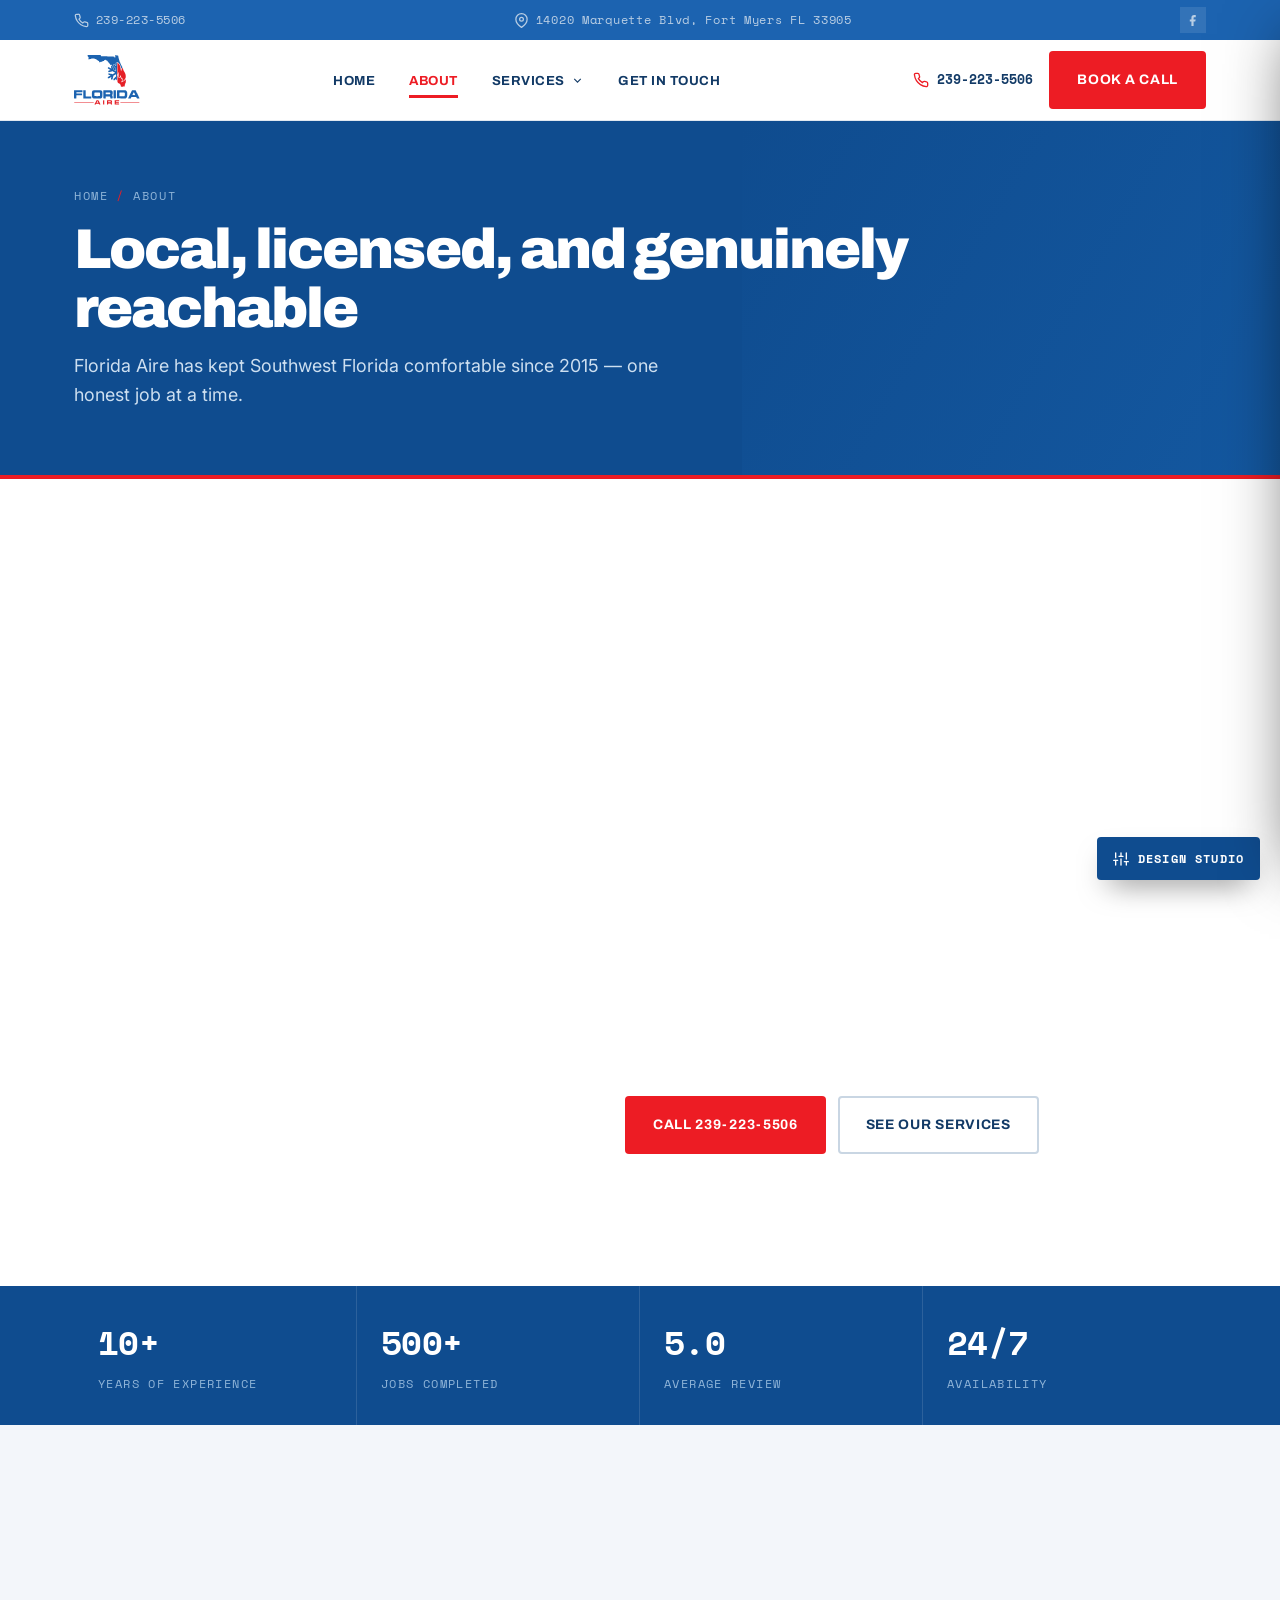
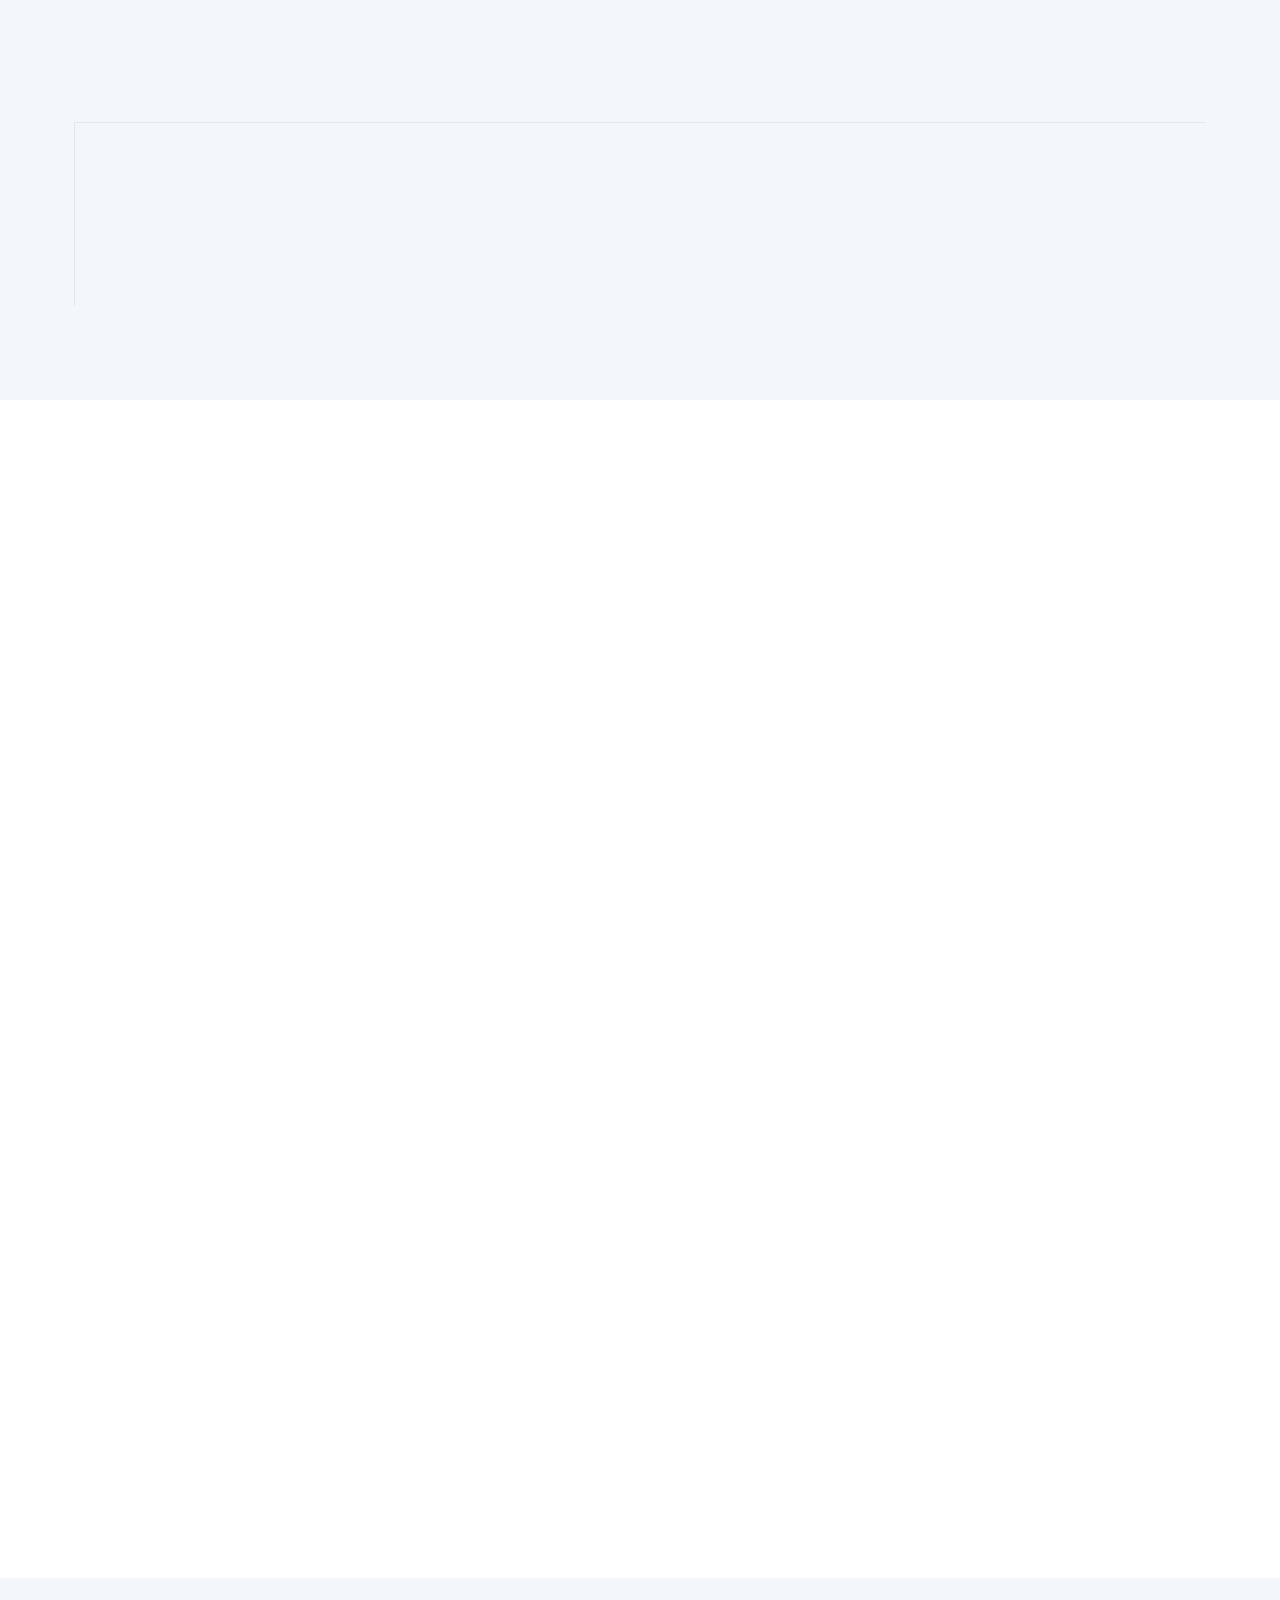
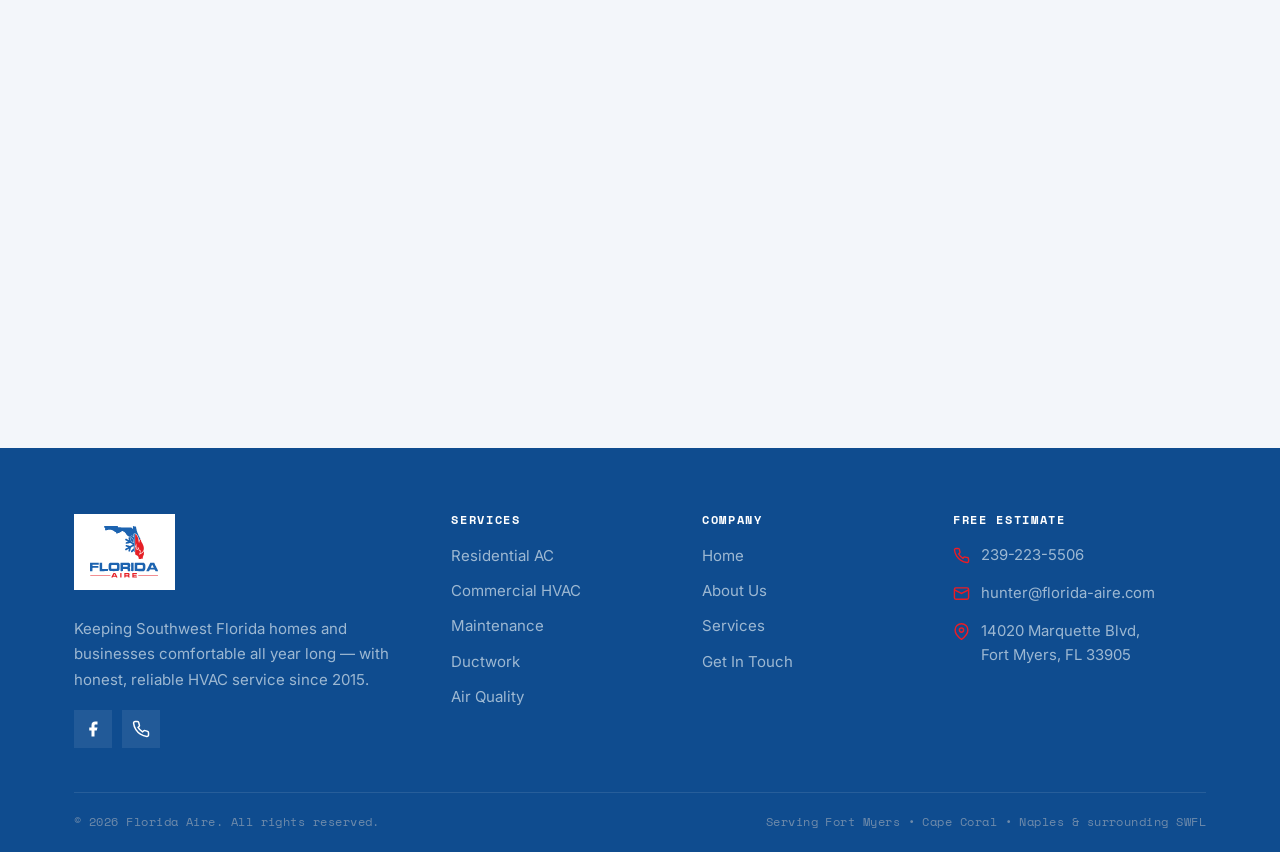
==== about.html @ 9b5fdc97 "Add files via upload" ====
<!DOCTYPE html>
<html lang="en">
<head>
<meta charset="UTF-8" />
<meta name="viewport" content="width=device-width, initial-scale=1.0" />
<title>About Florida Aire — Fort Myers HVAC Company Since 2015</title>
<meta name="description" content="Meet Florida Aire: owner-operated HVAC serving Fort Myers, Cape Coral and Naples since 2015. Honest pricing, skilled technicians, and 24/7 service you can count on." />
<link rel="preconnect" href="https://fonts.googleapis.com">
<link rel="preconnect" href="https://fonts.gstatic.com" crossorigin>
<link href="https://fonts.googleapis.com/css2?family=Archivo:wght@400;500;600;700;800;900&family=Sora:wght@400;600;700;800&family=Anton&family=Poppins:wght@400;500;600;700;800&family=Playfair+Display:wght@400;600;700;800&family=Inter:wght@400;500;600;700&family=Figtree:wght@400;500;600;700&family=Roboto:wght@400;500;700&family=Work+Sans:wght@400;500;600;700&family=Lora:wght@400;500;600;700&family=Space+Mono:wght@400;700&display=swap" rel="stylesheet">
<script>(function(){try{var d=document.documentElement,s=localStorage;var L=s.getItem('fa-layout');if(L)d.setAttribute('data-layout',L);else d.setAttribute('data-layout','1');var H=s.getItem('fa-disp');if(H)d.style.setProperty('--disp',H);var B=s.getItem('fa-body');if(B)d.style.setProperty('--body',B);}catch(e){}})();</script>
<link rel="stylesheet" href="styles.css">
<link rel="stylesheet" href="layouts.css">
<link rel="icon" type="image/svg+xml" href="assets/favicon.svg">
<link rel="icon" type="image/png" sizes="32x32" href="assets/favicon-32.png">
<link rel="icon" type="image/png" sizes="16x16" href="assets/favicon-16.png">
<link rel="icon" href="assets/favicon.ico" sizes="any">
<link rel="apple-touch-icon" href="assets/apple-touch-icon.png">
<link rel="manifest" href="site.webmanifest">
<meta name="theme-color" content="#1C63B0">
</head>
<body>
<div class="topbar">
  <div class="wrap">
    <a href="tel:2392235506"><svg viewBox="0 0 24 24" fill="none" stroke="currentColor" stroke-width="2" width="15" height="15"><path d="M22 16.92v3a2 2 0 0 1-2.18 2 19.79 19.79 0 0 1-8.63-3.07 19.5 19.5 0 0 1-6-6 19.79 19.79 0 0 1-3.07-8.67A2 2 0 0 1 4.11 2h3a2 2 0 0 1 2 1.72c.13.96.36 1.9.7 2.81a2 2 0 0 1-.45 2.11L8.09 9.91a16 16 0 0 0 6 6l1.27-1.27a2 2 0 0 1 2.11-.45c.9.34 1.85.57 2.81.7A2 2 0 0 1 22 16.92z"/></svg> 239-223-5506</a>
    <a class="tb-mid" href="https://maps.google.com/?q=14020+Marquette+Blvd+Fort+Myers+FL+33905" target="_blank" rel="noopener"><svg viewBox="0 0 24 24" fill="none" stroke="currentColor" stroke-width="2" width="15" height="15"><path d="M21 10c0 7-9 13-9 13s-9-6-9-13a9 9 0 0 1 18 0z"/><circle cx="12" cy="10" r="3"/></svg> 14020 Marquette Blvd, Fort Myers FL 33905</a>
    <a class="tb-social" href="https://www.facebook.com/profile.php?id=61564320015191" target="_blank" rel="noopener" aria-label="Facebook"><svg viewBox="0 0 24 24" fill="currentColor"><path d="M18 2h-3a5 5 0 0 0-5 5v3H7v4h3v8h4v-8h3l1-4h-4V7a1 1 0 0 1 1-1h3z"/></svg></a>
  </div>
</div>
<header class="nav" id="nav">
  <div class="wrap">
    <a href="index.html" class="brand"><svg xmlns="http://www.w3.org/2000/svg" viewBox="0 0 807 612" class="brand-svg" role="img" aria-label="Florida Aire — Fort Myers HVAC"><g transform="translate(0.000000,612.000000) scale(0.100000,-0.100000)" fill="#1C63B0" stroke="none"><path d="M2079 6116 c-2 -2 -86 -7 -186 -10 -151 -4 -222 -14 -223 -29 0 -1
-7 -24 -15 -50 -8 -26 -10 -45 -5 -42 5 3 26 -19 47 -48 21 -30 49 -59 63 -64
18 -7 26 -18 28 -39 1 -17 -1 -24 -6 -17 -5 7 -8 -10 -8 -40 1 -34 6 -56 16
-64 13 -11 13 -12 -2 -13 -9 0 -20 -5 -24 -12 -4 -7 -3 -8 5 -4 6 4 2 -9 -9
-29 -11 -20 -18 -40 -16 -44 6 -9 160 5 236 21 30 6 66 10 79 9 13 -2 21 2 17
7 -5 9 16 15 104 30 19 3 89 4 155 3 146 -3 154 -4 150 -11 -2 -3 11 -6 28 -6
18 0 55 -12 84 -26 28 -15 54 -24 57 -21 3 4 6 2 6 -4 0 -6 14 -13 31 -17 17
-3 28 -10 24 -16 -3 -5 -3 -10 2 -11 27 -2 45 -10 81 -34 23 -15 39 -31 36
-36 -3 -5 3 -6 12 -2 12 4 15 3 10 -5 -4 -8 -2 -10 7 -6 9 3 16 -3 20 -15 3
-15 10 -19 21 -15 11 4 16 2 14 -7 -2 -7 3 -13 10 -14 8 0 19 -8 26 -17 8 -11
26 -18 47 -18 24 0 38 -6 47 -21 8 -12 9 -18 3 -14 -6 3 -11 2 -11 -3 0 -5 9
-12 20 -15 11 -3 20 -9 18 -14 -1 -4 1 -30 6 -56 8 -53 -1 -51 114 -30 20 3
43 5 50 4 6 -1 12 2 12 7 0 6 19 17 42 27 37 15 42 15 50 1 11 -20 32 -20 48
-1 7 9 19 14 27 11 7 -3 13 -1 13 5 0 12 40 48 54 49 5 0 20 12 33 26 23 25
29 26 89 21 64 -6 64 -6 64 36 0 64 26 87 97 87 22 0 43 4 49 10 6 6 26 1 57
-13 26 -13 44 -26 40 -30 -3 -4 1 -7 11 -7 22 0 103 -43 140 -74 22 -18 27
-30 23 -48 -6 -21 -5 -22 8 -5 14 20 32 6 19 -15 -4 -7 -3 -8 4 -4 7 4 12 1
12 -7 0 -8 14 -28 30 -45 17 -18 30 -29 30 -25 0 3 9 -4 20 -17 19 -22 24 -40
21 -69 -2 -8 2 -10 11 -5 9 6 9 2 -2 -12 -8 -10 -11 -16 -6 -12 5 4 14 2 22
-5 7 -7 25 -21 40 -32 39 -29 75 -67 69 -73 -2 -3 7 -15 20 -28 14 -13 25 -28
25 -34 0 -6 4 -9 9 -6 5 3 14 -8 21 -25 19 -45 65 -84 58 -48 -2 7 8 15 22 19
28 8 90 -14 90 -31 0 -7 9 -20 20 -29 21 -18 21 -18 -9 -39 -16 -12 -33 -21
-38 -21 -6 0 -18 -9 -28 -20 -10 -11 -21 -18 -24 -15 -7 4 -7 -115 1 -150 2
-11 11 -34 21 -52 22 -41 23 -103 1 -103 -9 0 -12 5 -8 12 4 7 3 8 -4 4 -7 -4
-21 -1 -33 7 -15 11 -17 16 -7 20 7 3 2 5 -12 4 -16 -1 -24 3 -22 11 1 8 -2
11 -8 7 -6 -4 -26 5 -45 19 -18 14 -38 26 -44 26 -5 0 -23 12 -40 26 -17 14
-36 22 -42 18 -8 -4 -9 -3 -5 4 5 8 -1 12 -18 12 -14 0 -27 4 -30 9 -8 13 -67
-10 -88 -34 -21 -25 -23 -72 -3 -116 8 -19 14 -29 15 -24 0 6 3 6 8 0 4 -6 37
-26 74 -45 36 -19 64 -38 62 -42 -3 -4 1 -5 9 -3 7 3 25 -5 40 -19 15 -14 27
-23 27 -20 0 3 9 0 20 -6 11 -6 18 -15 15 -20 -4 -6 2 -7 12 -3 15 6 16 5 5
-9 -11 -14 -10 -16 9 -11 20 6 21 4 9 -9 -8 -8 -24 -13 -38 -10 -17 3 -23 1
-18 -7 5 -8 -7 -11 -38 -11 -25 0 -48 -5 -51 -10 -3 -6 -26 -15 -49 -21 -36
-9 -47 -18 -62 -49 -10 -21 -22 -36 -26 -34 -14 9 26 -62 45 -78 25 -22 99
-33 125 -19 11 6 31 11 44 11 13 0 28 4 34 9 5 5 23 12 39 15 41 7 95 22 125
33 14 6 31 8 39 5 8 -3 11 0 7 7 -5 7 5 11 31 12 21 0 47 2 57 4 26 5 78 -23
70 -37 -4 -7 -3 -8 4 -4 6 3 16 -3 22 -14 6 -11 16 -20 23 -20 7 0 6 4 -3 10
-8 5 -10 10 -4 10 6 0 19 -9 29 -20 10 -11 22 -17 27 -14 4 3 7 0 6 -8 -2 -8
4 -12 15 -10 9 2 17 -2 17 -8 0 -6 5 -8 10 -5 14 9 62 -23 55 -35 -4 -6 0 -10
7 -10 8 0 14 -9 15 -20 1 -11 -4 -20 -10 -19 -25 3 -36 -2 -41 -18 -8 -24 -48
-41 -74 -32 -16 6 -20 5 -16 -6 4 -8 -16 -27 -53 -51 -84 -54 -109 -57 -198
-24 -11 5 -46 14 -77 21 -32 7 -58 16 -58 20 0 4 -8 7 -17 6 -26 -1 -143 25
-148 33 -3 4 -23 4 -47 0 -23 -5 -48 -5 -56 -2 -11 4 -13 1 -7 -7 4 -7 4 -16
-1 -20 -5 -3 -16 -17 -25 -31 -22 -34 10 -94 61 -117 62 -27 74 -31 135 -44
92 -19 105 -28 69 -46 -16 -8 -46 -26 -66 -40 -21 -14 -42 -22 -49 -17 -8 5
-9 3 -4 -6 6 -10 4 -12 -9 -7 -11 5 -15 3 -10 -5 5 -8 2 -9 -10 -5 -9 4 -15 3
-11 -2 6 -10 -49 -41 -72 -41 -8 0 -11 -5 -7 -12 5 -7 2 -9 -9 -5 -11 4 -14 2
-10 -9 5 -12 -7 -19 -29 -15 -5 0 -8 -6 -8 -14 0 -9 -9 -33 -20 -55 -20 -39
-29 -79 -12 -52 8 12 38 -32 34 -49 -1 -4 8 -4 20 -1 15 4 19 2 13 -7 -6 -10
-3 -11 11 -3 11 5 37 13 58 17 22 3 51 15 64 26 14 10 35 19 48 19 12 0 26 5
30 12 5 7 3 8 -6 3 -9 -5 -11 -4 -6 3 5 9 13 9 26 2 25 -13 40 -12 16 1 -16
10 -14 13 23 30 23 10 41 23 41 29 0 5 5 10 11 10 6 0 17 7 25 15 37 37 59
-19 26 -64 -12 -16 -23 -52 -27 -87 -3 -32 -9 -72 -12 -88 -3 -19 -2 -26 6
-22 6 4 11 1 11 -8 0 -9 11 -23 25 -32 14 -9 23 -20 20 -24 -8 -12 56 -4 90
11 17 8 30 19 30 24 0 16 27 89 37 102 5 7 7 21 3 31 -3 12 1 26 11 36 9 9 14
22 11 30 -8 19 13 107 24 101 5 -4 6 0 3 8 -7 20 13 93 32 112 9 8 11 15 4 15
-6 0 -2 9 9 21 12 13 25 18 33 13 7 -4 10 -4 6 1 -12 13 38 46 58 38 11 -4 15
-2 11 4 -7 11 41 38 62 34 8 -1 10 2 5 10 -5 9 -2 10 9 6 10 -4 17 -1 17 6 0
15 56 41 70 32 7 -4 14 2 17 14 13 52 24 -2 22 -120 -1 -97 -4 -133 -15 -144
-8 -7 -14 -18 -14 -23 0 -12 -29 -26 -50 -24 -11 1 -11 0 -2 -4 10 -5 10 -9 1
-20 -6 -8 -15 -11 -20 -8 -5 3 -9 0 -9 -6 0 -14 -160 -174 -183 -183 -10 -4
-16 -11 -12 -17 3 -5 0 -20 -7 -32 -18 -34 -19 -85 -2 -103 8 -8 13 -18 10
-23 -2 -4 3 -9 12 -10 81 -9 101 -9 99 2 -1 6 6 10 17 8 12 -2 16 1 10 9 -5 9
-2 10 10 6 13 -5 17 -3 13 7 -7 17 37 61 52 52 7 -5 8 -1 4 10 -5 14 -3 16 11
11 10 -4 15 -3 11 3 -9 14 43 67 53 55 15 -16 32 -77 25 -88 -3 -5 -2 -7 4 -4
5 4 16 -5 23 -18 7 -14 17 -25 22 -25 5 0 7 -4 3 -9 -3 -5 -1 -12 5 -16 5 -3
10 -1 10 6 0 8 4 8 15 -1 12 -10 16 -10 20 1 6 16 12 2179 6 2174 -2 -3 -12 0
-22 5 -12 7 -19 6 -21 -2 -2 -6 -15 -12 -28 -13 -30 -2 -32 -10 -37 -230 -2
-99 -6 -186 -9 -194 -5 -16 -74 43 -74 64 0 6 -18 22 -39 35 -21 14 -37 28
-34 33 2 4 -2 7 -10 7 -8 0 -22 9 -32 20 -22 24 -98 26 -117 3 -6 -7 -7 -13
-3 -13 4 0 2 -7 -5 -15 -7 -8 -14 -38 -15 -67 -2 -28 0 -46 4 -39 8 13 48 -36
43 -52 -1 -5 2 -6 8 -2 6 3 17 -1 26 -9 9 -9 11 -16 4 -16 -6 0 -9 -4 -5 -10
3 -5 13 -6 22 -3 12 5 15 2 10 -10 -4 -11 -2 -14 7 -11 13 5 53 -44 48 -59 -1
-5 2 -6 8 -2 12 7 80 -53 80 -71 0 -7 8 -15 18 -18 43 -14 52 -54 52 -239 0
-173 -5 -201 -32 -177 -22 18 -179 110 -188 110 -5 0 -17 9 -27 19 -10 10 -27
20 -37 22 -27 5 -67 87 -60 122 4 19 1 29 -10 33 -9 3 -16 17 -16 30 0 13 -4
32 -9 42 -12 22 -56 193 -55 210 1 6 -2 12 -7 12 -5 0 -9 6 -9 13 0 7 -9 18
-20 25 -12 7 -18 18 -14 24 5 7 2 9 -9 5 -11 -4 -14 -2 -10 9 6 17 3 17 42 3
20 -7 30 -17 29 -28 -2 -9 3 -15 10 -13 18 3 34 -45 22 -68 -7 -13 -7 -21 2
-26 7 -5 8 -3 3 6 -5 8 -4 11 2 7 5 -3 32 -84 58 -178 54 -190 52 -186 154
-240 48 -25 67 -40 65 -53 -2 -13 1 -15 11 -6 8 7 20 8 27 4 26 -17 39 -13 32
8 -5 16 -3 19 7 12 11 -6 12 -5 3 7 -15 18 -19 195 -4 204 5 3 10 12 10 18 0
7 -4 6 -11 -3 -8 -11 -9 -6 -5 20 4 25 3 31 -4 20 -9 -13 -14 -7 -11 13 0 4
-6 7 -15 7 -8 0 -13 4 -9 10 3 5 -8 16 -25 25 -16 8 -30 22 -30 30 0 8 -6 15
-13 15 -13 0 -98 81 -101 96 0 5 -5 8 -9 6 -5 -1 -6 2 -2 8 3 6 -3 10 -15 10
-16 0 -20 4 -16 16 3 8 2 13 -3 10 -9 -6 -55 43 -47 51 3 3 -1 15 -9 27 -17
23 -21 101 -5 91 6 -3 10 2 10 13 0 20 29 52 48 52 7 0 12 5 12 10 0 6 20 10
45 10 25 0 45 -5 45 -11 0 -5 5 -7 10 -4 6 3 10 2 10 -4 0 -6 10 -15 23 -21
21 -11 21 -10 3 4 -11 9 -15 16 -9 16 11 0 50 -39 46 -46 -8 -11 -2 -24 8 -19
6 4 20 -2 32 -13 36 -34 42 -15 43 129 0 154 12 186 81 214 33 14 83 11 83 -5
0 -4 17 -7 38 -6 31 1 36 -2 34 -17 -3 -16 0 -17 17 -7 19 10 25 7 22 -12 0
-4 5 -5 12 -2 7 2 19 -7 27 -21 8 -15 20 -23 27 -20 8 2 12 1 9 -4 -3 -5 3
-11 14 -14 11 -3 20 -12 20 -21 0 -9 4 -16 10 -16 5 0 9 -6 7 -12 -1 -7 3 -12
10 -11 8 2 10 -4 6 -14 -4 -10 -2 -14 4 -10 13 8 47 -29 38 -42 -3 -6 1 -11 9
-11 9 0 18 -11 22 -25 3 -14 10 -25 14 -25 5 0 12 -14 15 -32 4 -17 14 -38 21
-46 8 -7 14 -27 14 -43 0 -16 4 -29 10 -29 12 0 40 -65 40 -94 0 -12 4 -26 10
-32 9 -9 27 -113 33 -198 2 -28 9 -52 15 -54 7 -2 12 1 12 8 0 6 8 10 18 8 12
-2 18 5 20 22 2 19 1 22 -7 10 -5 -8 -7 -19 -4 -25 3 -5 0 -5 -7 2 -16 15 47
115 67 108 7 -2 12 1 10 7 -1 7 3 12 8 13 6 0 16 4 22 8 9 6 11 3 7 -10 -5
-17 -5 -17 6 0 6 9 9 21 5 26 -3 5 0 13 6 16 11 7 -22 45 -40 45 -5 0 -12 7
-15 16 -6 15 -4 15 10 3 16 -13 16 -12 4 8 -8 12 -18 19 -24 16 -5 -3 -6 -1
-2 6 5 7 -2 21 -16 34 -12 12 -29 35 -35 50 -15 33 -17 48 -3 27 5 -8 10 -10
10 -4 0 6 -9 19 -21 30 -11 10 -30 39 -41 64 -11 25 -31 67 -44 94 -13 28 -24
56 -24 63 0 7 -4 13 -9 13 -11 0 -36 59 -27 67 3 3 1 12 -5 20 -6 7 -9 22 -6
33 3 11 1 18 -4 14 -5 -3 -9 1 -9 8 0 9 -3 9 -10 -2 -8 -12 -10 -11 -10 6 0
11 -4 24 -8 30 -16 17 -52 116 -46 126 3 5 1 14 -4 21 -5 7 -13 28 -16 47 -4
19 -11 44 -16 55 -16 36 -40 132 -40 159 0 14 -5 26 -10 26 -7 0 -7 7 1 21 7
14 7 19 0 15 -13 -8 -17 8 -47 189 -22 131 -14 121 -102 134 -42 6 -81 16 -85
20 -5 5 -16 7 -25 4 -8 -4 -21 2 -28 12 -9 12 -14 14 -14 6 0 -10 -7 -9 -26 4
-14 9 -35 15 -45 12 -10 -3 -19 0 -19 6 0 6 -3 7 -7 3 -5 -4 -7 -11 -6 -14 1
-4 -5 -14 -13 -23 -25 -27 -28 -84 -9 -135 13 -34 14 -49 6 -57 -13 -13 -15
-30 -1 -22 5 3 5 -7 -1 -25 -10 -26 -35 -50 -53 -50 -13 0 -46 46 -46 65 0 68
-32 73 -510 81 -162 2 -317 6 -345 9 -27 2 -205 7 -395 11 -190 4 -350 11
-356 16 -6 4 -18 6 -27 2 -19 -7 -30 10 -33 57 -2 21 -10 50 -20 64 -16 25
-16 25 -603 25 -323 0 -590 -2 -592 -4z"/><path d="M5407 3838 c-4 -14 -9 -34 -13 -45 -3 -10 2 -5 11 10 9 16 15 36 13
45 -3 12 -6 9 -11 -10z"/><path d="M6355 3170 c3 -5 10 -10 16 -10 5 0 9 5 9 10 0 6 -7 10 -16 10 -8 0
-12 -4 -9 -10z"/><path d="M4852 3017 c-8 -10 -6 -13 7 -13 11 0 17 6 14 13 -3 7 -6 13 -8 13
-1 0 -7 -6 -13 -13z"/><path d="M5500 2610 c20 -13 33 -13 25 0 -3 6 -14 10 -23 10 -15 0 -15 -2 -2
-10z"/><path d="M6275 2547 c-4 -10 -5 -21 -1 -24 10 -10 18 4 13 24 -4 17 -4 17 -12
0z"/><path d="M485 1800 l-480 -5 -3 -492 c-2 -492 -2 -492 20 -499 28 -9 243 -8
258 1 6 4 10 72 10 184 0 160 2 180 18 194 17 15 56 17 350 17 l332 0 0 104
c0 88 -3 105 -17 110 -9 4 -165 6 -347 6 l-330 -2 -1 69 0 68 370 5 c204 3
371 7 371 8 4 8 -2 221 -7 226 -11 11 -69 12 -544 6z"/><path d="M3613 1800 c-23 -9 -23 -9 -22 -487 0 -263 4 -487 8 -498 7 -18 16
-19 132 -17 170 4 155 -9 151 130 l-4 118 247 2 c247 1 302 -5 292 -32 -3 -8
-2 -16 3 -18 6 -2 10 -16 11 -33 1 -16 6 -48 12 -70 5 -22 10 -51 11 -65 1
-25 1 -25 126 -31 172 -7 164 -14 156 135 -3 66 -11 139 -17 161 -6 22 -11 45
-11 52 -1 7 -4 10 -8 8 -4 -3 -15 4 -25 15 -10 11 -15 20 -10 20 4 0 2 6 -4
13 -8 11 -6 18 9 32 11 10 20 14 20 9 0 -4 10 10 22 31 33 61 40 319 9 370
-11 20 -18 42 -14 52 4 11 3 14 -5 9 -7 -4 -23 5 -39 20 -14 14 -44 34 -65 44
-21 9 -35 20 -32 23 4 3 -195 6 -441 7 -247 0 -457 2 -469 5 -12 2 -31 0 -43
-5z m524 -271 c105 3 189 2 186 -2 -3 -4 6 -7 19 -6 39 4 59 -1 53 -11 -3 -5
0 -7 8 -4 20 7 35 -15 43 -64 5 -33 3 -43 -9 -48 -9 -3 -13 -12 -10 -21 4 -11
2 -14 -5 -9 -7 4 -12 2 -12 -6 0 -32 -54 -39 -293 -38 l-236 1 1 104 c1 98 2
104 22 107 12 2 26 1 31 -2 6 -4 96 -4 202 -1z"/><path d="M7134 1802 c-10 -2 -25 -11 -32 -20 -7 -10 -16 -16 -20 -15 -4 2 -7
-6 -7 -16 0 -11 -3 -23 -7 -27 -5 -4 -8 -16 -8 -26 0 -11 -4 -16 -10 -13 -6 3
-10 -4 -10 -17 -1 -26 -30 -72 -30 -47 0 8 -7 1 -15 -14 -8 -15 -11 -35 -8
-44 4 -11 3 -14 -5 -9 -8 5 -10 2 -6 -8 3 -9 2 -16 -3 -16 -5 0 -10 -10 -10
-22 -1 -13 -7 -24 -13 -26 -5 -2 -10 -10 -10 -18 0 -9 -4 -12 -10 -9 -6 3 -7
-1 -4 -9 3 -9 2 -16 -4 -16 -5 0 -9 -8 -8 -17 0 -10 -4 -17 -11 -16 -8 2 -10
-4 -6 -14 5 -12 3 -14 -7 -8 -10 6 -12 4 -7 -9 9 -22 -32 -98 -46 -89 -6 4 -8
-2 -5 -15 4 -14 2 -20 -4 -16 -6 4 -8 1 -6 -7 6 -15 -16 -65 -38 -87 -8 -7
-14 -20 -14 -28 0 -9 -5 -12 -11 -8 -7 4 -9 0 -5 -14 4 -11 1 -26 -6 -33 -7
-8 -13 -18 -14 -24 -1 -22 -26 -75 -35 -75 -5 0 -8 -6 -6 -12 1 -7 -4 -12 -11
-10 -7 1 -12 -3 -11 -10 4 -31 -2 -49 -13 -42 -6 4 -8 3 -4 -4 3 -6 -3 -26
-14 -45 -21 -35 -21 -35 11 -42 58 -13 289 -11 289 2 0 6 11 20 24 31 14 10
24 28 23 39 -1 22 31 94 47 105 14 10 558 10 571 0 18 -13 42 -47 26 -38 -9 6
-12 5 -9 -5 3 -8 10 -13 17 -12 13 3 40 -48 43 -81 1 -13 6 -22 10 -20 4 3 8
1 8 -4 0 -19 36 -24 155 -22 175 1 170 -1 147 53 -7 16 -9 33 -6 39 4 6 3 8
-3 5 -13 -8 -34 38 -27 58 4 8 2 15 -2 15 -17 0 -63 85 -60 112 2 18 -1 25
-10 21 -9 -3 -11 2 -7 18 4 14 2 20 -5 15 -11 -7 -42 46 -42 73 0 9 -9 24 -21
34 -14 12 -18 24 -13 39 4 15 3 18 -7 13 -9 -6 -11 -3 -6 8 3 10 3 17 -1 17
-11 0 -53 76 -46 82 9 9 -19 58 -29 51 -6 -4 -8 0 -4 11 4 9 3 15 -2 12 -11
-7 -64 102 -63 127 0 9 -2 16 -6 14 -4 -2 -19 20 -34 50 -15 29 -24 52 -20 49
4 -3 9 5 9 17 2 17 0 19 -7 7 -8 -12 -10 -11 -11 5 -1 11 0 24 1 30 1 5 -2 7
-6 2 -4 -4 -14 -1 -23 7 -15 13 -359 28 -417 18z m209 -258 c-3 -8 0 -14 7
-14 6 0 10 -6 7 -12 -2 -7 7 -26 20 -42 14 -17 22 -35 18 -45 -3 -8 -3 -12 1
-8 8 7 44 -56 44 -77 0 -8 4 -16 8 -18 9 -3 62 -110 62 -124 0 -3 -7 -1 -15 6
-8 7 -15 9 -15 4 0 -13 -283 -11 -292 1 -5 6 -8 4 -8 -5 -1 -12 -4 -11 -15 4
-15 20 -6 57 23 89 9 11 17 24 17 30 2 29 18 49 27 35 7 -10 8 -9 4 5 -6 20 8
62 29 83 8 9 15 22 15 30 0 28 28 70 49 71 13 1 18 -3 14 -13z"/><path d="M1144 1792 c-15 -10 -25 -42 -14 -42 6 0 10 -171 9 -466 0 -268 3
-470 9 -476 11 -11 943 -11 955 1 5 5 10 44 13 87 2 44 6 89 9 102 3 13 1 22
-6 22 -7 0 -10 3 -6 6 24 25 -30 29 -344 26 -328 -3 -328 -3 -334 20 -3 13 -4
168 -3 346 2 199 -1 322 -7 322 -5 0 -4 5 3 12 7 7 8 17 1 30 -9 16 -24 18
-142 18 -73 0 -137 -4 -143 -8z"/><path d="M2370 1784 c-14 -8 -31 -12 -38 -9 -8 3 -23 -2 -35 -10 -13 -9 -16
-15 -8 -15 11 0 10 -5 -4 -20 -10 -11 -22 -17 -26 -14 -5 3 -9 0 -9 -7 0 -7
-6 -20 -13 -28 -36 -43 -47 -134 -47 -390 0 -273 8 -321 66 -382 13 -14 21
-29 17 -33 -5 -4 -3 -6 2 -5 12 3 75 -33 75 -43 0 -5 7 -8 16 -8 8 0 13 -4 9
-10 -4 -6 152 -9 425 -10 444 0 497 4 551 41 14 10 28 16 31 13 3 -2 11 3 19
13 12 15 12 16 -1 8 -8 -4 -3 5 11 21 64 70 64 69 66 422 2 208 -1 321 -7 317
-6 -3 -10 -1 -10 6 0 7 -7 20 -16 30 -8 9 -16 26 -17 38 -1 12 -6 20 -13 17
-6 -2 -17 4 -25 15 -7 10 -19 19 -27 19 -7 0 -10 5 -6 12 4 7 3 8 -5 4 -6 -4
-25 0 -43 8 -44 22 -898 22 -938 0z m744 -258 c12 -3 16 -10 13 -20 -4 -10 -1
-13 8 -9 8 3 12 10 9 17 -4 6 4 1 17 -12 23 -21 24 -30 27 -159 4 -150 -5
-243 -19 -208 -7 19 -11 11 -9 -20 1 -3 -6 -12 -14 -20 -18 -18 -598 -24 -604
-6 -2 6 -10 11 -17 11 -22 0 -28 36 -29 200 -2 172 0 190 21 190 8 0 12 4 8 9
-3 5 0 13 6 17 7 4 9 3 6 -3 -4 -6 0 -13 8 -16 9 -4 12 -1 8 8 -3 9 3 18 15
22 22 8 514 7 546 -1z"/><path d="M4844 1785 c-4 -8 -4 -22 0 -30 3 -8 0 -15 -7 -15 -7 0 -8 -3 -2 -8
12 -8 14 -903 3 -895 -16 9 -7 -10 10 -23 28 -22 279 -19 284 3 2 9 2 234 0
500 l-2 483 -141 0 c-115 0 -141 -3 -145 -15z"/><path d="M5267 1758 c-6 -52 -6 -928 0 -945 4 -10 125 -13 536 -13 293 0 527
4 520 8 -7 4 4 15 30 27 23 11 48 28 55 38 7 9 18 15 23 12 5 -4 9 0 9 8 0 8
7 20 15 27 8 7 15 18 14 24 -3 22 1 35 14 48 28 28 38 124 36 347 -1 121 -5
218 -9 216 -5 -3 -13 17 -20 44 -6 27 -18 52 -26 55 -12 5 -13 10 -3 28 11 21
11 22 -4 9 -12 -9 -17 -10 -17 -2 0 15 -22 37 -80 82 -24 18 -40 27 -36 19 7
-12 6 -13 -5 -2 -10 9 -130 12 -530 12 -517 0 -517 0 -522 -42z m901 -250 c18
-15 22 -17 12 -4 -14 18 -14 19 8 7 13 -7 27 -23 32 -37 15 -38 8 -330 -8
-346 -11 -11 -12 -10 -6 7 7 17 6 18 -8 5 -8 -8 -14 -20 -11 -26 5 -14 -40
-37 -74 -36 -15 0 -146 0 -290 1 l-263 1 0 215 c0 165 3 215 13 215 8 0 8 3
-2 9 -23 15 12 16 302 14 267 -1 269 -1 295 -25z"/><path d="M2244 861 c0 -11 5 -17 13 -14 10 4 11 9 2 19 -15 18 -15 18 -15 -5z"/><path d="M4660 294 c0 -8 5 -12 10 -9 6 3 10 10 10 16 0 5 -4 9 -10 9 -5 0
-10 -7 -10 -16z"/><path d="M2486 142 c-9 -27 -5 -34 10 -24 7 4 8 16 4 27 -7 19 -7 19 -14 -3z"/></g><g transform="translate(0.000000,612.000000) scale(0.100000,-0.100000)" fill="#E51F26" stroke="none"><path d="M5310 4403 c0 -427 2 -774 5 -771 3 3 26 76 50 164 25 87 58 186 74
219 28 60 28 60 23 -175 -8 -370 33 -505 142 -467 29 10 29 10 23 153 -3 79
-2 144 2 144 24 0 156 -258 178 -347 9 -38 18 -74 19 -81 6 -23 48 -9 62 21
19 39 28 34 48 -25 18 -55 16 -201 -5 -263 -17 -53 -22 -85 -12 -85 22 0 168
108 230 171 75 75 125 151 161 249 22 57 25 81 25 195 0 147 -17 222 -85 380
-37 88 -54 119 -153 281 -54 90 -90 195 -106 309 -13 94 -14 94 -49 69 -71
-53 -122 -173 -143 -336 -11 -82 -13 -88 -24 -67 -24 46 -57 204 -65 309 -22
286 -152 562 -326 695 -81 62 -74 127 -74 -742z"/><path d="M5377 3680 c-61 -163 -62 -171 -62 -515 0 -320 0 -320 34 -393 31
-66 37 -73 59 -67 53 13 216 -101 267 -189 46 -78 66 -154 54 -199 -19 -70 50
-114 127 -82 25 10 52 14 75 10 26 -5 62 1 119 19 88 28 96 27 111 -11 8 -21
12 -23 25 -12 29 24 36 49 24 79 -9 22 -9 33 1 52 7 12 11 46 10 75 -2 39 5
69 29 125 55 129 59 138 73 138 11 0 16 36 21 178 3 97 9 197 12 222 6 45 6
45 -56 -22 -81 -89 -212 -186 -333 -249 -85 -44 -186 -83 -194 -76 -1 2 20 47
47 100 52 104 70 168 70 247 0 50 0 50 -40 50 -55 0 -86 32 -95 96 -11 86 -27
144 -45 166 -18 22 -18 22 -25 -22 -9 -56 -43 -90 -88 -90 -129 0 -165 56
-191 305 -12 110 -12 110 -29 65z"/><path d="M6322 2660 c0 -19 2 -27 5 -17 2 9 2 25 0 35 -3 9 -5 1 -5 -18z"/><path d="M2762 578 c-13 -18 -252 -508 -252 -519 0 -5 34 -9 75 -9 76 0 76 0
98 50 22 50 22 50 192 50 170 0 170 0 195 -48 25 -47 25 -47 98 -50 46 -2 72
1 72 8 0 10 -61 140 -195 414 -57 116 -57 116 -165 116 -74 0 -111 -4 -118
-12z m175 -205 l51 -108 -105 -3 c-58 -1 -108 -1 -110 2 -7 7 94 216 105 216
4 0 31 -48 59 -107z"/><path d="M3566 534 c-9 -78 -7 -457 3 -473 5 -8 29 -11 72 -9 l64 3 0 265 0
265 -66 3 c-66 3 -66 3 -73 -54z"/><path d="M4047 584 c-4 -4 -7 -126 -7 -271 l0 -263 70 0 c70 0 70 0 70 64 0
79 -5 76 160 76 157 0 163 -4 172 -105 3 -30 3 -30 72 -30 80 0 79 -2 66 102
-7 51 -14 72 -30 85 -22 18 -22 18 4 48 44 52 49 175 9 228 -50 67 -50 67
-326 70 -139 2 -256 0 -260 -4z m445 -151 c24 -21 23 -68 -2 -93 -19 -19 -31
-20 -163 -18 -142 3 -142 3 -145 66 -3 62 -3 62 144 62 123 0 150 -3 166 -17z"/><path d="M4980 320 l0 -270 269 0 c297 0 278 -5 277 70 -1 45 -1 45 -201 50
-200 5 -200 5 -203 53 -3 47 -3 47 187 47 191 0 191 0 191 50 0 50 0 50 -157
51 -240 2 -217 -3 -221 47 -3 42 -3 42 197 42 223 0 216 -2 207 70 -2 14 -4
33 -5 43 -1 16 -21 17 -271 17 l-270 0 0 -270z"/><path d="M20 320 c0 -30 0 -30 1200 -30 1200 0 1200 0 1200 30 0 30 0 30
-1200 30 -1200 0 -1200 0 -1200 -30z"/><path d="M5667 343 c-4 -3 -7 -17 -7 -30 0 -23 0 -23 1176 -23 1175 0 1175 0
1172 28 -3 27 -3 27 -1169 30 -641 1 -1169 -1 -1172 -5z"/></g></svg></a>
    <nav class="navlinks" id="navlinks">
      <a href="index.html" class="">Home</a>
      <a href="about.html" class="active">About</a>
      <div class="dd">
        <a href="services.html" class="">Services <svg class="caret" viewBox="0 0 24 24" fill="none" stroke="currentColor" stroke-width="2"><path d="M6 9l6 6 6-6"/></svg></a>
        <div class="dd-menu">
          <div class="dd-label">Residential</div>
          <a href="services.html#residential">24/7 Emergency AC</a>
          <a href="services.html#residential">AC Repair</a>
          <a href="services.html#residential">Maintenance &amp; Tune-Ups</a>
          <a href="services.html#residential">Installation &amp; Replacement</a>
          <div class="dd-label">Commercial</div>
          <a href="services.html#commercial">Commercial HVAC Repair</a>
          <a href="services.html#commercial">Installation &amp; Replacement</a>
        </div>
      </div>
      <a href="contact.html" class="">Get In Touch</a>
    </nav>
    <div class="nav-cta">
      <a href="tel:2392235506" class="nav-phone"><svg viewBox="0 0 24 24" fill="none" stroke="currentColor" stroke-width="2"><path d="M22 16.92v3a2 2 0 0 1-2.18 2 19.79 19.79 0 0 1-8.63-3.07 19.5 19.5 0 0 1-6-6 19.79 19.79 0 0 1-3.07-8.67A2 2 0 0 1 4.11 2h3a2 2 0 0 1 2 1.72c.13.96.36 1.9.7 2.81a2 2 0 0 1-.45 2.11L8.09 9.91a16 16 0 0 0 6 6l1.27-1.27a2 2 0 0 1 2.11-.45c.9.34 1.85.57 2.81.7A2 2 0 0 1 22 16.92z"/></svg> 239-223-5506</a>
      <a href="contact.html" class="btn btn-red">Book a Call</a>
      <button class="burger" id="burger" aria-label="Menu"><span></span><span></span><span></span></button>
    </div>
  </div>
</header>


<section class="page-hero">
  <div class="air-current"><span></span><span></span><span></span></div>
  <div class="wrap">
    <div class="crumb"><a href="index.html">Home</a> <span class="sep">/</span> About</div>
    <h1>Local, licensed, and genuinely reachable</h1>
    <p>Florida Aire has kept Southwest Florida comfortable since 2015 — one honest job at a time.</p>
  </div>
</section>

<section class="section">
  <div class="wrap why-grid">
    <div class="media-frame reveal">
      <img src="https://florida-aire.com/wp-content/uploads/2026/05/3F94CD79-EA1C-44AF-B17E-CBBC82E0CF44-1-768x1024.jpg" alt="Hunter Blake, owner of Florida Aire">
      <div class="float"><div class="av">HB</div><div><b>Hunter Blake</b><small>Owner &amp; lead technician</small></div></div>
    </div>
    <div class="why-copy">
      <div class="sec-head reveal">
        <span class="eyebrow">Who we are</span>
        <h2>Ten years of keeping Fort Myers cool</h2>
        <p>Florida Aire brings over a decade of hands-on HVAC experience to every home and business we serve. From installations and tune-ups to 2 a.m. emergency repairs, our focus never changes: quality workmanship, fair pricing, and comfort you can rely on year-round.</p>
      </div>
      <p style="color:var(--muted);font-size:1.05rem;margin-bottom:18px" class="reveal">When you call Florida Aire, you're not routed through a call center. You reach the people who actually do the work — led by owner Hunter Blake, who built this company on showing up fast, being straight with customers, and standing behind every repair.</p>
      <p style="color:var(--muted);font-size:1.05rem" class="reveal">That's why so much of our business comes from neighbors telling neighbors. We'd rather earn your trust than chase a quick sale.</p>
      <div class="hero-actions" style="margin-top:26px">
        <a href="tel:2392235506" class="btn btn-red">Call 239-223-5506</a>
        <a href="services.html" class="btn btn-ghost">See our services</a>
      </div>
    </div>
  </div>
</section>

<div class="strip">
  <div class="wrap">
    <div class="item"><b data-count="10" data-suffix="+">10+</b><span>Years of experience</span></div>
    <div class="item"><b data-count="500" data-suffix="+">500+</b><span>Jobs completed</span></div>
    <div class="item"><b data-count="5" data-suffix=".0">5.0</b><span>Average review</span></div>
    <div class="item"><b data-count="24" data-suffix="/7">24/7</b><span>Availability</span></div>
  </div>
</div>

<section class="section tint">
  <div class="wrap">
    <div class="sec-head center reveal">
      <span class="eyebrow" style="justify-content:center">What we stand for</span>
      <h2>The Florida Aire difference</h2>
      <p>Every job runs on the same four values — the reasons homeowners and businesses keep calling us back.</p>
    </div>
    <div class="pillars" style="grid-template-columns:repeat(4,1fr)">
      <div class="pillar reveal"><div class="ic"><svg viewBox="0 0 24 24" fill="none" stroke="currentColor" stroke-width="2"><path d="M12 1v22M17 5H9.5a3.5 3.5 0 0 0 0 7h5a3.5 3.5 0 0 1 0 7H6"/></svg></div><h3>Affordable pricing</h3><p>Competitive rates without cutting corners on quality or care.</p></div>
      <div class="pillar reveal"><div class="ic"><svg viewBox="0 0 24 24" fill="none" stroke="currentColor" stroke-width="2"><circle cx="12" cy="12" r="10"/><path d="M12 6v6l4 2"/></svg></div><h3>24/7 emergency support</h3><p>Prompt, reliable help any hour, any day the heat strikes.</p></div>
      <div class="pillar reveal"><div class="ic"><svg viewBox="0 0 24 24" fill="none" stroke="currentColor" stroke-width="2"><path d="M20 21v-2a4 4 0 0 0-4-4H8a4 4 0 0 0-4 4v2"/><circle cx="12" cy="7" r="4"/></svg></div><h3>Customer focused</h3><p>From first call to final check, your comfort comes first.</p></div>
      <div class="pillar reveal"><div class="ic"><svg viewBox="0 0 24 24" fill="none" stroke="currentColor" stroke-width="2"><path d="M14.7 6.3a1 1 0 0 0 0 1.4l1.6 1.6a1 1 0 0 0 1.4 0l3.77-3.77a6 6 0 0 1-7.94 7.94l-6.91 6.91a2.12 2.12 0 0 1-3-3l6.91-6.91a6 6 0 0 1 7.94-7.94l-3.76 3.76z"/></svg></div><h3>Skilled professionals</h3><p>Certified technicians who get it right the first time.</p></div>
    </div>
  </div>
</section>

<section class="section">
  <div class="wrap">
    <div class="sec-head center reveal">
      <span class="eyebrow" style="justify-content:center">Our work</span>
      <h2>Real jobs across Southwest Florida</h2>
      <p>A look at the systems, installs and service calls we've handled for homes and businesses around Fort Myers.</p>
    </div>
    <div class="gallery">
      <figure class="g-tall reveal"><img src="https://florida-aire.com/wp-content/uploads/2025/01/71767253-1A69-4A41-B0D7-C6A2D587CE34-1.jpg" alt="Florida Aire project" loading="lazy"></figure>
      <figure class="reveal"><img src="https://florida-aire.com/wp-content/uploads/2025/01/FC12A3C1-2447-41C7-8581-502961697203-1.jpg" alt="Florida Aire project" loading="lazy"></figure>
      <figure class="reveal"><img src="https://florida-aire.com/wp-content/uploads/2025/01/9DB5F8A5-62D6-418D-853F-8266010BB9F9.jpg" alt="Florida Aire project" loading="lazy"></figure>
      <figure class="g-wide reveal"><img src="https://florida-aire.com/wp-content/uploads/2025/01/08CADA59-1E0E-4FB9-ABEA-3535805032AC-1.jpg" alt="Florida Aire project" loading="lazy"></figure>
      <figure class="reveal"><img src="https://florida-aire.com/wp-content/uploads/2025/01/675BA048-E12F-4EAF-8235-51809FFF9127-1.jpg" alt="Florida Aire project" loading="lazy"></figure>
      <figure class="reveal"><img src="https://florida-aire.com/wp-content/uploads/2025/01/891C9EAE-A600-40ED-801B-2AEA25962758-1.jpg" alt="Florida Aire project" loading="lazy"></figure>
      <figure class="g-wide reveal"><img src="https://florida-aire.com/wp-content/uploads/2025/01/57E59CC5-B1B5-4242-804F-0DF88C239ED0-1.jpg" alt="Florida Aire project" loading="lazy"></figure>
      <figure class="reveal"><img src="https://florida-aire.com/wp-content/uploads/2025/01/4D1A3634-EC75-4B13-B9C2-9ABEA9140650-1.jpg" alt="Florida Aire project" loading="lazy"></figure>
      <figure class="reveal"><img src="https://florida-aire.com/wp-content/uploads/2025/01/467792D3-06A3-4C40-9026-FB99DAEBE0E8-1.jpg" alt="Florida Aire project" loading="lazy"></figure>
    </div>
  </div>
</section>

<section class="section tint">
  <div class="wrap">
    <div class="cta-band reveal">
      <div class="cta-left"><span class="kick">24/7 Emergency Service</span><h2>Ready to work with a team you can trust?</h2><p>Get honest advice and fast service from Fort Myers' owner-operated HVAC company.</p></div>
      <div class="cta-actions">
        <a href="tel:2392235506" class="btn btn-white call-big">239-223-5506</a>
        <a href="contact.html" class="btn btn-red">Get in touch</a>
      </div>
    </div>
  </div>
</section>

<!-- FOOTER -->
<footer>
  <div class="wrap">
    <div class="foot-grid">
      <div>
        <a href="index.html" class="brand foot-logo"><svg xmlns="http://www.w3.org/2000/svg" viewBox="0 0 807 612" class="brand-svg" role="img" aria-label="Florida Aire — Fort Myers HVAC"><g transform="translate(0.000000,612.000000) scale(0.100000,-0.100000)" fill="#1C63B0" stroke="none"><path d="M2079 6116 c-2 -2 -86 -7 -186 -10 -151 -4 -222 -14 -223 -29 0 -1
-7 -24 -15 -50 -8 -26 -10 -45 -5 -42 5 3 26 -19 47 -48 21 -30 49 -59 63 -64
18 -7 26 -18 28 -39 1 -17 -1 -24 -6 -17 -5 7 -8 -10 -8 -40 1 -34 6 -56 16
-64 13 -11 13 -12 -2 -13 -9 0 -20 -5 -24 -12 -4 -7 -3 -8 5 -4 6 4 2 -9 -9
-29 -11 -20 -18 -40 -16 -44 6 -9 160 5 236 21 30 6 66 10 79 9 13 -2 21 2 17
7 -5 9 16 15 104 30 19 3 89 4 155 3 146 -3 154 -4 150 -11 -2 -3 11 -6 28 -6
18 0 55 -12 84 -26 28 -15 54 -24 57 -21 3 4 6 2 6 -4 0 -6 14 -13 31 -17 17
-3 28 -10 24 -16 -3 -5 -3 -10 2 -11 27 -2 45 -10 81 -34 23 -15 39 -31 36
-36 -3 -5 3 -6 12 -2 12 4 15 3 10 -5 -4 -8 -2 -10 7 -6 9 3 16 -3 20 -15 3
-15 10 -19 21 -15 11 4 16 2 14 -7 -2 -7 3 -13 10 -14 8 0 19 -8 26 -17 8 -11
26 -18 47 -18 24 0 38 -6 47 -21 8 -12 9 -18 3 -14 -6 3 -11 2 -11 -3 0 -5 9
-12 20 -15 11 -3 20 -9 18 -14 -1 -4 1 -30 6 -56 8 -53 -1 -51 114 -30 20 3
43 5 50 4 6 -1 12 2 12 7 0 6 19 17 42 27 37 15 42 15 50 1 11 -20 32 -20 48
-1 7 9 19 14 27 11 7 -3 13 -1 13 5 0 12 40 48 54 49 5 0 20 12 33 26 23 25
29 26 89 21 64 -6 64 -6 64 36 0 64 26 87 97 87 22 0 43 4 49 10 6 6 26 1 57
-13 26 -13 44 -26 40 -30 -3 -4 1 -7 11 -7 22 0 103 -43 140 -74 22 -18 27
-30 23 -48 -6 -21 -5 -22 8 -5 14 20 32 6 19 -15 -4 -7 -3 -8 4 -4 7 4 12 1
12 -7 0 -8 14 -28 30 -45 17 -18 30 -29 30 -25 0 3 9 -4 20 -17 19 -22 24 -40
21 -69 -2 -8 2 -10 11 -5 9 6 9 2 -2 -12 -8 -10 -11 -16 -6 -12 5 4 14 2 22
-5 7 -7 25 -21 40 -32 39 -29 75 -67 69 -73 -2 -3 7 -15 20 -28 14 -13 25 -28
25 -34 0 -6 4 -9 9 -6 5 3 14 -8 21 -25 19 -45 65 -84 58 -48 -2 7 8 15 22 19
28 8 90 -14 90 -31 0 -7 9 -20 20 -29 21 -18 21 -18 -9 -39 -16 -12 -33 -21
-38 -21 -6 0 -18 -9 -28 -20 -10 -11 -21 -18 -24 -15 -7 4 -7 -115 1 -150 2
-11 11 -34 21 -52 22 -41 23 -103 1 -103 -9 0 -12 5 -8 12 4 7 3 8 -4 4 -7 -4
-21 -1 -33 7 -15 11 -17 16 -7 20 7 3 2 5 -12 4 -16 -1 -24 3 -22 11 1 8 -2
11 -8 7 -6 -4 -26 5 -45 19 -18 14 -38 26 -44 26 -5 0 -23 12 -40 26 -17 14
-36 22 -42 18 -8 -4 -9 -3 -5 4 5 8 -1 12 -18 12 -14 0 -27 4 -30 9 -8 13 -67
-10 -88 -34 -21 -25 -23 -72 -3 -116 8 -19 14 -29 15 -24 0 6 3 6 8 0 4 -6 37
-26 74 -45 36 -19 64 -38 62 -42 -3 -4 1 -5 9 -3 7 3 25 -5 40 -19 15 -14 27
-23 27 -20 0 3 9 0 20 -6 11 -6 18 -15 15 -20 -4 -6 2 -7 12 -3 15 6 16 5 5
-9 -11 -14 -10 -16 9 -11 20 6 21 4 9 -9 -8 -8 -24 -13 -38 -10 -17 3 -23 1
-18 -7 5 -8 -7 -11 -38 -11 -25 0 -48 -5 -51 -10 -3 -6 -26 -15 -49 -21 -36
-9 -47 -18 -62 -49 -10 -21 -22 -36 -26 -34 -14 9 26 -62 45 -78 25 -22 99
-33 125 -19 11 6 31 11 44 11 13 0 28 4 34 9 5 5 23 12 39 15 41 7 95 22 125
33 14 6 31 8 39 5 8 -3 11 0 7 7 -5 7 5 11 31 12 21 0 47 2 57 4 26 5 78 -23
70 -37 -4 -7 -3 -8 4 -4 6 3 16 -3 22 -14 6 -11 16 -20 23 -20 7 0 6 4 -3 10
-8 5 -10 10 -4 10 6 0 19 -9 29 -20 10 -11 22 -17 27 -14 4 3 7 0 6 -8 -2 -8
4 -12 15 -10 9 2 17 -2 17 -8 0 -6 5 -8 10 -5 14 9 62 -23 55 -35 -4 -6 0 -10
7 -10 8 0 14 -9 15 -20 1 -11 -4 -20 -10 -19 -25 3 -36 -2 -41 -18 -8 -24 -48
-41 -74 -32 -16 6 -20 5 -16 -6 4 -8 -16 -27 -53 -51 -84 -54 -109 -57 -198
-24 -11 5 -46 14 -77 21 -32 7 -58 16 -58 20 0 4 -8 7 -17 6 -26 -1 -143 25
-148 33 -3 4 -23 4 -47 0 -23 -5 -48 -5 -56 -2 -11 4 -13 1 -7 -7 4 -7 4 -16
-1 -20 -5 -3 -16 -17 -25 -31 -22 -34 10 -94 61 -117 62 -27 74 -31 135 -44
92 -19 105 -28 69 -46 -16 -8 -46 -26 -66 -40 -21 -14 -42 -22 -49 -17 -8 5
-9 3 -4 -6 6 -10 4 -12 -9 -7 -11 5 -15 3 -10 -5 5 -8 2 -9 -10 -5 -9 4 -15 3
-11 -2 6 -10 -49 -41 -72 -41 -8 0 -11 -5 -7 -12 5 -7 2 -9 -9 -5 -11 4 -14 2
-10 -9 5 -12 -7 -19 -29 -15 -5 0 -8 -6 -8 -14 0 -9 -9 -33 -20 -55 -20 -39
-29 -79 -12 -52 8 12 38 -32 34 -49 -1 -4 8 -4 20 -1 15 4 19 2 13 -7 -6 -10
-3 -11 11 -3 11 5 37 13 58 17 22 3 51 15 64 26 14 10 35 19 48 19 12 0 26 5
30 12 5 7 3 8 -6 3 -9 -5 -11 -4 -6 3 5 9 13 9 26 2 25 -13 40 -12 16 1 -16
10 -14 13 23 30 23 10 41 23 41 29 0 5 5 10 11 10 6 0 17 7 25 15 37 37 59
-19 26 -64 -12 -16 -23 -52 -27 -87 -3 -32 -9 -72 -12 -88 -3 -19 -2 -26 6
-22 6 4 11 1 11 -8 0 -9 11 -23 25 -32 14 -9 23 -20 20 -24 -8 -12 56 -4 90
11 17 8 30 19 30 24 0 16 27 89 37 102 5 7 7 21 3 31 -3 12 1 26 11 36 9 9 14
22 11 30 -8 19 13 107 24 101 5 -4 6 0 3 8 -7 20 13 93 32 112 9 8 11 15 4 15
-6 0 -2 9 9 21 12 13 25 18 33 13 7 -4 10 -4 6 1 -12 13 38 46 58 38 11 -4 15
-2 11 4 -7 11 41 38 62 34 8 -1 10 2 5 10 -5 9 -2 10 9 6 10 -4 17 -1 17 6 0
15 56 41 70 32 7 -4 14 2 17 14 13 52 24 -2 22 -120 -1 -97 -4 -133 -15 -144
-8 -7 -14 -18 -14 -23 0 -12 -29 -26 -50 -24 -11 1 -11 0 -2 -4 10 -5 10 -9 1
-20 -6 -8 -15 -11 -20 -8 -5 3 -9 0 -9 -6 0 -14 -160 -174 -183 -183 -10 -4
-16 -11 -12 -17 3 -5 0 -20 -7 -32 -18 -34 -19 -85 -2 -103 8 -8 13 -18 10
-23 -2 -4 3 -9 12 -10 81 -9 101 -9 99 2 -1 6 6 10 17 8 12 -2 16 1 10 9 -5 9
-2 10 10 6 13 -5 17 -3 13 7 -7 17 37 61 52 52 7 -5 8 -1 4 10 -5 14 -3 16 11
11 10 -4 15 -3 11 3 -9 14 43 67 53 55 15 -16 32 -77 25 -88 -3 -5 -2 -7 4 -4
5 4 16 -5 23 -18 7 -14 17 -25 22 -25 5 0 7 -4 3 -9 -3 -5 -1 -12 5 -16 5 -3
10 -1 10 6 0 8 4 8 15 -1 12 -10 16 -10 20 1 6 16 12 2179 6 2174 -2 -3 -12 0
-22 5 -12 7 -19 6 -21 -2 -2 -6 -15 -12 -28 -13 -30 -2 -32 -10 -37 -230 -2
-99 -6 -186 -9 -194 -5 -16 -74 43 -74 64 0 6 -18 22 -39 35 -21 14 -37 28
-34 33 2 4 -2 7 -10 7 -8 0 -22 9 -32 20 -22 24 -98 26 -117 3 -6 -7 -7 -13
-3 -13 4 0 2 -7 -5 -15 -7 -8 -14 -38 -15 -67 -2 -28 0 -46 4 -39 8 13 48 -36
43 -52 -1 -5 2 -6 8 -2 6 3 17 -1 26 -9 9 -9 11 -16 4 -16 -6 0 -9 -4 -5 -10
3 -5 13 -6 22 -3 12 5 15 2 10 -10 -4 -11 -2 -14 7 -11 13 5 53 -44 48 -59 -1
-5 2 -6 8 -2 12 7 80 -53 80 -71 0 -7 8 -15 18 -18 43 -14 52 -54 52 -239 0
-173 -5 -201 -32 -177 -22 18 -179 110 -188 110 -5 0 -17 9 -27 19 -10 10 -27
20 -37 22 -27 5 -67 87 -60 122 4 19 1 29 -10 33 -9 3 -16 17 -16 30 0 13 -4
32 -9 42 -12 22 -56 193 -55 210 1 6 -2 12 -7 12 -5 0 -9 6 -9 13 0 7 -9 18
-20 25 -12 7 -18 18 -14 24 5 7 2 9 -9 5 -11 -4 -14 -2 -10 9 6 17 3 17 42 3
20 -7 30 -17 29 -28 -2 -9 3 -15 10 -13 18 3 34 -45 22 -68 -7 -13 -7 -21 2
-26 7 -5 8 -3 3 6 -5 8 -4 11 2 7 5 -3 32 -84 58 -178 54 -190 52 -186 154
-240 48 -25 67 -40 65 -53 -2 -13 1 -15 11 -6 8 7 20 8 27 4 26 -17 39 -13 32
8 -5 16 -3 19 7 12 11 -6 12 -5 3 7 -15 18 -19 195 -4 204 5 3 10 12 10 18 0
7 -4 6 -11 -3 -8 -11 -9 -6 -5 20 4 25 3 31 -4 20 -9 -13 -14 -7 -11 13 0 4
-6 7 -15 7 -8 0 -13 4 -9 10 3 5 -8 16 -25 25 -16 8 -30 22 -30 30 0 8 -6 15
-13 15 -13 0 -98 81 -101 96 0 5 -5 8 -9 6 -5 -1 -6 2 -2 8 3 6 -3 10 -15 10
-16 0 -20 4 -16 16 3 8 2 13 -3 10 -9 -6 -55 43 -47 51 3 3 -1 15 -9 27 -17
23 -21 101 -5 91 6 -3 10 2 10 13 0 20 29 52 48 52 7 0 12 5 12 10 0 6 20 10
45 10 25 0 45 -5 45 -11 0 -5 5 -7 10 -4 6 3 10 2 10 -4 0 -6 10 -15 23 -21
21 -11 21 -10 3 4 -11 9 -15 16 -9 16 11 0 50 -39 46 -46 -8 -11 -2 -24 8 -19
6 4 20 -2 32 -13 36 -34 42 -15 43 129 0 154 12 186 81 214 33 14 83 11 83 -5
0 -4 17 -7 38 -6 31 1 36 -2 34 -17 -3 -16 0 -17 17 -7 19 10 25 7 22 -12 0
-4 5 -5 12 -2 7 2 19 -7 27 -21 8 -15 20 -23 27 -20 8 2 12 1 9 -4 -3 -5 3
-11 14 -14 11 -3 20 -12 20 -21 0 -9 4 -16 10 -16 5 0 9 -6 7 -12 -1 -7 3 -12
10 -11 8 2 10 -4 6 -14 -4 -10 -2 -14 4 -10 13 8 47 -29 38 -42 -3 -6 1 -11 9
-11 9 0 18 -11 22 -25 3 -14 10 -25 14 -25 5 0 12 -14 15 -32 4 -17 14 -38 21
-46 8 -7 14 -27 14 -43 0 -16 4 -29 10 -29 12 0 40 -65 40 -94 0 -12 4 -26 10
-32 9 -9 27 -113 33 -198 2 -28 9 -52 15 -54 7 -2 12 1 12 8 0 6 8 10 18 8 12
-2 18 5 20 22 2 19 1 22 -7 10 -5 -8 -7 -19 -4 -25 3 -5 0 -5 -7 2 -16 15 47
115 67 108 7 -2 12 1 10 7 -1 7 3 12 8 13 6 0 16 4 22 8 9 6 11 3 7 -10 -5
-17 -5 -17 6 0 6 9 9 21 5 26 -3 5 0 13 6 16 11 7 -22 45 -40 45 -5 0 -12 7
-15 16 -6 15 -4 15 10 3 16 -13 16 -12 4 8 -8 12 -18 19 -24 16 -5 -3 -6 -1
-2 6 5 7 -2 21 -16 34 -12 12 -29 35 -35 50 -15 33 -17 48 -3 27 5 -8 10 -10
10 -4 0 6 -9 19 -21 30 -11 10 -30 39 -41 64 -11 25 -31 67 -44 94 -13 28 -24
56 -24 63 0 7 -4 13 -9 13 -11 0 -36 59 -27 67 3 3 1 12 -5 20 -6 7 -9 22 -6
33 3 11 1 18 -4 14 -5 -3 -9 1 -9 8 0 9 -3 9 -10 -2 -8 -12 -10 -11 -10 6 0
11 -4 24 -8 30 -16 17 -52 116 -46 126 3 5 1 14 -4 21 -5 7 -13 28 -16 47 -4
19 -11 44 -16 55 -16 36 -40 132 -40 159 0 14 -5 26 -10 26 -7 0 -7 7 1 21 7
14 7 19 0 15 -13 -8 -17 8 -47 189 -22 131 -14 121 -102 134 -42 6 -81 16 -85
20 -5 5 -16 7 -25 4 -8 -4 -21 2 -28 12 -9 12 -14 14 -14 6 0 -10 -7 -9 -26 4
-14 9 -35 15 -45 12 -10 -3 -19 0 -19 6 0 6 -3 7 -7 3 -5 -4 -7 -11 -6 -14 1
-4 -5 -14 -13 -23 -25 -27 -28 -84 -9 -135 13 -34 14 -49 6 -57 -13 -13 -15
-30 -1 -22 5 3 5 -7 -1 -25 -10 -26 -35 -50 -53 -50 -13 0 -46 46 -46 65 0 68
-32 73 -510 81 -162 2 -317 6 -345 9 -27 2 -205 7 -395 11 -190 4 -350 11
-356 16 -6 4 -18 6 -27 2 -19 -7 -30 10 -33 57 -2 21 -10 50 -20 64 -16 25
-16 25 -603 25 -323 0 -590 -2 -592 -4z"/><path d="M5407 3838 c-4 -14 -9 -34 -13 -45 -3 -10 2 -5 11 10 9 16 15 36 13
45 -3 12 -6 9 -11 -10z"/><path d="M6355 3170 c3 -5 10 -10 16 -10 5 0 9 5 9 10 0 6 -7 10 -16 10 -8 0
-12 -4 -9 -10z"/><path d="M4852 3017 c-8 -10 -6 -13 7 -13 11 0 17 6 14 13 -3 7 -6 13 -8 13
-1 0 -7 -6 -13 -13z"/><path d="M5500 2610 c20 -13 33 -13 25 0 -3 6 -14 10 -23 10 -15 0 -15 -2 -2
-10z"/><path d="M6275 2547 c-4 -10 -5 -21 -1 -24 10 -10 18 4 13 24 -4 17 -4 17 -12
0z"/><path d="M485 1800 l-480 -5 -3 -492 c-2 -492 -2 -492 20 -499 28 -9 243 -8
258 1 6 4 10 72 10 184 0 160 2 180 18 194 17 15 56 17 350 17 l332 0 0 104
c0 88 -3 105 -17 110 -9 4 -165 6 -347 6 l-330 -2 -1 69 0 68 370 5 c204 3
371 7 371 8 4 8 -2 221 -7 226 -11 11 -69 12 -544 6z"/><path d="M3613 1800 c-23 -9 -23 -9 -22 -487 0 -263 4 -487 8 -498 7 -18 16
-19 132 -17 170 4 155 -9 151 130 l-4 118 247 2 c247 1 302 -5 292 -32 -3 -8
-2 -16 3 -18 6 -2 10 -16 11 -33 1 -16 6 -48 12 -70 5 -22 10 -51 11 -65 1
-25 1 -25 126 -31 172 -7 164 -14 156 135 -3 66 -11 139 -17 161 -6 22 -11 45
-11 52 -1 7 -4 10 -8 8 -4 -3 -15 4 -25 15 -10 11 -15 20 -10 20 4 0 2 6 -4
13 -8 11 -6 18 9 32 11 10 20 14 20 9 0 -4 10 10 22 31 33 61 40 319 9 370
-11 20 -18 42 -14 52 4 11 3 14 -5 9 -7 -4 -23 5 -39 20 -14 14 -44 34 -65 44
-21 9 -35 20 -32 23 4 3 -195 6 -441 7 -247 0 -457 2 -469 5 -12 2 -31 0 -43
-5z m524 -271 c105 3 189 2 186 -2 -3 -4 6 -7 19 -6 39 4 59 -1 53 -11 -3 -5
0 -7 8 -4 20 7 35 -15 43 -64 5 -33 3 -43 -9 -48 -9 -3 -13 -12 -10 -21 4 -11
2 -14 -5 -9 -7 4 -12 2 -12 -6 0 -32 -54 -39 -293 -38 l-236 1 1 104 c1 98 2
104 22 107 12 2 26 1 31 -2 6 -4 96 -4 202 -1z"/><path d="M7134 1802 c-10 -2 -25 -11 -32 -20 -7 -10 -16 -16 -20 -15 -4 2 -7
-6 -7 -16 0 -11 -3 -23 -7 -27 -5 -4 -8 -16 -8 -26 0 -11 -4 -16 -10 -13 -6 3
-10 -4 -10 -17 -1 -26 -30 -72 -30 -47 0 8 -7 1 -15 -14 -8 -15 -11 -35 -8
-44 4 -11 3 -14 -5 -9 -8 5 -10 2 -6 -8 3 -9 2 -16 -3 -16 -5 0 -10 -10 -10
-22 -1 -13 -7 -24 -13 -26 -5 -2 -10 -10 -10 -18 0 -9 -4 -12 -10 -9 -6 3 -7
-1 -4 -9 3 -9 2 -16 -4 -16 -5 0 -9 -8 -8 -17 0 -10 -4 -17 -11 -16 -8 2 -10
-4 -6 -14 5 -12 3 -14 -7 -8 -10 6 -12 4 -7 -9 9 -22 -32 -98 -46 -89 -6 4 -8
-2 -5 -15 4 -14 2 -20 -4 -16 -6 4 -8 1 -6 -7 6 -15 -16 -65 -38 -87 -8 -7
-14 -20 -14 -28 0 -9 -5 -12 -11 -8 -7 4 -9 0 -5 -14 4 -11 1 -26 -6 -33 -7
-8 -13 -18 -14 -24 -1 -22 -26 -75 -35 -75 -5 0 -8 -6 -6 -12 1 -7 -4 -12 -11
-10 -7 1 -12 -3 -11 -10 4 -31 -2 -49 -13 -42 -6 4 -8 3 -4 -4 3 -6 -3 -26
-14 -45 -21 -35 -21 -35 11 -42 58 -13 289 -11 289 2 0 6 11 20 24 31 14 10
24 28 23 39 -1 22 31 94 47 105 14 10 558 10 571 0 18 -13 42 -47 26 -38 -9 6
-12 5 -9 -5 3 -8 10 -13 17 -12 13 3 40 -48 43 -81 1 -13 6 -22 10 -20 4 3 8
1 8 -4 0 -19 36 -24 155 -22 175 1 170 -1 147 53 -7 16 -9 33 -6 39 4 6 3 8
-3 5 -13 -8 -34 38 -27 58 4 8 2 15 -2 15 -17 0 -63 85 -60 112 2 18 -1 25
-10 21 -9 -3 -11 2 -7 18 4 14 2 20 -5 15 -11 -7 -42 46 -42 73 0 9 -9 24 -21
34 -14 12 -18 24 -13 39 4 15 3 18 -7 13 -9 -6 -11 -3 -6 8 3 10 3 17 -1 17
-11 0 -53 76 -46 82 9 9 -19 58 -29 51 -6 -4 -8 0 -4 11 4 9 3 15 -2 12 -11
-7 -64 102 -63 127 0 9 -2 16 -6 14 -4 -2 -19 20 -34 50 -15 29 -24 52 -20 49
4 -3 9 5 9 17 2 17 0 19 -7 7 -8 -12 -10 -11 -11 5 -1 11 0 24 1 30 1 5 -2 7
-6 2 -4 -4 -14 -1 -23 7 -15 13 -359 28 -417 18z m209 -258 c-3 -8 0 -14 7
-14 6 0 10 -6 7 -12 -2 -7 7 -26 20 -42 14 -17 22 -35 18 -45 -3 -8 -3 -12 1
-8 8 7 44 -56 44 -77 0 -8 4 -16 8 -18 9 -3 62 -110 62 -124 0 -3 -7 -1 -15 6
-8 7 -15 9 -15 4 0 -13 -283 -11 -292 1 -5 6 -8 4 -8 -5 -1 -12 -4 -11 -15 4
-15 20 -6 57 23 89 9 11 17 24 17 30 2 29 18 49 27 35 7 -10 8 -9 4 5 -6 20 8
62 29 83 8 9 15 22 15 30 0 28 28 70 49 71 13 1 18 -3 14 -13z"/><path d="M1144 1792 c-15 -10 -25 -42 -14 -42 6 0 10 -171 9 -466 0 -268 3
-470 9 -476 11 -11 943 -11 955 1 5 5 10 44 13 87 2 44 6 89 9 102 3 13 1 22
-6 22 -7 0 -10 3 -6 6 24 25 -30 29 -344 26 -328 -3 -328 -3 -334 20 -3 13 -4
168 -3 346 2 199 -1 322 -7 322 -5 0 -4 5 3 12 7 7 8 17 1 30 -9 16 -24 18
-142 18 -73 0 -137 -4 -143 -8z"/><path d="M2370 1784 c-14 -8 -31 -12 -38 -9 -8 3 -23 -2 -35 -10 -13 -9 -16
-15 -8 -15 11 0 10 -5 -4 -20 -10 -11 -22 -17 -26 -14 -5 3 -9 0 -9 -7 0 -7
-6 -20 -13 -28 -36 -43 -47 -134 -47 -390 0 -273 8 -321 66 -382 13 -14 21
-29 17 -33 -5 -4 -3 -6 2 -5 12 3 75 -33 75 -43 0 -5 7 -8 16 -8 8 0 13 -4 9
-10 -4 -6 152 -9 425 -10 444 0 497 4 551 41 14 10 28 16 31 13 3 -2 11 3 19
13 12 15 12 16 -1 8 -8 -4 -3 5 11 21 64 70 64 69 66 422 2 208 -1 321 -7 317
-6 -3 -10 -1 -10 6 0 7 -7 20 -16 30 -8 9 -16 26 -17 38 -1 12 -6 20 -13 17
-6 -2 -17 4 -25 15 -7 10 -19 19 -27 19 -7 0 -10 5 -6 12 4 7 3 8 -5 4 -6 -4
-25 0 -43 8 -44 22 -898 22 -938 0z m744 -258 c12 -3 16 -10 13 -20 -4 -10 -1
-13 8 -9 8 3 12 10 9 17 -4 6 4 1 17 -12 23 -21 24 -30 27 -159 4 -150 -5
-243 -19 -208 -7 19 -11 11 -9 -20 1 -3 -6 -12 -14 -20 -18 -18 -598 -24 -604
-6 -2 6 -10 11 -17 11 -22 0 -28 36 -29 200 -2 172 0 190 21 190 8 0 12 4 8 9
-3 5 0 13 6 17 7 4 9 3 6 -3 -4 -6 0 -13 8 -16 9 -4 12 -1 8 8 -3 9 3 18 15
22 22 8 514 7 546 -1z"/><path d="M4844 1785 c-4 -8 -4 -22 0 -30 3 -8 0 -15 -7 -15 -7 0 -8 -3 -2 -8
12 -8 14 -903 3 -895 -16 9 -7 -10 10 -23 28 -22 279 -19 284 3 2 9 2 234 0
500 l-2 483 -141 0 c-115 0 -141 -3 -145 -15z"/><path d="M5267 1758 c-6 -52 -6 -928 0 -945 4 -10 125 -13 536 -13 293 0 527
4 520 8 -7 4 4 15 30 27 23 11 48 28 55 38 7 9 18 15 23 12 5 -4 9 0 9 8 0 8
7 20 15 27 8 7 15 18 14 24 -3 22 1 35 14 48 28 28 38 124 36 347 -1 121 -5
218 -9 216 -5 -3 -13 17 -20 44 -6 27 -18 52 -26 55 -12 5 -13 10 -3 28 11 21
11 22 -4 9 -12 -9 -17 -10 -17 -2 0 15 -22 37 -80 82 -24 18 -40 27 -36 19 7
-12 6 -13 -5 -2 -10 9 -130 12 -530 12 -517 0 -517 0 -522 -42z m901 -250 c18
-15 22 -17 12 -4 -14 18 -14 19 8 7 13 -7 27 -23 32 -37 15 -38 8 -330 -8
-346 -11 -11 -12 -10 -6 7 7 17 6 18 -8 5 -8 -8 -14 -20 -11 -26 5 -14 -40
-37 -74 -36 -15 0 -146 0 -290 1 l-263 1 0 215 c0 165 3 215 13 215 8 0 8 3
-2 9 -23 15 12 16 302 14 267 -1 269 -1 295 -25z"/><path d="M2244 861 c0 -11 5 -17 13 -14 10 4 11 9 2 19 -15 18 -15 18 -15 -5z"/><path d="M4660 294 c0 -8 5 -12 10 -9 6 3 10 10 10 16 0 5 -4 9 -10 9 -5 0
-10 -7 -10 -16z"/><path d="M2486 142 c-9 -27 -5 -34 10 -24 7 4 8 16 4 27 -7 19 -7 19 -14 -3z"/></g><g transform="translate(0.000000,612.000000) scale(0.100000,-0.100000)" fill="#E51F26" stroke="none"><path d="M5310 4403 c0 -427 2 -774 5 -771 3 3 26 76 50 164 25 87 58 186 74
219 28 60 28 60 23 -175 -8 -370 33 -505 142 -467 29 10 29 10 23 153 -3 79
-2 144 2 144 24 0 156 -258 178 -347 9 -38 18 -74 19 -81 6 -23 48 -9 62 21
19 39 28 34 48 -25 18 -55 16 -201 -5 -263 -17 -53 -22 -85 -12 -85 22 0 168
108 230 171 75 75 125 151 161 249 22 57 25 81 25 195 0 147 -17 222 -85 380
-37 88 -54 119 -153 281 -54 90 -90 195 -106 309 -13 94 -14 94 -49 69 -71
-53 -122 -173 -143 -336 -11 -82 -13 -88 -24 -67 -24 46 -57 204 -65 309 -22
286 -152 562 -326 695 -81 62 -74 127 -74 -742z"/><path d="M5377 3680 c-61 -163 -62 -171 -62 -515 0 -320 0 -320 34 -393 31
-66 37 -73 59 -67 53 13 216 -101 267 -189 46 -78 66 -154 54 -199 -19 -70 50
-114 127 -82 25 10 52 14 75 10 26 -5 62 1 119 19 88 28 96 27 111 -11 8 -21
12 -23 25 -12 29 24 36 49 24 79 -9 22 -9 33 1 52 7 12 11 46 10 75 -2 39 5
69 29 125 55 129 59 138 73 138 11 0 16 36 21 178 3 97 9 197 12 222 6 45 6
45 -56 -22 -81 -89 -212 -186 -333 -249 -85 -44 -186 -83 -194 -76 -1 2 20 47
47 100 52 104 70 168 70 247 0 50 0 50 -40 50 -55 0 -86 32 -95 96 -11 86 -27
144 -45 166 -18 22 -18 22 -25 -22 -9 -56 -43 -90 -88 -90 -129 0 -165 56
-191 305 -12 110 -12 110 -29 65z"/><path d="M6322 2660 c0 -19 2 -27 5 -17 2 9 2 25 0 35 -3 9 -5 1 -5 -18z"/><path d="M2762 578 c-13 -18 -252 -508 -252 -519 0 -5 34 -9 75 -9 76 0 76 0
98 50 22 50 22 50 192 50 170 0 170 0 195 -48 25 -47 25 -47 98 -50 46 -2 72
1 72 8 0 10 -61 140 -195 414 -57 116 -57 116 -165 116 -74 0 -111 -4 -118
-12z m175 -205 l51 -108 -105 -3 c-58 -1 -108 -1 -110 2 -7 7 94 216 105 216
4 0 31 -48 59 -107z"/><path d="M3566 534 c-9 -78 -7 -457 3 -473 5 -8 29 -11 72 -9 l64 3 0 265 0
265 -66 3 c-66 3 -66 3 -73 -54z"/><path d="M4047 584 c-4 -4 -7 -126 -7 -271 l0 -263 70 0 c70 0 70 0 70 64 0
79 -5 76 160 76 157 0 163 -4 172 -105 3 -30 3 -30 72 -30 80 0 79 -2 66 102
-7 51 -14 72 -30 85 -22 18 -22 18 4 48 44 52 49 175 9 228 -50 67 -50 67
-326 70 -139 2 -256 0 -260 -4z m445 -151 c24 -21 23 -68 -2 -93 -19 -19 -31
-20 -163 -18 -142 3 -142 3 -145 66 -3 62 -3 62 144 62 123 0 150 -3 166 -17z"/><path d="M4980 320 l0 -270 269 0 c297 0 278 -5 277 70 -1 45 -1 45 -201 50
-200 5 -200 5 -203 53 -3 47 -3 47 187 47 191 0 191 0 191 50 0 50 0 50 -157
51 -240 2 -217 -3 -221 47 -3 42 -3 42 197 42 223 0 216 -2 207 70 -2 14 -4
33 -5 43 -1 16 -21 17 -271 17 l-270 0 0 -270z"/><path d="M20 320 c0 -30 0 -30 1200 -30 1200 0 1200 0 1200 30 0 30 0 30
-1200 30 -1200 0 -1200 0 -1200 -30z"/><path d="M5667 343 c-4 -3 -7 -17 -7 -30 0 -23 0 -23 1176 -23 1175 0 1175 0
1172 28 -3 27 -3 27 -1169 30 -641 1 -1169 -1 -1172 -5z"/></g></svg></a>
        <p class="about">Keeping Southwest Florida homes and businesses comfortable all year long — with honest, reliable HVAC service since 2015.</p>
        <div class="foot-social">
          <a href="https://www.facebook.com/profile.php?id=61564320015191" target="_blank" rel="noopener" aria-label="Facebook"><svg viewBox="0 0 24 24" fill="currentColor"><path d="M18 2h-3a5 5 0 0 0-5 5v3H7v4h3v8h4v-8h3l1-4h-4V7a1 1 0 0 1 1-1h3z"/></svg></a>
          <a href="tel:2392235506" aria-label="Phone"><svg viewBox="0 0 24 24" fill="none" stroke="currentColor" stroke-width="2"><path d="M22 16.92v3a2 2 0 0 1-2.18 2 19.79 19.79 0 0 1-8.63-3.07 19.5 19.5 0 0 1-6-6 19.79 19.79 0 0 1-3.07-8.67A2 2 0 0 1 4.11 2h3a2 2 0 0 1 2 1.72c.13.96.36 1.9.7 2.81a2 2 0 0 1-.45 2.11L8.09 9.91a16 16 0 0 0 6 6l1.27-1.27a2 2 0 0 1 2.11-.45c.9.34 1.85.57 2.81.7A2 2 0 0 1 22 16.92z"/></svg></a>
        </div>
      </div>
      <div>
        <h4>Services</h4>
        <ul>
          <li><a href="services.html#residential">Residential AC</a></li>
          <li><a href="services.html#commercial">Commercial HVAC</a></li>
          <li><a href="services.html">Maintenance</a></li>
          <li><a href="services.html">Ductwork</a></li>
          <li><a href="services.html">Air Quality</a></li>
        </ul>
      </div>
      <div>
        <h4>Company</h4>
        <ul>
          <li><a href="index.html">Home</a></li>
          <li><a href="about.html">About Us</a></li>
          <li><a href="services.html">Services</a></li>
          <li><a href="contact.html">Get In Touch</a></li>
        </ul>
      </div>
      <div class="foot-contact">
        <h4>Free Estimate</h4>
        <div><svg viewBox="0 0 24 24" fill="none" stroke="currentColor" stroke-width="2"><path d="M22 16.92v3a2 2 0 0 1-2.18 2 19.79 19.79 0 0 1-8.63-3.07 19.5 19.5 0 0 1-6-6 19.79 19.79 0 0 1-3.07-8.67A2 2 0 0 1 4.11 2h3a2 2 0 0 1 2 1.72c.13.96.36 1.9.7 2.81a2 2 0 0 1-.45 2.11L8.09 9.91a16 16 0 0 0 6 6l1.27-1.27a2 2 0 0 1 2.11-.45c.9.34 1.85.57 2.81.7A2 2 0 0 1 22 16.92z"/></svg><a href="tel:2392235506">239-223-5506</a></div>
        <div><svg viewBox="0 0 24 24" fill="none" stroke="currentColor" stroke-width="2"><rect x="2" y="4" width="20" height="16" rx="2"/><path d="m22 7-10 5L2 7"/></svg><a href="mailto:hunter@florida-aire.com">hunter@florida-aire.com</a></div>
        <div><svg viewBox="0 0 24 24" fill="none" stroke="currentColor" stroke-width="2"><path d="M21 10c0 7-9 13-9 13s-9-6-9-13a9 9 0 0 1 18 0z"/><circle cx="12" cy="10" r="3"/></svg><span>14020 Marquette Blvd,<br>Fort Myers, FL 33905</span></div>
      </div>
    </div>
    <div class="foot-bottom">
      <span>&copy; 2026 Florida Aire. All rights reserved.</span>
      <span>Serving Fort Myers &bull; Cape Coral &bull; Naples &amp; surrounding SWFL</span>
    </div>
  </div>
</footer>


<div class="mcall">
  <a href="tel:2392235506" class="btn btn-red"><svg viewBox="0 0 24 24" fill="none" stroke="currentColor" stroke-width="2" width="18" height="18"><path d="M22 16.92v3a2 2 0 0 1-2.18 2 19.79 19.79 0 0 1-8.63-3.07 19.5 19.5 0 0 1-6-6 19.79 19.79 0 0 1-3.07-8.67A2 2 0 0 1 4.11 2h3a2 2 0 0 1 2 1.72c.13.96.36 1.9.7 2.81a2 2 0 0 1-.45 2.11L8.09 9.91a16 16 0 0 0 6 6l1.27-1.27a2 2 0 0 1 2.11-.45c.9.34 1.85.57 2.81.7A2 2 0 0 1 22 16.92z"/></svg> Call now</a>
  <a href="contact.html" class="btn btn-navy">Book</a>
</div>

<script src="app.js"></script>
<script src="studio.js" defer></script>
</body>
</html>
---- styles.css ----
/* ============================================================
   FLORIDA AIRE — "Hot meets Cool" engineered design system
   Blue snowflake / red flame duality · monospace readouts · sharp precision
   ============================================================ */
:root{
  --blue:#1C63B0;      --blue-2:#3F86CC;      --blue-deep:#134F92;   --navy:#123A66;   --navy-deep:#0F4C8F;
  --red:#ED1C24;       --red-deep:#C8161C;
  --ink:#0C1F35;       --muted:#5C6E80;       --faint:#8698A8;
  --paper:#F3F6FA;     --white:#ffffff;       --line:#E1E8F0;   --line-strong:#C9D6E3;
  --cool:#EAF2FB;      --hot:#FDEBEB;
  --radius:4px;        --radius-lg:6px;
  --max:1180px;
  --mono:'Space Mono',ui-monospace,monospace;
  --disp:'Archivo',system-ui,sans-serif;
  --body:'Inter',system-ui,sans-serif;
  --shadow:0 24px 60px -30px rgba(11,47,92,.45);
}
*{box-sizing:border-box;margin:0;padding:0}
html{scroll-behavior:smooth}
body{font-family:var(--body);color:var(--ink);background:var(--white);line-height:1.6;-webkit-font-smoothing:antialiased;overflow-x:hidden}
h1,h2,h3,h4{font-family:var(--disp);line-height:1.04;letter-spacing:-.02em;font-weight:800}
a{color:inherit;text-decoration:none}
img{display:block;max-width:100%}
.wrap{max-width:var(--max);margin:0 auto;padding:0 24px}

/* eyebrow = mono readout label with a hot/cool tick */
.eyebrow{font-family:var(--mono);font-weight:700;font-size:.72rem;letter-spacing:.22em;text-transform:uppercase;
  color:var(--blue);display:inline-flex;align-items:center;gap:10px}
.eyebrow::before{content:"";width:14px;height:14px;flex:none;border-radius:2px;
  background:linear-gradient(135deg,var(--red) 0 50%,var(--blue) 50% 100%)}
.eyebrow.on-blue{color:#bcd6f2}
.eyebrow.on-blue::before{background:linear-gradient(135deg,var(--red) 0 50%,#fff 50% 100%)}

/* buttons — rectangular, engineered, uppercase (matches their brand) */
.btn{display:inline-flex;align-items:center;gap:10px;font-family:var(--disp);font-weight:700;font-size:.86rem;
  letter-spacing:.05em;text-transform:uppercase;padding:16px 26px;border-radius:var(--radius);border:2px solid transparent;
  cursor:pointer;transition:transform .18s ease, background .18s ease, box-shadow .18s ease, color .18s;white-space:nowrap}
.btn svg{width:17px;height:17px}
.btn-red{background:var(--red);color:#fff}
.btn-red:hover{background:var(--red-deep);transform:translateY(-2px);box-shadow:0 12px 24px -12px rgba(229,31,38,.7)}
.btn-blue{background:var(--blue);color:#fff}
.btn-blue:hover{background:var(--blue-deep);transform:translateY(-2px)}
.btn-navy{background:var(--navy);color:#fff}
.btn-navy:hover{background:var(--navy-deep);transform:translateY(-2px)}
.btn-white{background:#fff;color:var(--navy)}
.btn-white:hover{transform:translateY(-2px);box-shadow:var(--shadow)}
.btn-ghost{background:transparent;color:var(--navy);border-color:var(--line-strong)}
.btn-ghost:hover{border-color:var(--blue);color:var(--blue)}
.btn-ghost-white{background:transparent;color:#fff;border-color:rgba(255,255,255,.45)}
.btn-ghost-white:hover{background:rgba(255,255,255,.12)}

/* ---------- Top bar (mono utility) ---------- */
.topbar{background:var(--blue);color:#eaf3fb;font-family:var(--mono);font-size:.74rem;letter-spacing:.04em}
.topbar .wrap{display:flex;align-items:center;justify-content:space-between;gap:16px;height:40px}
.topbar a{color:#b9cee4;display:inline-flex;align-items:center;gap:7px}
.topbar a:hover{color:#fff}
.topbar .tb-mid{letter-spacing:.06em}
.topbar .tb-social{width:26px;height:26px;display:grid;place-items:center;background:rgba(255,255,255,.1)}
.topbar .tb-social:hover{background:var(--red)}
.topbar .tb-social svg{width:13px;height:13px}

/* ---------- Nav ---------- */
header.nav{position:sticky;top:0;z-index:60;background:rgba(255,255,255,.94);backdrop-filter:blur(12px);
  border-bottom:1px solid var(--line);transition:box-shadow .3s}
header.nav.scrolled{box-shadow:0 1px 0 var(--line),0 14px 30px -24px rgba(11,47,92,.5)}
.nav .wrap{display:flex;align-items:center;justify-content:space-between;height:80px;gap:20px}
.brand{display:flex;align-items:center;gap:0}
.brand svg,.brand .brand-svg{height:50px;width:auto;display:block}
.navlinks{display:flex;align-items:center;gap:34px}
.navlinks > a,.navlinks .dd > a{font-family:var(--disp);font-weight:700;font-size:.82rem;letter-spacing:.04em;
  text-transform:uppercase;color:var(--navy);position:relative;padding:6px 0;display:inline-flex;align-items:center;gap:6px}
.navlinks a::after{content:"";position:absolute;left:0;bottom:-1px;width:0;height:3px;background:var(--red);transition:width .22s}
.navlinks a:hover::after,.navlinks a.active::after{width:100%}
.navlinks a.active{color:var(--red)}
.dd{position:relative}
.dd-menu{position:absolute;top:calc(100% + 16px);left:50%;transform:translateX(-50%) translateY(8px);background:#fff;
  border:1px solid var(--line);box-shadow:var(--shadow);padding:8px;min-width:250px;opacity:0;visibility:hidden;transition:.2s;z-index:70}
.dd:hover .dd-menu{opacity:1;visibility:visible;transform:translateX(-50%)}
.dd-menu a{display:block;padding:10px 13px;font-family:var(--body);font-weight:600;font-size:.9rem;text-transform:none;letter-spacing:0;color:var(--navy)}
.dd-menu a::after{display:none}
.dd-menu a:hover{background:var(--cool);color:var(--blue)}
.dd-menu .dd-label{font-family:var(--mono);font-size:.64rem;letter-spacing:.18em;text-transform:uppercase;color:var(--faint);padding:9px 13px 4px}
.dd > a::after{display:none}
.dd .caret{width:13px;height:13px;transition:transform .2s}
.dd:hover .caret{transform:rotate(180deg)}
.nav-cta{display:flex;align-items:center;gap:16px}
.nav-phone{font-family:var(--mono);font-weight:700;font-size:.84rem;color:var(--navy);display:flex;align-items:center;gap:8px}
.nav-phone svg{width:16px;height:16px;color:var(--red)}
.burger{display:none;background:none;border:none;cursor:pointer;flex-direction:column;gap:5px;padding:8px}
.burger span{width:26px;height:2.5px;background:var(--navy);transition:.3s}

/* ---------- HERO (light, editorial, gauge signature) ---------- */
.hero{position:relative;background:var(--paper);overflow:hidden;padding:64px 0 0;border-bottom:1px solid var(--line)}
.hero-grid{display:grid;grid-template-columns:1.05fr .95fr;gap:0;align-items:stretch}
.hero-copy{padding:20px 56px 72px 0}
.hero-copy .eyebrow{margin-bottom:22px}
.hero-copy h1{font-size:clamp(2.9rem,6vw,4.9rem);font-weight:900;letter-spacing:-.035em}
.hero-copy h1 .hl{color:var(--blue)}
.hero-copy p.lead{font-size:1.16rem;color:var(--muted);max-width:500px;margin:22px 0 30px}
.hero-actions{display:flex;gap:12px;flex-wrap:wrap;margin:32px 0 26px}
.trust-chips{display:flex;gap:26px;flex-wrap:wrap;align-items:center;font-family:var(--mono);font-size:.76rem;color:var(--navy)}
.chip{display:flex;align-items:center;gap:8px;letter-spacing:.02em}
.chip svg{width:18px;height:18px;color:var(--blue);flex:none}
.chip .stars{color:#E9A400;letter-spacing:1px}

/* comfort gauge — the signature element */
.gauge{max-width:480px}
.gauge-scale{display:flex;justify-content:space-between;align-items:flex-end;font-family:var(--mono);margin-bottom:9px}
.gauge-hot,.gauge-cool{display:flex;flex-direction:column;line-height:1;font-weight:700}
.gauge-hot{color:var(--red);font-size:1.05rem;align-items:flex-start}
.gauge-cool{color:var(--blue);font-size:1.7rem;align-items:flex-end}
.gauge-hot small,.gauge-cool small{font-size:.6rem;letter-spacing:.16em;color:var(--faint);margin-top:5px;font-weight:700}
.gauge-track{position:relative;height:10px;border-radius:10px;
  background:linear-gradient(90deg,var(--red) 0%,#E56A2E 26%,#C9A63C 50%,#4E9AD0 76%,var(--blue) 100%)}
.gauge-knob{position:absolute;top:50%;width:22px;height:22px;border-radius:50%;background:#fff;border:4px solid var(--blue);
  transform:translate(-50%,-50%);box-shadow:0 4px 10px -3px rgba(11,47,92,.6);left:88%}
.gauge-legend{display:flex;justify-content:space-between;font-family:var(--mono);font-size:.62rem;letter-spacing:.16em;
  color:var(--faint);margin-top:9px}

.hero-photo{position:relative;align-self:stretch;min-height:420px;border-left:1px solid var(--line)}
.hero-photo img{position:absolute;inset:0;width:100%;height:100%;object-fit:cover}
.hero-photo::after{content:"";position:absolute;inset:0;box-shadow:inset 6px 0 0 var(--red)}
.photo-tag{position:absolute;left:22px;bottom:22px;background:var(--navy-deep);color:#fff;font-family:var(--mono);
  padding:12px 16px;display:flex;flex-direction:column;gap:2px}
.photo-tag b{font-size:1rem;letter-spacing:.04em}
.photo-tag span{font-size:.62rem;letter-spacing:.18em;color:#8fb4d8}

/* ---------- Spec strip (stats, mono) ---------- */
.strip{background:var(--navy-deep);color:#fff}
.strip .wrap{display:grid;grid-template-columns:repeat(4,1fr)}
.strip .item{padding:30px 24px;border-right:1px solid rgba(255,255,255,.12)}
.strip .item:last-child{border-right:none}
.strip .item b{font-family:var(--mono);font-size:2.1rem;font-weight:700;color:#fff;display:block;letter-spacing:-.02em}
.strip .item span{font-family:var(--mono);color:#8fb4d8;font-size:.72rem;letter-spacing:.12em;text-transform:uppercase}

/* ---------- Section base ---------- */
.section{padding:94px 0}
.section.tint{background:var(--paper)}
.sec-head{max-width:640px;margin-bottom:48px}
.sec-head.center{margin-left:auto;margin-right:auto;text-align:center}
.sec-head .eyebrow{margin-bottom:16px}
.sec-head.center .eyebrow{justify-content:center}
.sec-head h2{font-size:clamp(2rem,3.8vw,3rem);font-weight:800;color:var(--navy);letter-spacing:-.03em;margin-bottom:14px}
.sec-head p{font-size:1.06rem;color:var(--muted)}

/* ---------- Services — editorial index cards ---------- */
.svc-grid{display:grid;grid-template-columns:repeat(3,1fr);gap:0;border:1px solid var(--line);counter-reset:svc}
.svc-card{position:relative;background:#fff;border-right:1px solid var(--line);border-bottom:1px solid var(--line);
  display:flex;flex-direction:column;transition:background .25s;counter-increment:svc}
.svc-grid .svc-card:nth-child(3n){border-right:none}
.svc-card:hover{background:var(--paper)}
.svc-media{position:relative;aspect-ratio:16/10;overflow:hidden}
.svc-media img{width:100%;height:100%;object-fit:cover;transition:transform .6s ease;filter:saturate(1.05)}
.svc-card:hover .svc-media img{transform:scale(1.06)}
.svc-media::after{content:counter(svc,decimal-leading-zero);position:absolute;top:0;left:0;background:var(--navy-deep);
  color:#fff;font-family:var(--mono);font-weight:700;font-size:.78rem;padding:7px 11px;letter-spacing:.05em}
.svc-media .tag{position:absolute;top:0;right:0;background:var(--red);color:#fff;font-family:var(--mono);font-weight:700;
  font-size:.62rem;letter-spacing:.12em;text-transform:uppercase;padding:7px 11px}
.svc-body{padding:26px 24px 24px;display:flex;flex-direction:column;gap:10px;flex:1;border-top:3px solid transparent;transition:border-color .25s}
.svc-card:hover .svc-body{border-top-color:var(--red)}
.svc-body h3{font-size:1.22rem;color:var(--navy);letter-spacing:-.02em}
.svc-body p{color:var(--muted);font-size:.95rem;flex:1}
.svc-link{font-family:var(--mono);font-weight:700;font-size:.74rem;letter-spacing:.1em;text-transform:uppercase;
  color:var(--red);display:inline-flex;align-items:center;gap:8px}
.svc-link svg{width:15px;height:15px;transition:transform .22s}
.svc-card:hover .svc-link svg{transform:translateX(4px)}

/* ---------- Why choose — spec sheet ---------- */
.why-grid{display:grid;grid-template-columns:.92fr 1.08fr;gap:56px;align-items:center}
.media-frame{position:relative;overflow:hidden;aspect-ratio:4/5;box-shadow:var(--shadow)}
.media-frame::after{content:"";position:absolute;inset:0;box-shadow:inset 0 0 0 1px rgba(0,0,0,.06),inset 6px 0 0 var(--blue)}
.media-frame img{width:100%;height:100%;object-fit:cover}
.media-frame .float{position:absolute;left:18px;bottom:18px;right:18px;background:var(--navy-deep);color:#fff;
  padding:15px 18px;display:flex;align-items:center;gap:14px;font-family:var(--mono)}
.media-frame .float .av{width:44px;height:44px;background:var(--blue);display:grid;place-items:center;color:#fff;font-weight:700;flex:none}
.media-frame .float b{display:block;font-size:.95rem;letter-spacing:.02em}
.media-frame .float small{color:#8fb4d8;font-size:.66rem;letter-spacing:.1em;text-transform:uppercase}
.pillars{display:grid;grid-template-columns:1fr 1fr;gap:0;border-top:1px solid var(--line);border-left:1px solid var(--line)}
.pillar{padding:26px;border-right:1px solid var(--line);border-bottom:1px solid var(--line);transition:background .2s}
.pillar:hover{background:var(--paper)}
.pillar .ic{width:46px;height:46px;background:var(--cool);display:grid;place-items:center;margin-bottom:15px}
.pillar .ic svg{width:24px;height:24px;color:var(--blue)}
.pillar h3{font-size:1.05rem;color:var(--navy);margin-bottom:6px}
.pillar p{color:var(--muted);font-size:.9rem}

/* ---------- Process — the hot→cool journey ---------- */
.process{background:#fff}
.process .steps{display:grid;grid-template-columns:repeat(4,1fr);gap:0;position:relative;border-top:2px solid var(--line)}
.process .step{position:relative;padding:34px 26px 0;border-right:1px dashed var(--line)}
.process .step:last-child{border-right:none}
.process .step::before{content:"";position:absolute;top:-9px;left:26px;width:16px;height:16px;border-radius:50%;border:3px solid #fff}
.process .step:nth-child(1)::before{background:var(--red)}
.process .step:nth-child(2)::before{background:#E56A2E}
.process .step:nth-child(3)::before{background:#4E9AD0}
.process .step:nth-child(4)::before{background:var(--blue)}
.process .num{font-family:var(--mono);font-weight:700;font-size:.8rem;letter-spacing:.14em;color:var(--faint)}
.process .step h3{font-size:1.2rem;color:var(--navy);margin:12px 0 8px;letter-spacing:-.02em}
.process .step p{color:var(--muted);font-size:.93rem}

/* ---------- Gallery ---------- */
.gallery{display:grid;grid-template-columns:repeat(4,1fr);grid-auto-rows:180px;gap:6px}
.gallery figure{overflow:hidden;position:relative;background:#dce8f4}
.gallery figure img{width:100%;height:100%;object-fit:cover;transition:transform .6s ease}
.gallery figure:hover img{transform:scale(1.07)}
.g-tall{grid-row:span 2}
.g-wide{grid-column:span 2}

/* ---------- Testimonials ---------- */
.tst-grid{display:grid;grid-template-columns:repeat(2,1fr);gap:0;border-top:1px solid var(--line);border-left:1px solid var(--line)}
.tst-card{background:#fff;border-right:1px solid var(--line);border-bottom:1px solid var(--line);padding:34px;position:relative}
.tst-card .q{display:none}
.tst-card .stars{color:#E9A400;letter-spacing:2px;margin-bottom:14px;font-size:.9rem}
.tst-card p{color:#26384a;font-size:1.04rem;margin-bottom:22px;line-height:1.55}
.tst-who{display:flex;align-items:center;gap:12px;font-family:var(--mono)}
.tst-who .av{width:42px;height:42px;background:var(--blue);display:grid;place-items:center;color:#fff;font-weight:700;flex:none}
.tst-who b{color:var(--navy);font-size:.9rem;letter-spacing:.02em;display:block}
.tst-who small{color:var(--faint);font-size:.66rem;letter-spacing:.1em;text-transform:uppercase}

/* ---------- CTA band ---------- */
.cta-band{background:var(--navy-deep);color:#fff;padding:0;display:grid;grid-template-columns:1.5fr 1fr;align-items:stretch;position:relative;overflow:hidden}
.cta-band::before{content:"";position:absolute;left:0;top:0;bottom:0;width:6px;background:var(--red)}
.cta-band .cta-left{padding:52px}
.cta-band .kick{font-family:var(--mono);font-size:.72rem;letter-spacing:.2em;text-transform:uppercase;color:var(--red);margin-bottom:14px;display:block}
.cta-band h2{font-size:clamp(1.7rem,3vw,2.5rem);color:#fff;letter-spacing:-.03em;margin-bottom:12px}
.cta-band p{color:#bcd2e8;font-size:1.04rem;max-width:440px}
.cta-actions{background:rgba(255,255,255,.05);border-left:1px solid rgba(255,255,255,.1);padding:52px;
  display:flex;flex-direction:column;justify-content:center;gap:12px}
.cta-actions .btn{justify-content:center;width:100%}
.cta-actions .call-big{font-family:var(--mono);font-size:1.35rem;font-weight:700;letter-spacing:.02em}

/* ---------- Contact ---------- */
.contact-grid{display:grid;grid-template-columns:1fr 1.1fr;gap:48px;align-items:start}
.contact-info .info-row{display:flex;gap:16px;padding:20px 0;border-bottom:1px solid var(--line)}
.contact-info .info-row:first-child{padding-top:0}
.contact-info .info-row:last-child{border-bottom:none}
.contact-info .ic{width:46px;height:46px;background:var(--cool);display:grid;place-items:center;flex:none}
.contact-info .ic svg{width:22px;height:22px;color:var(--blue)}
.contact-info h4{font-family:var(--mono);color:var(--navy);font-size:.74rem;letter-spacing:.12em;text-transform:uppercase;margin-bottom:4px}
.contact-info a,.contact-info span{color:var(--ink);font-size:1.02rem}
.contact-info a:hover{color:var(--blue)}
.form-card{background:#fff;border:1px solid var(--line-strong);padding:34px}
.form-card h3{color:var(--navy);font-size:1.5rem;margin-bottom:6px;letter-spacing:-.02em}
.form-card > p{color:var(--muted);margin-bottom:22px;font-size:.95rem}
.field{margin-bottom:15px}
.field label{display:block;font-family:var(--mono);font-weight:700;font-size:.68rem;letter-spacing:.1em;text-transform:uppercase;color:var(--navy);margin-bottom:7px}
.field input,.field select,.field textarea{width:100%;padding:13px 14px;border:1.5px solid var(--line-strong);border-radius:var(--radius);
  font-family:var(--body);font-size:.98rem;color:var(--ink);background:#fff;transition:.15s}
.field input:focus,.field select:focus,.field textarea:focus{outline:none;border-color:var(--blue);box-shadow:0 0 0 3px rgba(24,99,176,.14)}
.field textarea{resize:vertical;min-height:96px}
.form-row{display:grid;grid-template-columns:1fr 1fr;gap:15px}
.form-note{font-family:var(--mono);font-size:.68rem;letter-spacing:.04em;color:var(--muted);margin-top:12px;display:flex;align-items:center;gap:7px}
.form-note svg{width:14px;height:14px;color:#1a9c56;flex:none}
.form-success{display:none;text-align:center;padding:20px 0}
.form-success.show{display:block;animation:fadeUp .5s ease}
.form-success .check{width:62px;height:62px;background:var(--cool);display:grid;place-items:center;margin:0 auto 16px}
.form-success .check svg{width:32px;height:32px;color:var(--blue)}
.form-success h3{color:var(--navy);margin-bottom:8px}
.form-success p{color:var(--muted)}
@keyframes fadeUp{from{opacity:0;transform:translateY(12px)}to{opacity:1;transform:none}}

/* ---------- Map ---------- */
.map-wrap{overflow:hidden;border:1px solid var(--line-strong);height:100%;min-height:380px}
.map-wrap iframe{width:100%;height:100%;min-height:380px;border:0;display:block;filter:grayscale(.2)}

/* ---------- Page hero (interior) ---------- */
.page-hero{position:relative;overflow:hidden;color:#fff;padding:66px 0;background:var(--navy-deep);border-bottom:4px solid var(--red)}
.page-hero::before{content:"";position:absolute;right:0;top:0;bottom:0;width:42%;
  background:linear-gradient(120deg,transparent,rgba(24,99,176,.5))}
.page-hero .wrap{position:relative;z-index:2}
.page-hero .crumb{font-family:var(--mono);font-size:.72rem;letter-spacing:.14em;text-transform:uppercase;color:#8fb4d8;margin-bottom:16px;display:flex;gap:8px}
.page-hero .crumb a:hover{color:#fff}
.page-hero .crumb .sep{color:var(--red)}
.page-hero h1{font-size:clamp(2.3rem,4.8vw,3.5rem);font-weight:900;letter-spacing:-.035em;max-width:840px}
.page-hero p{color:#cddff0;font-size:1.12rem;max-width:600px;margin-top:14px}
.air-current{display:none}

/* ---------- Footer ---------- */
footer{background:var(--navy-deep);color:#9db8d2;padding:66px 0 0}
.foot-grid{display:grid;grid-template-columns:1.6fr 1fr 1fr 1.2fr;gap:40px;padding-bottom:44px}
.foot-logo{display:inline-block;background:#fff;padding:12px 16px;margin-bottom:18px}
.foot-logo svg,.foot-logo .brand-svg{height:52px;width:auto;display:block}
footer p.about{font-size:.94rem;line-height:1.7;max-width:320px}
footer h4{font-family:var(--mono);color:#fff;font-size:.74rem;letter-spacing:.14em;text-transform:uppercase;margin-bottom:18px}
footer ul{list-style:none;display:flex;flex-direction:column;gap:11px}
footer ul a,footer ul li{color:#9db8d2;font-size:.94rem;transition:color .2s}
footer ul a:hover{color:#fff}
.foot-contact div{display:flex;gap:11px;margin-bottom:14px;font-size:.93rem}
.foot-contact svg{width:17px;height:17px;color:var(--red);flex:none;margin-top:3px}
.foot-social{display:flex;gap:10px;margin-top:18px}
.foot-social a{width:38px;height:38px;background:rgba(255,255,255,.08);display:grid;place-items:center;transition:.2s}
.foot-social a:hover{background:var(--red)}
.foot-social svg{width:18px;height:18px;color:#fff}
.foot-bottom{border-top:1px solid rgba(255,255,255,.1);padding:20px 0;display:flex;justify-content:space-between;
  align-items:center;gap:14px;font-family:var(--mono);font-size:.72rem;letter-spacing:.04em;color:#6f8bab;flex-wrap:wrap}
.foot-bottom a{color:#fff}

/* ---------- Sticky mobile call bar ---------- */
.mcall{display:none;position:fixed;bottom:0;left:0;right:0;z-index:70;background:#fff;border-top:1px solid var(--line);padding:9px 12px;gap:9px}
.mcall .btn{flex:1;justify-content:center;padding:14px}

/* ---------- Reveal ---------- */
.reveal{opacity:0;transform:translateY(22px);transition:opacity .7s ease, transform .7s ease}
.reveal.in{opacity:1;transform:none}

/* ---------- Responsive ---------- */
@media(max-width:980px){
  .hero{padding-top:48px}
  .hero-grid{grid-template-columns:1fr}
  .hero-copy{padding:0 0 40px}
  .hero-photo{min-height:340px;border-left:none;border-top:1px solid var(--line)}
  .svc-grid{grid-template-columns:1fr 1fr}
  .svc-grid .svc-card:nth-child(3n){border-right:1px solid var(--line)}
  .svc-grid .svc-card:nth-child(2n){border-right:none}
  .why-grid{grid-template-columns:1fr;gap:34px}
  .media-frame{max-width:440px}
  .process .steps{grid-template-columns:1fr 1fr;gap:0}
  .process .step{border-bottom:1px dashed var(--line);padding-bottom:26px}
  .cta-band{grid-template-columns:1fr}
  .cta-actions{border-left:none;border-top:1px solid rgba(255,255,255,.1)}
  .contact-grid{grid-template-columns:1fr}
  .foot-grid{grid-template-columns:1fr 1fr;gap:32px}
  .gallery{grid-template-columns:repeat(2,1fr);grid-auto-rows:150px}
  .strip .wrap{grid-template-columns:1fr 1fr}
  .strip .item:nth-child(2){border-right:none}
  .strip .item:nth-child(1),.strip .item:nth-child(2){border-bottom:1px solid rgba(255,255,255,.12)}
}
@media(max-width:680px){
  .navlinks,.nav-phone{display:none}
  .burger{display:flex}
  .navlinks.open{display:flex;position:absolute;top:80px;left:0;right:0;background:#fff;flex-direction:column;
    padding:18px 24px;gap:14px;border-bottom:1px solid var(--line);box-shadow:var(--shadow);align-items:flex-start}
  .navlinks.open .dd-menu{position:static;transform:none;opacity:1;visibility:visible;box-shadow:none;border:none;padding:4px 0 4px 14px;min-width:0}
  .navlinks.open .dd .caret{display:none}
  .topbar .tb-mid{display:none}
  .svc-grid{grid-template-columns:1fr}
  .svc-grid .svc-card{border-right:none!important}
  .pillars{grid-template-columns:1fr}
  .tst-grid{grid-template-columns:1fr}
  .form-row{grid-template-columns:1fr}
  .foot-grid{grid-template-columns:1fr}
  .section{padding:60px 0}
  .cta-band .cta-left,.cta-actions{padding:34px}
  .mcall{display:flex}
  body{padding-bottom:66px}
  .brand svg,.brand .brand-svg{height:42px}
}
@media(prefers-reduced-motion:reduce){*{animation:none!important;transition:none!important}.reveal{opacity:1;transform:none}}
---- layouts.css ----
/* ============================================================
   FLORIDA AIRE — Design Studio: 5 structurally distinct layouts
   Layout 1 "Engineered" = base (styles.css). Palette locked to brand.
   Each layout restructures hero + services + sections — not just color.
   --disp / --body swap live via inline style on <html>.
   ============================================================ */

/* hero booking form is hidden except in the Original layout */
.hero-form{display:none}

/* =====================================================================
   LAYOUT 2 — BOLD : full-width dark hero, giant type, wide photo band,
                     full-bleed alternating service rows
   ===================================================================== */
[data-layout="2"]{--radius:2px;--radius-lg:2px}
[data-layout="2"] .hero{background:linear-gradient(120deg,var(--navy-deep) 0%,var(--blue) 100%);color:#fff;padding:60px 0 0;border-bottom:5px solid var(--red)}
[data-layout="2"] .hero-grid{grid-template-columns:1fr;gap:0}
[data-layout="2"] .hero-copy{padding:0 0 44px;max-width:960px}
[data-layout="2"] .hero-copy .eyebrow{color:#c2dcf5}
[data-layout="2"] .hero-copy .eyebrow::before{background:linear-gradient(135deg,var(--red) 0 50%,#fff 50% 100%)}
[data-layout="2"] .hero-copy h1{font-size:clamp(3.2rem,8.2vw,7rem);line-height:.88;text-transform:uppercase;letter-spacing:-.025em}
[data-layout="2"] .hero-copy h1 .hl{color:#8fd0ef}
[data-layout="2"] .hero-copy p.lead{color:#dbe9f7;max-width:640px}
[data-layout="2"] .trust-chips{color:#fff}
[data-layout="2"] .chip svg{color:#8fd0ef}
[data-layout="2"] .gauge{max-width:600px}
[data-layout="2"] .gauge-cool{color:#fff}
[data-layout="2"] .gauge-hot small,[data-layout="2"] .gauge-cool small,[data-layout="2"] .gauge-legend{color:#a9c6e2}
[data-layout="2"] .btn-ghost{color:#fff;border-color:rgba(255,255,255,.55)}
[data-layout="2"] .btn-ghost:hover{background:rgba(255,255,255,.12);color:#fff}
[data-layout="2"] .hero-photo{position:relative;min-height:380px;border-left:none;border-top:4px solid var(--red)}
[data-layout="2"] .hero-photo::after{box-shadow:none}
[data-layout="2"] .hero-photo .photo-tag{background:var(--red)}
[data-layout="2"] .sec-head h2{font-size:clamp(2.4rem,4.8vw,3.8rem);text-transform:uppercase;letter-spacing:-.02em}
[data-layout="2"] .svc-grid{grid-template-columns:1fr;border:none;gap:2px;background:var(--line)}
[data-layout="2"] .svc-grid .svc-card{flex-direction:row;border:none;background:#fff;align-items:stretch}
[data-layout="2"] .svc-grid .svc-card:nth-child(even){flex-direction:row-reverse}
[data-layout="2"] .svc-media{width:44%;aspect-ratio:auto;min-height:300px}
[data-layout="2"] .svc-body{justify-content:center;padding:48px;border-top:none}
[data-layout="2"] .svc-body h3{font-size:2.2rem;letter-spacing:-.02em}
[data-layout="2"] .svc-body p{font-size:1.06rem;max-width:520px}
[data-layout="2"] .strip{background:var(--red)}
[data-layout="2"] .strip .item{border-right-color:rgba(255,255,255,.25)}
[data-layout="2"] .strip .item span{color:#ffdada}
[data-layout="2"] .cta-band h2{text-transform:uppercase}

/* =====================================================================
   LAYOUT 3 — CLASSIC : full-bleed image hero with overlay + centered copy,
                        large 2-up rounded cards, soft & warm
   ===================================================================== */
[data-layout="3"]{--radius:14px;--radius-lg:20px}
[data-layout="3"] .eyebrow{font-family:var(--body);font-weight:700;letter-spacing:.12em}
[data-layout="3"] .eyebrow::before{border-radius:3px}
[data-layout="3"] .btn{border-radius:100px;text-transform:none;letter-spacing:.01em;font-family:var(--body);font-weight:700}
[data-layout="3"] .navlinks>a,[data-layout="3"] .navlinks .dd>a{text-transform:none;letter-spacing:0;font-family:var(--body);font-weight:600;font-size:.98rem}
[data-layout="3"] .nav-phone{font-family:var(--body)}
/* image-background hero */
[data-layout="3"] .hero{padding:0;background:var(--navy)}
[data-layout="3"] .hero-grid{display:block;position:relative;min-height:580px}
[data-layout="3"] .hero-photo{position:absolute;inset:0;width:100%;height:100%;border:none;margin:0;min-height:0}
[data-layout="3"] .hero-photo img{position:absolute;inset:0;width:100%;height:100%;object-fit:cover}
[data-layout="3"] .hero-photo::after{box-shadow:none;background:linear-gradient(180deg,rgba(9,34,63,.5) 0%,rgba(9,34,63,.8) 100%)}
[data-layout="3"] .hero-photo .photo-tag{display:none}
[data-layout="3"] .hero-copy{position:relative;z-index:3;text-align:center;max-width:800px;margin:0 auto;color:#fff;padding:120px 20px}
[data-layout="3"] .hero-copy .eyebrow{justify-content:center;color:#dbe9f7}
[data-layout="3"] .hero-copy h1{color:#fff}
[data-layout="3"] .hero-copy h1 .hl{color:#8fd0ef}
[data-layout="3"] .hero-copy p.lead{color:#e6f0fb;margin:22px auto 30px}
[data-layout="3"] .gauge{display:none}
[data-layout="3"] .hero-actions{justify-content:center}
[data-layout="3"] .trust-chips{justify-content:center;color:#fff}
[data-layout="3"] .chip svg{color:#fff}
/* 2-up rounded cards */
[data-layout="3"] .svc-grid{border:none;gap:24px;grid-template-columns:1fr 1fr}
[data-layout="3"] .svc-grid .svc-card{border:1px solid var(--line);border-radius:20px;overflow:hidden;box-shadow:0 16px 36px -24px rgba(11,47,92,.4);transition:transform .3s,box-shadow .3s}
[data-layout="3"] .svc-grid .svc-card:hover{transform:translateY(-8px);box-shadow:0 30px 60px -26px rgba(11,47,92,.5)}
[data-layout="3"] .svc-media{aspect-ratio:16/9}
[data-layout="3"] .svc-media::after{display:none}
[data-layout="3"] .svc-media .tag{border-radius:8px;font-family:var(--body);text-transform:none;letter-spacing:0}
[data-layout="3"] .svc-body{padding:30px;border-top:none}
[data-layout="3"] .svc-body h3{font-size:1.55rem}
[data-layout="3"] .svc-link{font-family:var(--body);text-transform:none;letter-spacing:0;font-size:.95rem}
[data-layout="3"] .pillars{border:none;gap:20px}
[data-layout="3"] .pillar{border:1px solid var(--line);border-radius:16px}
[data-layout="3"] .pillar .ic{border-radius:12px}
[data-layout="3"] .media-frame{border-radius:22px}
[data-layout="3"] .media-frame .float{border-radius:14px;font-family:var(--body)}
[data-layout="3"] .tst-grid{border:none;gap:24px}
[data-layout="3"] .tst-card{border:1px solid var(--line);border-radius:18px;box-shadow:0 14px 34px -24px rgba(11,47,92,.4)}
[data-layout="3"] .tst-who{font-family:var(--body)}
[data-layout="3"] .cta-band{border-radius:22px}
[data-layout="3"] .strip .item b{font-family:var(--body)}
[data-layout="3"] .field input,[data-layout="3"] .field select,[data-layout="3"] .field textarea{border-radius:12px}
[data-layout="3"] .form-card{border-radius:20px}
[data-layout="3"] .map-wrap{border-radius:20px}
[data-layout="3"] .page-hero{background:linear-gradient(120deg,var(--blue-deep),var(--blue))}

/* =====================================================================
   LAYOUT 4 — EDITORIAL : minimal, whitespace, big type, no hero photo,
                          services as a numbered two-column text index
   ===================================================================== */
[data-layout="4"]{--radius:0;--radius-lg:0}
[data-layout="4"] .section{padding:124px 0}
[data-layout="4"] .eyebrow{color:var(--muted)}
[data-layout="4"] .eyebrow::before{background:var(--red);width:26px;height:2px;border-radius:0}
[data-layout="4"] .hero{background:#fff;padding:92px 0 44px;border-bottom:1px solid var(--ink)}
[data-layout="4"] .hero-grid{grid-template-columns:1fr;gap:0}
[data-layout="4"] .hero-photo{display:none}
[data-layout="4"] .gauge{display:none}
[data-layout="4"] .hero-copy{max-width:960px;padding:0 0 30px}
[data-layout="4"] .hero-copy h1{font-size:clamp(3rem,7.2vw,6.2rem);font-weight:700;letter-spacing:-.045em}
[data-layout="4"] .hero-copy h1 .hl{color:var(--ink)}
[data-layout="4"] .sec-head{max-width:800px}
[data-layout="4"] .sec-head h2{font-size:clamp(2.2rem,4.4vw,3.6rem);font-weight:700;letter-spacing:-.035em}
[data-layout="4"] .svc-grid{grid-template-columns:1fr 1fr;border:none;border-top:1px solid var(--ink);gap:0}
[data-layout="4"] .svc-grid .svc-card{border:none;border-bottom:1px solid var(--line);background:#fff}
[data-layout="4"] .svc-grid .svc-card:nth-child(odd){border-right:1px solid var(--line);padding-right:48px}
[data-layout="4"] .svc-grid .svc-card:nth-child(even){padding-left:48px}
[data-layout="4"] .svc-media{display:none}
[data-layout="4"] .svc-body{padding:38px 0;border-top:none}
[data-layout="4"] .svc-body::before{content:counter(svc,decimal-leading-zero);font-family:var(--mono);color:var(--red);font-size:.78rem;letter-spacing:.12em;display:block;margin-bottom:14px}
[data-layout="4"] .svc-body h3{font-size:1.6rem;font-weight:700}
[data-layout="4"] .strip{background:#fff;color:var(--ink);border-top:1px solid var(--ink);border-bottom:1px solid var(--line)}
[data-layout="4"] .strip .item{border-right-color:var(--line)}
[data-layout="4"] .strip .item b{color:var(--ink)}
[data-layout="4"] .strip .item span{color:var(--muted)}
[data-layout="4"] .process .step::before{background:var(--ink)!important}
[data-layout="4"] .cta-band{background:#fff;color:var(--ink);border:1px solid var(--ink)}
[data-layout="4"] .cta-band h2{color:var(--ink)}
[data-layout="4"] .cta-band p{color:var(--muted)}
[data-layout="4"] .cta-actions{background:var(--paper);border-left:1px solid var(--line)}
[data-layout="4"] .cta-band .btn-white{background:var(--ink);color:#fff}
[data-layout="4"] .tst-grid{border:none;border-top:1px solid var(--ink)}
[data-layout="4"] .tst-card{border-right:none;border-bottom:1px solid var(--line)}
[data-layout="4"] .tst-grid .tst-card:nth-child(odd){border-right:1px solid var(--line)}
[data-layout="4"] .page-hero{background:#fff;color:var(--ink);border-bottom:1px solid var(--ink)}
[data-layout="4"] .page-hero::before{display:none}
[data-layout="4"] .page-hero h1{color:var(--ink)}
[data-layout="4"] .page-hero p{color:var(--muted)}
[data-layout="4"] .page-hero .crumb{color:var(--muted)}

/* =====================================================================
   LAYOUT 5 — ORIGINAL : the agency template — gradient hero + booking
              form card, pill buttons, 3-up rounded image cards,
              dark process band, gradient CTA
   ===================================================================== */
[data-layout="5"]{--radius:8px;--radius-lg:14px}
[data-layout="5"] .eyebrow{font-family:var(--body);font-weight:700;letter-spacing:.12em;color:var(--blue)}
[data-layout="5"] .eyebrow::before{border-radius:3px}
[data-layout="5"] .btn{border-radius:100px;text-transform:none;letter-spacing:0;font-family:var(--body);font-weight:700}
[data-layout="5"] .navlinks>a,[data-layout="5"] .navlinks .dd>a{text-transform:none;letter-spacing:0;font-family:var(--body);font-weight:600;font-size:.98rem}
[data-layout="5"] .nav-phone{font-family:var(--body)}
/* gradient hero with booking form (hide photo + gauge) */
[data-layout="5"] .hero{background:linear-gradient(115deg,var(--blue-deep) 0%,var(--blue) 48%,#5f97cf 82%,#cfe2f3 100%);color:#fff;padding:60px 0 80px;border-bottom:none}
[data-layout="5"] .hero-grid{grid-template-columns:1.05fr .95fr;gap:52px;align-items:center}
[data-layout="5"] .hero-photo{display:none}
[data-layout="5"] .gauge{display:none}
[data-layout="5"] .hero-copy .eyebrow{color:#dbe9f7}
[data-layout="5"] .hero-copy .eyebrow::before{background:linear-gradient(135deg,var(--red) 0 50%,#fff 50% 100%)}
[data-layout="5"] .hero-copy h1{color:#fff}
[data-layout="5"] .hero-copy h1 .hl{color:#fff}
[data-layout="5"] .hero-copy p.lead{color:#e6f0fb}
[data-layout="5"] .trust-chips{color:#fff}
[data-layout="5"] .chip svg{color:#fff}
[data-layout="5"] .btn-ghost{color:#fff;border-color:rgba(255,255,255,.5)}
[data-layout="5"] .btn-ghost:hover{background:rgba(255,255,255,.12);color:#fff}
[data-layout="5"] .hero-form{display:block;background:#fff;padding:28px;border-radius:16px;box-shadow:0 34px 70px -34px rgba(9,34,63,.6);align-self:center}
[data-layout="5"] .hero-form .hf-top{display:flex;justify-content:space-between;align-items:center;margin-bottom:8px}
[data-layout="5"] .hero-form .hf-badge{background:var(--cool);color:var(--blue);font-family:var(--body);font-weight:700;font-size:.72rem;padding:5px 12px;border-radius:100px}
[data-layout="5"] .hero-form .hf-stars{color:#E9A400;letter-spacing:2px}
[data-layout="5"] .hero-form h3{font-family:var(--disp);color:var(--navy);font-size:1.42rem;margin:4px 0 4px;font-weight:800}
[data-layout="5"] .hero-form>div>p{color:var(--muted);font-size:.92rem;margin-bottom:18px}
[data-layout="5"] .hero-form .field label{font-family:var(--body);text-transform:none;letter-spacing:0;font-size:.82rem;color:var(--navy);font-weight:600}
[data-layout="5"] .hero-form .field input,[data-layout="5"] .hero-form .field select{border-radius:10px;background:var(--sky-soft,#F4F9FE)}
[data-layout="5"] .hero-form .form-note{font-family:var(--body);letter-spacing:0}
/* 3-up rounded image cards (the original) */
[data-layout="5"] .svc-grid{border:none;gap:24px;grid-template-columns:repeat(3,1fr)}
[data-layout="5"] .svc-grid .svc-card{border:1px solid var(--line);border-radius:16px;overflow:hidden;box-shadow:0 16px 34px -22px rgba(11,47,92,.32);transition:transform .3s,box-shadow .3s}
[data-layout="5"] .svc-grid .svc-card:hover{transform:translateY(-8px);box-shadow:0 28px 56px -24px rgba(11,47,92,.44)}
[data-layout="5"] .svc-media::after{display:none}
[data-layout="5"] .svc-media .tag{border-radius:0 0 10px 0;background:rgba(255,255,255,.94);color:var(--blue);font-family:var(--body);text-transform:none;font-weight:700;letter-spacing:0;font-size:.72rem}
[data-layout="5"] .svc-body{border-top:none}
[data-layout="5"] .svc-link{font-family:var(--body);text-transform:none;letter-spacing:0;color:var(--red)}
/* rounded pillars, tinted */
[data-layout="5"] .pillars{border:none;gap:22px}
[data-layout="5"] .pillar{border:1px solid var(--line);border-radius:16px}
[data-layout="5"] .pillar .ic{border-radius:14px}
[data-layout="5"] .media-frame{border-radius:20px}
[data-layout="5"] .media-frame .float{border-radius:14px;font-family:var(--body)}
[data-layout="5"] .strip{background:var(--navy)}
[data-layout="5"] .strip .item b{font-family:var(--disp);color:#fff}
[data-layout="5"] .strip .item span{font-family:var(--body);text-transform:none;letter-spacing:0}
/* dark process band with big red numerals */
[data-layout="5"] .process{background:var(--navy)}
[data-layout="5"] .process .sec-head h2{color:#fff}
[data-layout="5"] .process .sec-head p{color:#bcd4ec}
[data-layout="5"] .process .sec-head .eyebrow{color:#dbe9f7}
[data-layout="5"] .process .steps{border-top:none;gap:22px}
[data-layout="5"] .process .step{background:rgba(255,255,255,.05);border:1px solid rgba(255,255,255,.1);border-radius:16px;padding:30px 24px}
[data-layout="5"] .process .step::before{display:none}
[data-layout="5"] .process .num{font-family:var(--disp);font-size:2.6rem;color:var(--red);letter-spacing:0}
[data-layout="5"] .process .step h3{color:#fff}
[data-layout="5"] .process .step p{color:#bcd4ec}
/* rounded cards + gradient CTA */
[data-layout="5"] .tst-grid{border:none;gap:24px}
[data-layout="5"] .tst-card{border:1px solid var(--line);border-radius:16px;box-shadow:0 14px 32px -24px rgba(11,47,92,.34)}
[data-layout="5"] .tst-who{font-family:var(--body)}
[data-layout="5"] .cta-band{background:linear-gradient(120deg,var(--blue),var(--navy));border-radius:22px}
[data-layout="5"] .cta-band::before{display:none}
[data-layout="5"] .cta-actions{background:transparent;border-left:1px solid rgba(255,255,255,.15)}
[data-layout="5"] .cta-band .kick{color:#8fd0ef;font-family:var(--body);letter-spacing:.06em}
[data-layout="5"] .form-card{border-radius:18px}
[data-layout="5"] .field input,[data-layout="5"] .field select,[data-layout="5"] .field textarea{border-radius:10px}
[data-layout="5"] .map-wrap{border-radius:18px}
[data-layout="5"] .page-hero{background:linear-gradient(120deg,var(--blue-deep),var(--blue));border-bottom:none}
[data-layout="5"] .page-hero .crumb{font-family:var(--body);text-transform:none;letter-spacing:0}

/* =====================================================================
   LAYOUT 6 — LIGHT : the form-hero layout on a WHITE background
   ===================================================================== */
[data-layout="6"]{--radius:8px;--radius-lg:14px}
[data-layout="6"] .eyebrow{font-family:var(--body);font-weight:700;letter-spacing:.12em;color:var(--blue)}
[data-layout="6"] .eyebrow::before{border-radius:3px}
[data-layout="6"] .btn{border-radius:100px;text-transform:none;letter-spacing:0;font-family:var(--body);font-weight:700}
[data-layout="6"] .navlinks>a,[data-layout="6"] .navlinks .dd>a{text-transform:none;letter-spacing:0;font-family:var(--body);font-weight:600;font-size:.98rem}
[data-layout="6"] .nav-phone{font-family:var(--body)}
/* WHITE hero with booking form card */
[data-layout="6"] .hero{background:#fff;color:var(--ink);padding:60px 0 80px;border-bottom:1px solid var(--line)}
[data-layout="6"] .hero-grid{grid-template-columns:1.05fr .95fr;gap:52px;align-items:center}
[data-layout="6"] .hero-photo{display:none}
[data-layout="6"] .gauge{display:none}
[data-layout="6"] .hero-copy h1{color:var(--navy)}
[data-layout="6"] .hero-copy h1 .hl{color:var(--blue)}
[data-layout="6"] .hero-copy p.lead{color:var(--muted)}
[data-layout="6"] .trust-chips{color:var(--navy)}
[data-layout="6"] .chip svg{color:var(--blue)}
[data-layout="6"] .btn-ghost{color:var(--navy);border-color:var(--line-strong)}
[data-layout="6"] .btn-ghost:hover{color:var(--blue);border-color:var(--blue);background:transparent}
[data-layout="6"] .hero-form{display:block;background:#fff;padding:28px;border:1px solid var(--line-strong);border-radius:16px;box-shadow:0 30px 60px -34px rgba(11,47,92,.4);align-self:center}
[data-layout="6"] .hero-form .hf-top{display:flex;justify-content:space-between;align-items:center;margin-bottom:8px}
[data-layout="6"] .hero-form .hf-badge{background:var(--cool);color:var(--blue);font-family:var(--body);font-weight:700;font-size:.72rem;padding:5px 12px;border-radius:100px}
[data-layout="6"] .hero-form .hf-stars{color:#E9A400;letter-spacing:2px}
[data-layout="6"] .hero-form h3{font-family:var(--disp);color:var(--navy);font-size:1.42rem;margin:4px 0 4px;font-weight:800}
[data-layout="6"] .hero-form>div>p{color:var(--muted);font-size:.92rem;margin-bottom:18px}
[data-layout="6"] .hero-form .field label{font-family:var(--body);text-transform:none;letter-spacing:0;font-size:.82rem;color:var(--navy);font-weight:600}
[data-layout="6"] .hero-form .field input,[data-layout="6"] .hero-form .field select{border-radius:10px;background:#F4F9FE}
[data-layout="6"] .hero-form .form-note{font-family:var(--body);letter-spacing:0}
/* 3-up rounded image cards */
[data-layout="6"] .svc-grid{border:none;gap:24px;grid-template-columns:repeat(3,1fr)}
[data-layout="6"] .svc-grid .svc-card{border:1px solid var(--line);border-radius:16px;overflow:hidden;box-shadow:0 16px 34px -22px rgba(11,47,92,.32);transition:transform .3s,box-shadow .3s}
[data-layout="6"] .svc-grid .svc-card:hover{transform:translateY(-8px);box-shadow:0 28px 56px -24px rgba(11,47,92,.44)}
[data-layout="6"] .svc-media::after{display:none}
[data-layout="6"] .svc-media .tag{border-radius:0 0 10px 0;background:rgba(255,255,255,.94);color:var(--blue);font-family:var(--body);text-transform:none;font-weight:700;letter-spacing:0;font-size:.72rem}
[data-layout="6"] .svc-body{border-top:none}
[data-layout="6"] .svc-link{font-family:var(--body);text-transform:none;letter-spacing:0;color:var(--red)}
[data-layout="6"] .pillars{border:none;gap:22px}
[data-layout="6"] .pillar{border:1px solid var(--line);border-radius:16px}
[data-layout="6"] .pillar .ic{border-radius:14px}
[data-layout="6"] .media-frame{border-radius:20px}
[data-layout="6"] .media-frame .float{border-radius:14px;font-family:var(--body)}
[data-layout="6"] .strip{background:var(--blue)}
[data-layout="6"] .strip .item{border-right-color:rgba(255,255,255,.22)}
[data-layout="6"] .strip .item b{font-family:var(--disp);color:#fff}
[data-layout="6"] .strip .item span{font-family:var(--body);text-transform:none;letter-spacing:0;color:#dbe9f7}
[data-layout="6"] .tst-grid{border:none;gap:24px}
[data-layout="6"] .tst-card{border:1px solid var(--line);border-radius:16px;box-shadow:0 14px 32px -24px rgba(11,47,92,.34)}
[data-layout="6"] .tst-who{font-family:var(--body)}
[data-layout="6"] .cta-band{background:linear-gradient(120deg,var(--blue),var(--blue-deep));border-radius:22px}
[data-layout="6"] .cta-band::before{display:none}
[data-layout="6"] .cta-actions{background:transparent;border-left:1px solid rgba(255,255,255,.15)}
[data-layout="6"] .cta-band .kick{color:#cfe2f3;font-family:var(--body);letter-spacing:.06em}
[data-layout="6"] .form-card{border-radius:18px}
[data-layout="6"] .field input,[data-layout="6"] .field select,[data-layout="6"] .field textarea{border-radius:10px}
[data-layout="6"] .map-wrap{border-radius:18px}
[data-layout="6"] .page-hero{background:var(--paper);color:var(--ink);border-bottom:3px solid var(--blue)}
[data-layout="6"] .page-hero::before{display:none}
[data-layout="6"] .page-hero h1{color:var(--navy)}
[data-layout="6"] .page-hero p{color:var(--muted)}
[data-layout="6"] .page-hero .crumb{color:var(--muted);font-family:var(--body);text-transform:none;letter-spacing:0}

/* layout-specific mobile tidy */
@media(max-width:680px){
  [data-layout="3"] .hero-copy{padding:84px 16px}
  [data-layout="2"] .svc-grid .svc-card,[data-layout="2"] .svc-grid .svc-card:nth-child(even){flex-direction:column}
  [data-layout="2"] .svc-media{width:100%;min-height:220px}
  [data-layout="2"] .svc-body{padding:28px}
  [data-layout="4"] .svc-grid{grid-template-columns:1fr}
  [data-layout="4"] .svc-grid .svc-card:nth-child(odd),[data-layout="4"] .svc-grid .svc-card:nth-child(even){padding:0;border-right:none}
  [data-layout="5"] .hero-grid,[data-layout="6"] .hero-grid{grid-template-columns:1fr}
}

/* ================= DESIGN STUDIO PANEL ================= */
.ds-fab{position:fixed;right:20px;bottom:20px;z-index:90;display:inline-flex;align-items:center;gap:9px;
  background:var(--navy-deep);color:#fff;font-family:var(--mono);font-weight:700;font-size:.72rem;letter-spacing:.1em;
  text-transform:uppercase;padding:13px 16px;border:none;cursor:pointer;box-shadow:0 14px 30px -12px rgba(0,0,0,.55);border-radius:4px}
.ds-fab:hover{background:var(--blue)}
.ds-fab svg{width:16px;height:16px}
@media(max-width:680px){.ds-fab{bottom:78px;right:12px}.ds-fab .ds-fab-txt{display:none}}
.ds-overlay{position:fixed;inset:0;background:rgba(8,34,63,.42);z-index:94;opacity:0;visibility:hidden;transition:.3s}
.ds-overlay.open{opacity:1;visibility:visible}
.ds-panel{position:fixed;top:0;right:0;bottom:0;width:348px;max-width:90vw;z-index:95;background:#fff;
  border-left:1px solid var(--line);box-shadow:-24px 0 60px -34px rgba(0,0,0,.55);transform:translateX(100%);
  transition:transform .32s cubic-bezier(.4,0,.2,1);overflow-y:auto;font-family:var(--body)}
.ds-panel.open{transform:none}
.ds-head{display:flex;align-items:center;justify-content:space-between;padding:20px 22px;border-bottom:1px solid var(--line);position:sticky;top:0;background:#fff;z-index:2}
.ds-head h3{font-family:var(--disp);font-size:1.08rem;color:var(--navy);letter-spacing:-.01em;font-weight:800}
.ds-head small{font-family:var(--mono);font-size:.6rem;letter-spacing:.16em;text-transform:uppercase;color:var(--faint);display:block;margin-top:3px}
.ds-close{background:none;border:none;cursor:pointer;color:var(--muted);padding:6px;line-height:0}
.ds-close:hover{color:var(--red)}
.ds-close svg{width:20px;height:20px}
.ds-sec{padding:20px 22px;border-bottom:1px solid var(--line)}
.ds-label{font-family:var(--mono);font-size:.64rem;letter-spacing:.14em;text-transform:uppercase;color:var(--faint);margin-bottom:13px}
.ds-layouts{display:grid;grid-template-columns:1fr 1fr;gap:10px}
.ds-opt{border:1.5px solid var(--line);background:#fff;cursor:pointer;padding:0;text-align:left;transition:.18s;border-radius:5px;overflow:hidden}
.ds-opt:hover{border-color:#7ea8d4}
.ds-opt.active{border-color:var(--blue);box-shadow:0 0 0 3px rgba(24,99,176,.13)}
.ds-mini{height:38px;display:flex;gap:0}
.ds-mini i{display:block;height:100%}
.ds-opt-txt{padding:9px 11px 11px}
.ds-opt b{font-family:var(--disp);display:block;font-size:.85rem;color:var(--navy);margin-bottom:1px}
.ds-opt span{font-size:.66rem;color:var(--muted)}
.ds-chips{display:flex;flex-wrap:wrap;gap:8px}
.ds-chip{border:1.5px solid var(--line);background:#fff;cursor:pointer;padding:9px 13px;font-size:.85rem;color:var(--navy);border-radius:4px;transition:.15s}
.ds-chip:hover{border-color:#7ea8d4}
.ds-chip.active{border-color:var(--blue);background:var(--cool);color:var(--blue);font-weight:600}
.ds-swatches{display:flex;gap:7px;margin-bottom:11px}
.ds-swatches i{width:26px;height:26px;border-radius:4px;display:block;border:1px solid rgba(0,0,0,.06)}
.ds-note{font-family:var(--mono);font-size:.64rem;letter-spacing:.04em;color:var(--muted);line-height:1.6}
.ds-reset{width:100%;padding:12px;border:1.5px solid var(--line);background:#fff;cursor:pointer;font-family:var(--mono);
  font-size:.68rem;letter-spacing:.1em;text-transform:uppercase;color:var(--muted);border-radius:4px;margin-top:4px}
.ds-reset:hover{border-color:var(--red);color:var(--red)}
@media print{.ds-fab,.ds-panel,.ds-overlay{display:none!important}}
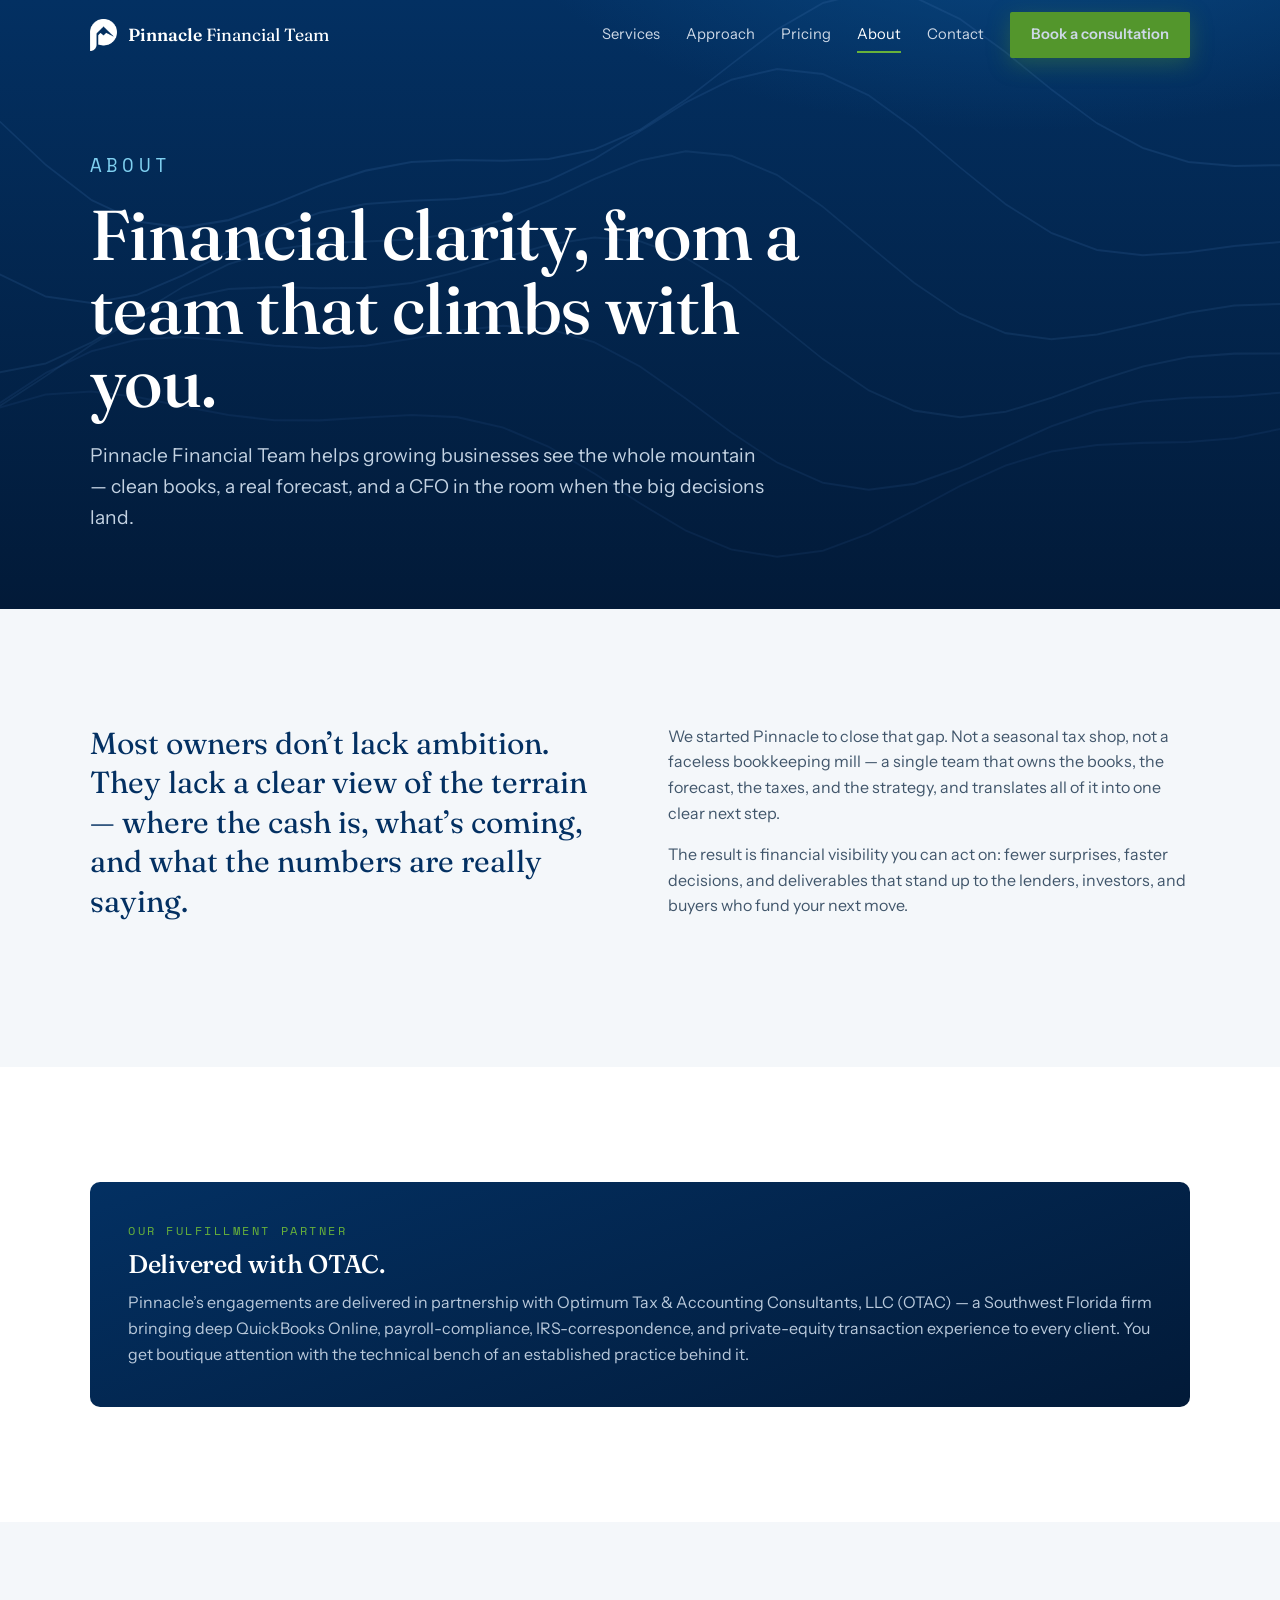
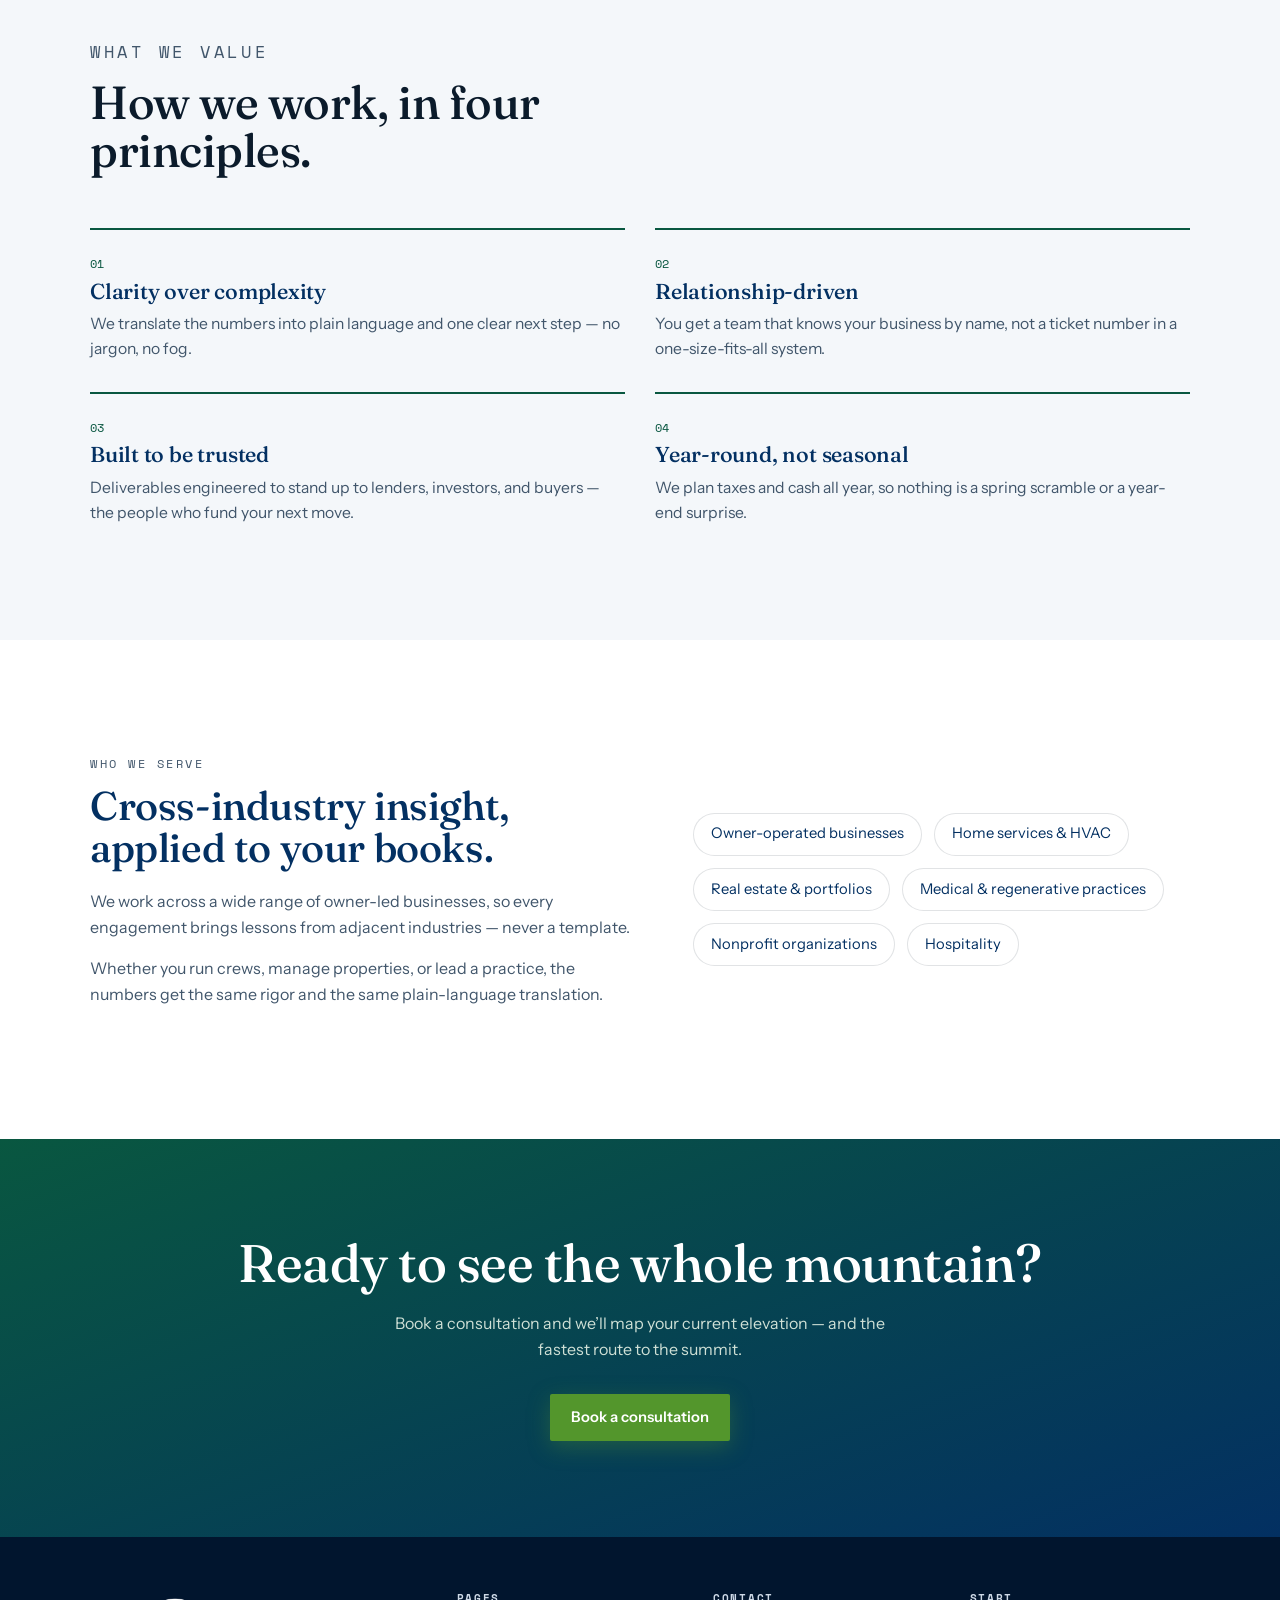
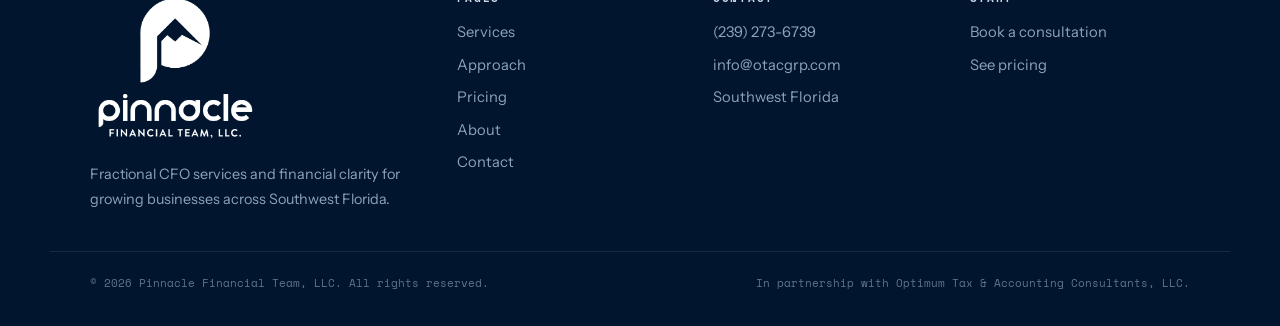
==== commit 669e6e59: "Add files via upload" ====
--- a/about.html
+++ b/about.html
@@ -1,635 +1,298 @@
-<!DOCTYPE html>
-<html lang="en">
-<head>
-<meta charset="UTF-8" />
-<meta name="viewport" content="width=device-width, initial-scale=1.0" />
-<title>About Florida Aire — Fort Myers HVAC Company Since 2015</title>
-<meta name="description" content="Meet Florida Aire: owner-operated HVAC serving Fort Myers, Cape Coral and Naples since 2015. Honest pricing, skilled technicians, and 24/7 service you can count on." />
-<link rel="preconnect" href="https://fonts.googleapis.com">
-<link rel="preconnect" href="https://fonts.gstatic.com" crossorigin>
-<link href="https://fonts.googleapis.com/css2?family=Archivo:wght@400;500;600;700;800;900&family=Sora:wght@400;600;700;800&family=Anton&family=Poppins:wght@400;500;600;700;800&family=Playfair+Display:wght@400;600;700;800&family=Inter:wght@400;500;600;700&family=Figtree:wght@400;500;600;700&family=Roboto:wght@400;500;700&family=Work+Sans:wght@400;500;600;700&family=Lora:wght@400;500;600;700&family=Space+Mono:wght@400;700&display=swap" rel="stylesheet">
-<script>(function(){try{var d=document.documentElement,s=localStorage;var L=s.getItem('fa-layout');if(L)d.setAttribute('data-layout',L);else d.setAttribute('data-layout','1');var H=s.getItem('fa-disp');if(H)d.style.setProperty('--disp',H);var B=s.getItem('fa-body');if(B)d.style.setProperty('--body',B);}catch(e){}})();</script>
-<link rel="stylesheet" href="styles.css">
-<link rel="stylesheet" href="layouts.css">
-<link rel="icon" type="image/svg+xml" href="assets/favicon.svg">
-<link rel="icon" type="image/png" sizes="32x32" href="assets/favicon-32.png">
-<link rel="icon" type="image/png" sizes="16x16" href="assets/favicon-16.png">
-<link rel="icon" href="assets/favicon.ico" sizes="any">
-<link rel="apple-touch-icon" href="assets/apple-touch-icon.png">
-<link rel="manifest" href="site.webmanifest">
-<meta name="theme-color" content="#1C63B0">
-</head>
-<body>
-<div class="topbar">
-  <div class="wrap">
-    <a href="tel:2392235506"><svg viewBox="0 0 24 24" fill="none" stroke="currentColor" stroke-width="2" width="15" height="15"><path d="M22 16.92v3a2 2 0 0 1-2.18 2 19.79 19.79 0 0 1-8.63-3.07 19.5 19.5 0 0 1-6-6 19.79 19.79 0 0 1-3.07-8.67A2 2 0 0 1 4.11 2h3a2 2 0 0 1 2 1.72c.13.96.36 1.9.7 2.81a2 2 0 0 1-.45 2.11L8.09 9.91a16 16 0 0 0 6 6l1.27-1.27a2 2 0 0 1 2.11-.45c.9.34 1.85.57 2.81.7A2 2 0 0 1 22 16.92z"/></svg> 239-223-5506</a>
-    <a class="tb-mid" href="https://maps.google.com/?q=14020+Marquette+Blvd+Fort+Myers+FL+33905" target="_blank" rel="noopener"><svg viewBox="0 0 24 24" fill="none" stroke="currentColor" stroke-width="2" width="15" height="15"><path d="M21 10c0 7-9 13-9 13s-9-6-9-13a9 9 0 0 1 18 0z"/><circle cx="12" cy="10" r="3"/></svg> 14020 Marquette Blvd, Fort Myers FL 33905</a>
-    <a class="tb-social" href="https://www.facebook.com/profile.php?id=61564320015191" target="_blank" rel="noopener" aria-label="Facebook"><svg viewBox="0 0 24 24" fill="currentColor"><path d="M18 2h-3a5 5 0 0 0-5 5v3H7v4h3v8h4v-8h3l1-4h-4V7a1 1 0 0 1 1-1h3z"/></svg></a>
-  </div>
-</div>
-<header class="nav" id="nav">
-  <div class="wrap">
-    <a href="index.html" class="brand"><svg xmlns="http://www.w3.org/2000/svg" viewBox="0 0 807 612" class="brand-svg" role="img" aria-label="Florida Aire — Fort Myers HVAC"><g transform="translate(0.000000,612.000000) scale(0.100000,-0.100000)" fill="#1C63B0" stroke="none"><path d="M2079 6116 c-2 -2 -86 -7 -186 -10 -151 -4 -222 -14 -223 -29 0 -1
--7 -24 -15 -50 -8 -26 -10 -45 -5 -42 5 3 26 -19 47 -48 21 -30 49 -59 63 -64
-18 -7 26 -18 28 -39 1 -17 -1 -24 -6 -17 -5 7 -8 -10 -8 -40 1 -34 6 -56 16
--64 13 -11 13 -12 -2 -13 -9 0 -20 -5 -24 -12 -4 -7 -3 -8 5 -4 6 4 2 -9 -9
--29 -11 -20 -18 -40 -16 -44 6 -9 160 5 236 21 30 6 66 10 79 9 13 -2 21 2 17
-7 -5 9 16 15 104 30 19 3 89 4 155 3 146 -3 154 -4 150 -11 -2 -3 11 -6 28 -6
-18 0 55 -12 84 -26 28 -15 54 -24 57 -21 3 4 6 2 6 -4 0 -6 14 -13 31 -17 17
--3 28 -10 24 -16 -3 -5 -3 -10 2 -11 27 -2 45 -10 81 -34 23 -15 39 -31 36
--36 -3 -5 3 -6 12 -2 12 4 15 3 10 -5 -4 -8 -2 -10 7 -6 9 3 16 -3 20 -15 3
--15 10 -19 21 -15 11 4 16 2 14 -7 -2 -7 3 -13 10 -14 8 0 19 -8 26 -17 8 -11
-26 -18 47 -18 24 0 38 -6 47 -21 8 -12 9 -18 3 -14 -6 3 -11 2 -11 -3 0 -5 9
--12 20 -15 11 -3 20 -9 18 -14 -1 -4 1 -30 6 -56 8 -53 -1 -51 114 -30 20 3
-43 5 50 4 6 -1 12 2 12 7 0 6 19 17 42 27 37 15 42 15 50 1 11 -20 32 -20 48
--1 7 9 19 14 27 11 7 -3 13 -1 13 5 0 12 40 48 54 49 5 0 20 12 33 26 23 25
-29 26 89 21 64 -6 64 -6 64 36 0 64 26 87 97 87 22 0 43 4 49 10 6 6 26 1 57
--13 26 -13 44 -26 40 -30 -3 -4 1 -7 11 -7 22 0 103 -43 140 -74 22 -18 27
--30 23 -48 -6 -21 -5 -22 8 -5 14 20 32 6 19 -15 -4 -7 -3 -8 4 -4 7 4 12 1
-12 -7 0 -8 14 -28 30 -45 17 -18 30 -29 30 -25 0 3 9 -4 20 -17 19 -22 24 -40
-21 -69 -2 -8 2 -10 11 -5 9 6 9 2 -2 -12 -8 -10 -11 -16 -6 -12 5 4 14 2 22
--5 7 -7 25 -21 40 -32 39 -29 75 -67 69 -73 -2 -3 7 -15 20 -28 14 -13 25 -28
-25 -34 0 -6 4 -9 9 -6 5 3 14 -8 21 -25 19 -45 65 -84 58 -48 -2 7 8 15 22 19
-28 8 90 -14 90 -31 0 -7 9 -20 20 -29 21 -18 21 -18 -9 -39 -16 -12 -33 -21
--38 -21 -6 0 -18 -9 -28 -20 -10 -11 -21 -18 -24 -15 -7 4 -7 -115 1 -150 2
--11 11 -34 21 -52 22 -41 23 -103 1 -103 -9 0 -12 5 -8 12 4 7 3 8 -4 4 -7 -4
--21 -1 -33 7 -15 11 -17 16 -7 20 7 3 2 5 -12 4 -16 -1 -24 3 -22 11 1 8 -2
-11 -8 7 -6 -4 -26 5 -45 19 -18 14 -38 26 -44 26 -5 0 -23 12 -40 26 -17 14
--36 22 -42 18 -8 -4 -9 -3 -5 4 5 8 -1 12 -18 12 -14 0 -27 4 -30 9 -8 13 -67
--10 -88 -34 -21 -25 -23 -72 -3 -116 8 -19 14 -29 15 -24 0 6 3 6 8 0 4 -6 37
--26 74 -45 36 -19 64 -38 62 -42 -3 -4 1 -5 9 -3 7 3 25 -5 40 -19 15 -14 27
--23 27 -20 0 3 9 0 20 -6 11 -6 18 -15 15 -20 -4 -6 2 -7 12 -3 15 6 16 5 5
--9 -11 -14 -10 -16 9 -11 20 6 21 4 9 -9 -8 -8 -24 -13 -38 -10 -17 3 -23 1
--18 -7 5 -8 -7 -11 -38 -11 -25 0 -48 -5 -51 -10 -3 -6 -26 -15 -49 -21 -36
--9 -47 -18 -62 -49 -10 -21 -22 -36 -26 -34 -14 9 26 -62 45 -78 25 -22 99
--33 125 -19 11 6 31 11 44 11 13 0 28 4 34 9 5 5 23 12 39 15 41 7 95 22 125
-33 14 6 31 8 39 5 8 -3 11 0 7 7 -5 7 5 11 31 12 21 0 47 2 57 4 26 5 78 -23
-70 -37 -4 -7 -3 -8 4 -4 6 3 16 -3 22 -14 6 -11 16 -20 23 -20 7 0 6 4 -3 10
--8 5 -10 10 -4 10 6 0 19 -9 29 -20 10 -11 22 -17 27 -14 4 3 7 0 6 -8 -2 -8
-4 -12 15 -10 9 2 17 -2 17 -8 0 -6 5 -8 10 -5 14 9 62 -23 55 -35 -4 -6 0 -10
-7 -10 8 0 14 -9 15 -20 1 -11 -4 -20 -10 -19 -25 3 -36 -2 -41 -18 -8 -24 -48
--41 -74 -32 -16 6 -20 5 -16 -6 4 -8 -16 -27 -53 -51 -84 -54 -109 -57 -198
--24 -11 5 -46 14 -77 21 -32 7 -58 16 -58 20 0 4 -8 7 -17 6 -26 -1 -143 25
--148 33 -3 4 -23 4 -47 0 -23 -5 -48 -5 -56 -2 -11 4 -13 1 -7 -7 4 -7 4 -16
--1 -20 -5 -3 -16 -17 -25 -31 -22 -34 10 -94 61 -117 62 -27 74 -31 135 -44
-92 -19 105 -28 69 -46 -16 -8 -46 -26 -66 -40 -21 -14 -42 -22 -49 -17 -8 5
--9 3 -4 -6 6 -10 4 -12 -9 -7 -11 5 -15 3 -10 -5 5 -8 2 -9 -10 -5 -9 4 -15 3
--11 -2 6 -10 -49 -41 -72 -41 -8 0 -11 -5 -7 -12 5 -7 2 -9 -9 -5 -11 4 -14 2
--10 -9 5 -12 -7 -19 -29 -15 -5 0 -8 -6 -8 -14 0 -9 -9 -33 -20 -55 -20 -39
--29 -79 -12 -52 8 12 38 -32 34 -49 -1 -4 8 -4 20 -1 15 4 19 2 13 -7 -6 -10
--3 -11 11 -3 11 5 37 13 58 17 22 3 51 15 64 26 14 10 35 19 48 19 12 0 26 5
-30 12 5 7 3 8 -6 3 -9 -5 -11 -4 -6 3 5 9 13 9 26 2 25 -13 40 -12 16 1 -16
-10 -14 13 23 30 23 10 41 23 41 29 0 5 5 10 11 10 6 0 17 7 25 15 37 37 59
--19 26 -64 -12 -16 -23 -52 -27 -87 -3 -32 -9 -72 -12 -88 -3 -19 -2 -26 6
--22 6 4 11 1 11 -8 0 -9 11 -23 25 -32 14 -9 23 -20 20 -24 -8 -12 56 -4 90
-11 17 8 30 19 30 24 0 16 27 89 37 102 5 7 7 21 3 31 -3 12 1 26 11 36 9 9 14
-22 11 30 -8 19 13 107 24 101 5 -4 6 0 3 8 -7 20 13 93 32 112 9 8 11 15 4 15
--6 0 -2 9 9 21 12 13 25 18 33 13 7 -4 10 -4 6 1 -12 13 38 46 58 38 11 -4 15
--2 11 4 -7 11 41 38 62 34 8 -1 10 2 5 10 -5 9 -2 10 9 6 10 -4 17 -1 17 6 0
-15 56 41 70 32 7 -4 14 2 17 14 13 52 24 -2 22 -120 -1 -97 -4 -133 -15 -144
--8 -7 -14 -18 -14 -23 0 -12 -29 -26 -50 -24 -11 1 -11 0 -2 -4 10 -5 10 -9 1
--20 -6 -8 -15 -11 -20 -8 -5 3 -9 0 -9 -6 0 -14 -160 -174 -183 -183 -10 -4
--16 -11 -12 -17 3 -5 0 -20 -7 -32 -18 -34 -19 -85 -2 -103 8 -8 13 -18 10
--23 -2 -4 3 -9 12 -10 81 -9 101 -9 99 2 -1 6 6 10 17 8 12 -2 16 1 10 9 -5 9
--2 10 10 6 13 -5 17 -3 13 7 -7 17 37 61 52 52 7 -5 8 -1 4 10 -5 14 -3 16 11
-11 10 -4 15 -3 11 3 -9 14 43 67 53 55 15 -16 32 -77 25 -88 -3 -5 -2 -7 4 -4
-5 4 16 -5 23 -18 7 -14 17 -25 22 -25 5 0 7 -4 3 -9 -3 -5 -1 -12 5 -16 5 -3
-10 -1 10 6 0 8 4 8 15 -1 12 -10 16 -10 20 1 6 16 12 2179 6 2174 -2 -3 -12 0
--22 5 -12 7 -19 6 -21 -2 -2 -6 -15 -12 -28 -13 -30 -2 -32 -10 -37 -230 -2
--99 -6 -186 -9 -194 -5 -16 -74 43 -74 64 0 6 -18 22 -39 35 -21 14 -37 28
--34 33 2 4 -2 7 -10 7 -8 0 -22 9 -32 20 -22 24 -98 26 -117 3 -6 -7 -7 -13
--3 -13 4 0 2 -7 -5 -15 -7 -8 -14 -38 -15 -67 -2 -28 0 -46 4 -39 8 13 48 -36
-43 -52 -1 -5 2 -6 8 -2 6 3 17 -1 26 -9 9 -9 11 -16 4 -16 -6 0 -9 -4 -5 -10
-3 -5 13 -6 22 -3 12 5 15 2 10 -10 -4 -11 -2 -14 7 -11 13 5 53 -44 48 -59 -1
--5 2 -6 8 -2 12 7 80 -53 80 -71 0 -7 8 -15 18 -18 43 -14 52 -54 52 -239 0
--173 -5 -201 -32 -177 -22 18 -179 110 -188 110 -5 0 -17 9 -27 19 -10 10 -27
-20 -37 22 -27 5 -67 87 -60 122 4 19 1 29 -10 33 -9 3 -16 17 -16 30 0 13 -4
-32 -9 42 -12 22 -56 193 -55 210 1 6 -2 12 -7 12 -5 0 -9 6 -9 13 0 7 -9 18
--20 25 -12 7 -18 18 -14 24 5 7 2 9 -9 5 -11 -4 -14 -2 -10 9 6 17 3 17 42 3
-20 -7 30 -17 29 -28 -2 -9 3 -15 10 -13 18 3 34 -45 22 -68 -7 -13 -7 -21 2
--26 7 -5 8 -3 3 6 -5 8 -4 11 2 7 5 -3 32 -84 58 -178 54 -190 52 -186 154
--240 48 -25 67 -40 65 -53 -2 -13 1 -15 11 -6 8 7 20 8 27 4 26 -17 39 -13 32
-8 -5 16 -3 19 7 12 11 -6 12 -5 3 7 -15 18 -19 195 -4 204 5 3 10 12 10 18 0
-7 -4 6 -11 -3 -8 -11 -9 -6 -5 20 4 25 3 31 -4 20 -9 -13 -14 -7 -11 13 0 4
--6 7 -15 7 -8 0 -13 4 -9 10 3 5 -8 16 -25 25 -16 8 -30 22 -30 30 0 8 -6 15
--13 15 -13 0 -98 81 -101 96 0 5 -5 8 -9 6 -5 -1 -6 2 -2 8 3 6 -3 10 -15 10
--16 0 -20 4 -16 16 3 8 2 13 -3 10 -9 -6 -55 43 -47 51 3 3 -1 15 -9 27 -17
-23 -21 101 -5 91 6 -3 10 2 10 13 0 20 29 52 48 52 7 0 12 5 12 10 0 6 20 10
-45 10 25 0 45 -5 45 -11 0 -5 5 -7 10 -4 6 3 10 2 10 -4 0 -6 10 -15 23 -21
-21 -11 21 -10 3 4 -11 9 -15 16 -9 16 11 0 50 -39 46 -46 -8 -11 -2 -24 8 -19
-6 4 20 -2 32 -13 36 -34 42 -15 43 129 0 154 12 186 81 214 33 14 83 11 83 -5
-0 -4 17 -7 38 -6 31 1 36 -2 34 -17 -3 -16 0 -17 17 -7 19 10 25 7 22 -12 0
--4 5 -5 12 -2 7 2 19 -7 27 -21 8 -15 20 -23 27 -20 8 2 12 1 9 -4 -3 -5 3
--11 14 -14 11 -3 20 -12 20 -21 0 -9 4 -16 10 -16 5 0 9 -6 7 -12 -1 -7 3 -12
-10 -11 8 2 10 -4 6 -14 -4 -10 -2 -14 4 -10 13 8 47 -29 38 -42 -3 -6 1 -11 9
--11 9 0 18 -11 22 -25 3 -14 10 -25 14 -25 5 0 12 -14 15 -32 4 -17 14 -38 21
--46 8 -7 14 -27 14 -43 0 -16 4 -29 10 -29 12 0 40 -65 40 -94 0 -12 4 -26 10
--32 9 -9 27 -113 33 -198 2 -28 9 -52 15 -54 7 -2 12 1 12 8 0 6 8 10 18 8 12
--2 18 5 20 22 2 19 1 22 -7 10 -5 -8 -7 -19 -4 -25 3 -5 0 -5 -7 2 -16 15 47
-115 67 108 7 -2 12 1 10 7 -1 7 3 12 8 13 6 0 16 4 22 8 9 6 11 3 7 -10 -5
--17 -5 -17 6 0 6 9 9 21 5 26 -3 5 0 13 6 16 11 7 -22 45 -40 45 -5 0 -12 7
--15 16 -6 15 -4 15 10 3 16 -13 16 -12 4 8 -8 12 -18 19 -24 16 -5 -3 -6 -1
--2 6 5 7 -2 21 -16 34 -12 12 -29 35 -35 50 -15 33 -17 48 -3 27 5 -8 10 -10
-10 -4 0 6 -9 19 -21 30 -11 10 -30 39 -41 64 -11 25 -31 67 -44 94 -13 28 -24
-56 -24 63 0 7 -4 13 -9 13 -11 0 -36 59 -27 67 3 3 1 12 -5 20 -6 7 -9 22 -6
-33 3 11 1 18 -4 14 -5 -3 -9 1 -9 8 0 9 -3 9 -10 -2 -8 -12 -10 -11 -10 6 0
-11 -4 24 -8 30 -16 17 -52 116 -46 126 3 5 1 14 -4 21 -5 7 -13 28 -16 47 -4
-19 -11 44 -16 55 -16 36 -40 132 -40 159 0 14 -5 26 -10 26 -7 0 -7 7 1 21 7
-14 7 19 0 15 -13 -8 -17 8 -47 189 -22 131 -14 121 -102 134 -42 6 -81 16 -85
-20 -5 5 -16 7 -25 4 -8 -4 -21 2 -28 12 -9 12 -14 14 -14 6 0 -10 -7 -9 -26 4
--14 9 -35 15 -45 12 -10 -3 -19 0 -19 6 0 6 -3 7 -7 3 -5 -4 -7 -11 -6 -14 1
--4 -5 -14 -13 -23 -25 -27 -28 -84 -9 -135 13 -34 14 -49 6 -57 -13 -13 -15
--30 -1 -22 5 3 5 -7 -1 -25 -10 -26 -35 -50 -53 -50 -13 0 -46 46 -46 65 0 68
--32 73 -510 81 -162 2 -317 6 -345 9 -27 2 -205 7 -395 11 -190 4 -350 11
--356 16 -6 4 -18 6 -27 2 -19 -7 -30 10 -33 57 -2 21 -10 50 -20 64 -16 25
--16 25 -603 25 -323 0 -590 -2 -592 -4z"/><path d="M5407 3838 c-4 -14 -9 -34 -13 -45 -3 -10 2 -5 11 10 9 16 15 36 13
-45 -3 12 -6 9 -11 -10z"/><path d="M6355 3170 c3 -5 10 -10 16 -10 5 0 9 5 9 10 0 6 -7 10 -16 10 -8 0
--12 -4 -9 -10z"/><path d="M4852 3017 c-8 -10 -6 -13 7 -13 11 0 17 6 14 13 -3 7 -6 13 -8 13
--1 0 -7 -6 -13 -13z"/><path d="M5500 2610 c20 -13 33 -13 25 0 -3 6 -14 10 -23 10 -15 0 -15 -2 -2
--10z"/><path d="M6275 2547 c-4 -10 -5 -21 -1 -24 10 -10 18 4 13 24 -4 17 -4 17 -12
-0z"/><path d="M485 1800 l-480 -5 -3 -492 c-2 -492 -2 -492 20 -499 28 -9 243 -8
-258 1 6 4 10 72 10 184 0 160 2 180 18 194 17 15 56 17 350 17 l332 0 0 104
-c0 88 -3 105 -17 110 -9 4 -165 6 -347 6 l-330 -2 -1 69 0 68 370 5 c204 3
-371 7 371 8 4 8 -2 221 -7 226 -11 11 -69 12 -544 6z"/><path d="M3613 1800 c-23 -9 -23 -9 -22 -487 0 -263 4 -487 8 -498 7 -18 16
--19 132 -17 170 4 155 -9 151 130 l-4 118 247 2 c247 1 302 -5 292 -32 -3 -8
--2 -16 3 -18 6 -2 10 -16 11 -33 1 -16 6 -48 12 -70 5 -22 10 -51 11 -65 1
--25 1 -25 126 -31 172 -7 164 -14 156 135 -3 66 -11 139 -17 161 -6 22 -11 45
--11 52 -1 7 -4 10 -8 8 -4 -3 -15 4 -25 15 -10 11 -15 20 -10 20 4 0 2 6 -4
-13 -8 11 -6 18 9 32 11 10 20 14 20 9 0 -4 10 10 22 31 33 61 40 319 9 370
--11 20 -18 42 -14 52 4 11 3 14 -5 9 -7 -4 -23 5 -39 20 -14 14 -44 34 -65 44
--21 9 -35 20 -32 23 4 3 -195 6 -441 7 -247 0 -457 2 -469 5 -12 2 -31 0 -43
--5z m524 -271 c105 3 189 2 186 -2 -3 -4 6 -7 19 -6 39 4 59 -1 53 -11 -3 -5
-0 -7 8 -4 20 7 35 -15 43 -64 5 -33 3 -43 -9 -48 -9 -3 -13 -12 -10 -21 4 -11
-2 -14 -5 -9 -7 4 -12 2 -12 -6 0 -32 -54 -39 -293 -38 l-236 1 1 104 c1 98 2
-104 22 107 12 2 26 1 31 -2 6 -4 96 -4 202 -1z"/><path d="M7134 1802 c-10 -2 -25 -11 -32 -20 -7 -10 -16 -16 -20 -15 -4 2 -7
--6 -7 -16 0 -11 -3 -23 -7 -27 -5 -4 -8 -16 -8 -26 0 -11 -4 -16 -10 -13 -6 3
--10 -4 -10 -17 -1 -26 -30 -72 -30 -47 0 8 -7 1 -15 -14 -8 -15 -11 -35 -8
--44 4 -11 3 -14 -5 -9 -8 5 -10 2 -6 -8 3 -9 2 -16 -3 -16 -5 0 -10 -10 -10
--22 -1 -13 -7 -24 -13 -26 -5 -2 -10 -10 -10 -18 0 -9 -4 -12 -10 -9 -6 3 -7
--1 -4 -9 3 -9 2 -16 -4 -16 -5 0 -9 -8 -8 -17 0 -10 -4 -17 -11 -16 -8 2 -10
--4 -6 -14 5 -12 3 -14 -7 -8 -10 6 -12 4 -7 -9 9 -22 -32 -98 -46 -89 -6 4 -8
--2 -5 -15 4 -14 2 -20 -4 -16 -6 4 -8 1 -6 -7 6 -15 -16 -65 -38 -87 -8 -7
--14 -20 -14 -28 0 -9 -5 -12 -11 -8 -7 4 -9 0 -5 -14 4 -11 1 -26 -6 -33 -7
--8 -13 -18 -14 -24 -1 -22 -26 -75 -35 -75 -5 0 -8 -6 -6 -12 1 -7 -4 -12 -11
--10 -7 1 -12 -3 -11 -10 4 -31 -2 -49 -13 -42 -6 4 -8 3 -4 -4 3 -6 -3 -26
--14 -45 -21 -35 -21 -35 11 -42 58 -13 289 -11 289 2 0 6 11 20 24 31 14 10
-24 28 23 39 -1 22 31 94 47 105 14 10 558 10 571 0 18 -13 42 -47 26 -38 -9 6
--12 5 -9 -5 3 -8 10 -13 17 -12 13 3 40 -48 43 -81 1 -13 6 -22 10 -20 4 3 8
-1 8 -4 0 -19 36 -24 155 -22 175 1 170 -1 147 53 -7 16 -9 33 -6 39 4 6 3 8
--3 5 -13 -8 -34 38 -27 58 4 8 2 15 -2 15 -17 0 -63 85 -60 112 2 18 -1 25
--10 21 -9 -3 -11 2 -7 18 4 14 2 20 -5 15 -11 -7 -42 46 -42 73 0 9 -9 24 -21
-34 -14 12 -18 24 -13 39 4 15 3 18 -7 13 -9 -6 -11 -3 -6 8 3 10 3 17 -1 17
--11 0 -53 76 -46 82 9 9 -19 58 -29 51 -6 -4 -8 0 -4 11 4 9 3 15 -2 12 -11
--7 -64 102 -63 127 0 9 -2 16 -6 14 -4 -2 -19 20 -34 50 -15 29 -24 52 -20 49
-4 -3 9 5 9 17 2 17 0 19 -7 7 -8 -12 -10 -11 -11 5 -1 11 0 24 1 30 1 5 -2 7
--6 2 -4 -4 -14 -1 -23 7 -15 13 -359 28 -417 18z m209 -258 c-3 -8 0 -14 7
--14 6 0 10 -6 7 -12 -2 -7 7 -26 20 -42 14 -17 22 -35 18 -45 -3 -8 -3 -12 1
--8 8 7 44 -56 44 -77 0 -8 4 -16 8 -18 9 -3 62 -110 62 -124 0 -3 -7 -1 -15 6
--8 7 -15 9 -15 4 0 -13 -283 -11 -292 1 -5 6 -8 4 -8 -5 -1 -12 -4 -11 -15 4
--15 20 -6 57 23 89 9 11 17 24 17 30 2 29 18 49 27 35 7 -10 8 -9 4 5 -6 20 8
-62 29 83 8 9 15 22 15 30 0 28 28 70 49 71 13 1 18 -3 14 -13z"/><path d="M1144 1792 c-15 -10 -25 -42 -14 -42 6 0 10 -171 9 -466 0 -268 3
--470 9 -476 11 -11 943 -11 955 1 5 5 10 44 13 87 2 44 6 89 9 102 3 13 1 22
--6 22 -7 0 -10 3 -6 6 24 25 -30 29 -344 26 -328 -3 -328 -3 -334 20 -3 13 -4
-168 -3 346 2 199 -1 322 -7 322 -5 0 -4 5 3 12 7 7 8 17 1 30 -9 16 -24 18
--142 18 -73 0 -137 -4 -143 -8z"/><path d="M2370 1784 c-14 -8 -31 -12 -38 -9 -8 3 -23 -2 -35 -10 -13 -9 -16
--15 -8 -15 11 0 10 -5 -4 -20 -10 -11 -22 -17 -26 -14 -5 3 -9 0 -9 -7 0 -7
--6 -20 -13 -28 -36 -43 -47 -134 -47 -390 0 -273 8 -321 66 -382 13 -14 21
--29 17 -33 -5 -4 -3 -6 2 -5 12 3 75 -33 75 -43 0 -5 7 -8 16 -8 8 0 13 -4 9
--10 -4 -6 152 -9 425 -10 444 0 497 4 551 41 14 10 28 16 31 13 3 -2 11 3 19
-13 12 15 12 16 -1 8 -8 -4 -3 5 11 21 64 70 64 69 66 422 2 208 -1 321 -7 317
--6 -3 -10 -1 -10 6 0 7 -7 20 -16 30 -8 9 -16 26 -17 38 -1 12 -6 20 -13 17
--6 -2 -17 4 -25 15 -7 10 -19 19 -27 19 -7 0 -10 5 -6 12 4 7 3 8 -5 4 -6 -4
--25 0 -43 8 -44 22 -898 22 -938 0z m744 -258 c12 -3 16 -10 13 -20 -4 -10 -1
--13 8 -9 8 3 12 10 9 17 -4 6 4 1 17 -12 23 -21 24 -30 27 -159 4 -150 -5
--243 -19 -208 -7 19 -11 11 -9 -20 1 -3 -6 -12 -14 -20 -18 -18 -598 -24 -604
--6 -2 6 -10 11 -17 11 -22 0 -28 36 -29 200 -2 172 0 190 21 190 8 0 12 4 8 9
--3 5 0 13 6 17 7 4 9 3 6 -3 -4 -6 0 -13 8 -16 9 -4 12 -1 8 8 -3 9 3 18 15
-22 22 8 514 7 546 -1z"/><path d="M4844 1785 c-4 -8 -4 -22 0 -30 3 -8 0 -15 -7 -15 -7 0 -8 -3 -2 -8
-12 -8 14 -903 3 -895 -16 9 -7 -10 10 -23 28 -22 279 -19 284 3 2 9 2 234 0
-500 l-2 483 -141 0 c-115 0 -141 -3 -145 -15z"/><path d="M5267 1758 c-6 -52 -6 -928 0 -945 4 -10 125 -13 536 -13 293 0 527
-4 520 8 -7 4 4 15 30 27 23 11 48 28 55 38 7 9 18 15 23 12 5 -4 9 0 9 8 0 8
-7 20 15 27 8 7 15 18 14 24 -3 22 1 35 14 48 28 28 38 124 36 347 -1 121 -5
-218 -9 216 -5 -3 -13 17 -20 44 -6 27 -18 52 -26 55 -12 5 -13 10 -3 28 11 21
-11 22 -4 9 -12 -9 -17 -10 -17 -2 0 15 -22 37 -80 82 -24 18 -40 27 -36 19 7
--12 6 -13 -5 -2 -10 9 -130 12 -530 12 -517 0 -517 0 -522 -42z m901 -250 c18
--15 22 -17 12 -4 -14 18 -14 19 8 7 13 -7 27 -23 32 -37 15 -38 8 -330 -8
--346 -11 -11 -12 -10 -6 7 7 17 6 18 -8 5 -8 -8 -14 -20 -11 -26 5 -14 -40
--37 -74 -36 -15 0 -146 0 -290 1 l-263 1 0 215 c0 165 3 215 13 215 8 0 8 3
--2 9 -23 15 12 16 302 14 267 -1 269 -1 295 -25z"/><path d="M2244 861 c0 -11 5 -17 13 -14 10 4 11 9 2 19 -15 18 -15 18 -15 -5z"/><path d="M4660 294 c0 -8 5 -12 10 -9 6 3 10 10 10 16 0 5 -4 9 -10 9 -5 0
--10 -7 -10 -16z"/><path d="M2486 142 c-9 -27 -5 -34 10 -24 7 4 8 16 4 27 -7 19 -7 19 -14 -3z"/></g><g transform="translate(0.000000,612.000000) scale(0.100000,-0.100000)" fill="#E51F26" stroke="none"><path d="M5310 4403 c0 -427 2 -774 5 -771 3 3 26 76 50 164 25 87 58 186 74
-219 28 60 28 60 23 -175 -8 -370 33 -505 142 -467 29 10 29 10 23 153 -3 79
--2 144 2 144 24 0 156 -258 178 -347 9 -38 18 -74 19 -81 6 -23 48 -9 62 21
-19 39 28 34 48 -25 18 -55 16 -201 -5 -263 -17 -53 -22 -85 -12 -85 22 0 168
-108 230 171 75 75 125 151 161 249 22 57 25 81 25 195 0 147 -17 222 -85 380
--37 88 -54 119 -153 281 -54 90 -90 195 -106 309 -13 94 -14 94 -49 69 -71
--53 -122 -173 -143 -336 -11 -82 -13 -88 -24 -67 -24 46 -57 204 -65 309 -22
-286 -152 562 -326 695 -81 62 -74 127 -74 -742z"/><path d="M5377 3680 c-61 -163 -62 -171 -62 -515 0 -320 0 -320 34 -393 31
--66 37 -73 59 -67 53 13 216 -101 267 -189 46 -78 66 -154 54 -199 -19 -70 50
--114 127 -82 25 10 52 14 75 10 26 -5 62 1 119 19 88 28 96 27 111 -11 8 -21
-12 -23 25 -12 29 24 36 49 24 79 -9 22 -9 33 1 52 7 12 11 46 10 75 -2 39 5
-69 29 125 55 129 59 138 73 138 11 0 16 36 21 178 3 97 9 197 12 222 6 45 6
-45 -56 -22 -81 -89 -212 -186 -333 -249 -85 -44 -186 -83 -194 -76 -1 2 20 47
-47 100 52 104 70 168 70 247 0 50 0 50 -40 50 -55 0 -86 32 -95 96 -11 86 -27
-144 -45 166 -18 22 -18 22 -25 -22 -9 -56 -43 -90 -88 -90 -129 0 -165 56
--191 305 -12 110 -12 110 -29 65z"/><path d="M6322 2660 c0 -19 2 -27 5 -17 2 9 2 25 0 35 -3 9 -5 1 -5 -18z"/><path d="M2762 578 c-13 -18 -252 -508 -252 -519 0 -5 34 -9 75 -9 76 0 76 0
-98 50 22 50 22 50 192 50 170 0 170 0 195 -48 25 -47 25 -47 98 -50 46 -2 72
-1 72 8 0 10 -61 140 -195 414 -57 116 -57 116 -165 116 -74 0 -111 -4 -118
--12z m175 -205 l51 -108 -105 -3 c-58 -1 -108 -1 -110 2 -7 7 94 216 105 216
-4 0 31 -48 59 -107z"/><path d="M3566 534 c-9 -78 -7 -457 3 -473 5 -8 29 -11 72 -9 l64 3 0 265 0
-265 -66 3 c-66 3 -66 3 -73 -54z"/><path d="M4047 584 c-4 -4 -7 -126 -7 -271 l0 -263 70 0 c70 0 70 0 70 64 0
-79 -5 76 160 76 157 0 163 -4 172 -105 3 -30 3 -30 72 -30 80 0 79 -2 66 102
--7 51 -14 72 -30 85 -22 18 -22 18 4 48 44 52 49 175 9 228 -50 67 -50 67
--326 70 -139 2 -256 0 -260 -4z m445 -151 c24 -21 23 -68 -2 -93 -19 -19 -31
--20 -163 -18 -142 3 -142 3 -145 66 -3 62 -3 62 144 62 123 0 150 -3 166 -17z"/><path d="M4980 320 l0 -270 269 0 c297 0 278 -5 277 70 -1 45 -1 45 -201 50
--200 5 -200 5 -203 53 -3 47 -3 47 187 47 191 0 191 0 191 50 0 50 0 50 -157
-51 -240 2 -217 -3 -221 47 -3 42 -3 42 197 42 223 0 216 -2 207 70 -2 14 -4
-33 -5 43 -1 16 -21 17 -271 17 l-270 0 0 -270z"/><path d="M20 320 c0 -30 0 -30 1200 -30 1200 0 1200 0 1200 30 0 30 0 30
--1200 30 -1200 0 -1200 0 -1200 -30z"/><path d="M5667 343 c-4 -3 -7 -17 -7 -30 0 -23 0 -23 1176 -23 1175 0 1175 0
-1172 28 -3 27 -3 27 -1169 30 -641 1 -1169 -1 -1172 -5z"/></g></svg></a>
-    <nav class="navlinks" id="navlinks">
-      <a href="index.html" class="">Home</a>
-      <a href="about.html" class="active">About</a>
-      <div class="dd">
-        <a href="services.html" class="">Services <svg class="caret" viewBox="0 0 24 24" fill="none" stroke="currentColor" stroke-width="2"><path d="M6 9l6 6 6-6"/></svg></a>
-        <div class="dd-menu">
-          <div class="dd-label">Residential</div>
-          <a href="services.html#residential">24/7 Emergency AC</a>
-          <a href="services.html#residential">AC Repair</a>
-          <a href="services.html#residential">Maintenance &amp; Tune-Ups</a>
-          <a href="services.html#residential">Installation &amp; Replacement</a>
-          <div class="dd-label">Commercial</div>
-          <a href="services.html#commercial">Commercial HVAC Repair</a>
-          <a href="services.html#commercial">Installation &amp; Replacement</a>
-        </div>
-      </div>
-      <a href="contact.html" class="">Get In Touch</a>
-    </nav>
-    <div class="nav-cta">
-      <a href="tel:2392235506" class="nav-phone"><svg viewBox="0 0 24 24" fill="none" stroke="currentColor" stroke-width="2"><path d="M22 16.92v3a2 2 0 0 1-2.18 2 19.79 19.79 0 0 1-8.63-3.07 19.5 19.5 0 0 1-6-6 19.79 19.79 0 0 1-3.07-8.67A2 2 0 0 1 4.11 2h3a2 2 0 0 1 2 1.72c.13.96.36 1.9.7 2.81a2 2 0 0 1-.45 2.11L8.09 9.91a16 16 0 0 0 6 6l1.27-1.27a2 2 0 0 1 2.11-.45c.9.34 1.85.57 2.81.7A2 2 0 0 1 22 16.92z"/></svg> 239-223-5506</a>
-      <a href="contact.html" class="btn btn-red">Book a Call</a>
-      <button class="burger" id="burger" aria-label="Menu"><span></span><span></span><span></span></button>
-    </div>
-  </div>
-</header>
-
-
-<section class="page-hero">
-  <div class="air-current"><span></span><span></span><span></span></div>
-  <div class="wrap">
-    <div class="crumb"><a href="index.html">Home</a> <span class="sep">/</span> About</div>
-    <h1>Local, licensed, and genuinely reachable</h1>
-    <p>Florida Aire has kept Southwest Florida comfortable since 2015 — one honest job at a time.</p>
-  </div>
-</section>
-
-<section class="section">
-  <div class="wrap why-grid">
-    <div class="media-frame reveal">
-      <img src="https://florida-aire.com/wp-content/uploads/2026/05/3F94CD79-EA1C-44AF-B17E-CBBC82E0CF44-1-768x1024.jpg" alt="Hunter Blake, owner of Florida Aire">
-      <div class="float"><div class="av">HB</div><div><b>Hunter Blake</b><small>Owner &amp; lead technician</small></div></div>
-    </div>
-    <div class="why-copy">
-      <div class="sec-head reveal">
-        <span class="eyebrow">Who we are</span>
-        <h2>Ten years of keeping Fort Myers cool</h2>
-        <p>Florida Aire brings over a decade of hands-on HVAC experience to every home and business we serve. From installations and tune-ups to 2 a.m. emergency repairs, our focus never changes: quality workmanship, fair pricing, and comfort you can rely on year-round.</p>
-      </div>
-      <p style="color:var(--muted);font-size:1.05rem;margin-bottom:18px" class="reveal">When you call Florida Aire, you're not routed through a call center. You reach the people who actually do the work — led by owner Hunter Blake, who built this company on showing up fast, being straight with customers, and standing behind every repair.</p>
-      <p style="color:var(--muted);font-size:1.05rem" class="reveal">That's why so much of our business comes from neighbors telling neighbors. We'd rather earn your trust than chase a quick sale.</p>
-      <div class="hero-actions" style="margin-top:26px">
-        <a href="tel:2392235506" class="btn btn-red">Call 239-223-5506</a>
-        <a href="services.html" class="btn btn-ghost">See our services</a>
-      </div>
-    </div>
-  </div>
-</section>
-
-<div class="strip">
-  <div class="wrap">
-    <div class="item"><b data-count="10" data-suffix="+">10+</b><span>Years of experience</span></div>
-    <div class="item"><b data-count="500" data-suffix="+">500+</b><span>Jobs completed</span></div>
-    <div class="item"><b data-count="5" data-suffix=".0">5.0</b><span>Average review</span></div>
-    <div class="item"><b data-count="24" data-suffix="/7">24/7</b><span>Availability</span></div>
-  </div>
-</div>
-
-<section class="section tint">
-  <div class="wrap">
-    <div class="sec-head center reveal">
-      <span class="eyebrow" style="justify-content:center">What we stand for</span>
-      <h2>The Florida Aire difference</h2>
-      <p>Every job runs on the same four values — the reasons homeowners and businesses keep calling us back.</p>
-    </div>
-    <div class="pillars" style="grid-template-columns:repeat(4,1fr)">
-      <div class="pillar reveal"><div class="ic"><svg viewBox="0 0 24 24" fill="none" stroke="currentColor" stroke-width="2"><path d="M12 1v22M17 5H9.5a3.5 3.5 0 0 0 0 7h5a3.5 3.5 0 0 1 0 7H6"/></svg></div><h3>Affordable pricing</h3><p>Competitive rates without cutting corners on quality or care.</p></div>
-      <div class="pillar reveal"><div class="ic"><svg viewBox="0 0 24 24" fill="none" stroke="currentColor" stroke-width="2"><circle cx="12" cy="12" r="10"/><path d="M12 6v6l4 2"/></svg></div><h3>24/7 emergency support</h3><p>Prompt, reliable help any hour, any day the heat strikes.</p></div>
-      <div class="pillar reveal"><div class="ic"><svg viewBox="0 0 24 24" fill="none" stroke="currentColor" stroke-width="2"><path d="M20 21v-2a4 4 0 0 0-4-4H8a4 4 0 0 0-4 4v2"/><circle cx="12" cy="7" r="4"/></svg></div><h3>Customer focused</h3><p>From first call to final check, your comfort comes first.</p></div>
-      <div class="pillar reveal"><div class="ic"><svg viewBox="0 0 24 24" fill="none" stroke="currentColor" stroke-width="2"><path d="M14.7 6.3a1 1 0 0 0 0 1.4l1.6 1.6a1 1 0 0 0 1.4 0l3.77-3.77a6 6 0 0 1-7.94 7.94l-6.91 6.91a2.12 2.12 0 0 1-3-3l6.91-6.91a6 6 0 0 1 7.94-7.94l-3.76 3.76z"/></svg></div><h3>Skilled professionals</h3><p>Certified technicians who get it right the first time.</p></div>
-    </div>
-  </div>
-</section>
-
-<section class="section">
-  <div class="wrap">
-    <div class="sec-head center reveal">
-      <span class="eyebrow" style="justify-content:center">Our work</span>
-      <h2>Real jobs across Southwest Florida</h2>
-      <p>A look at the systems, installs and service calls we've handled for homes and businesses around Fort Myers.</p>
-    </div>
-    <div class="gallery">
-      <figure class="g-tall reveal"><img src="https://florida-aire.com/wp-content/uploads/2025/01/71767253-1A69-4A41-B0D7-C6A2D587CE34-1.jpg" alt="Florida Aire project" loading="lazy"></figure>
-      <figure class="reveal"><img src="https://florida-aire.com/wp-content/uploads/2025/01/FC12A3C1-2447-41C7-8581-502961697203-1.jpg" alt="Florida Aire project" loading="lazy"></figure>
-      <figure class="reveal"><img src="https://florida-aire.com/wp-content/uploads/2025/01/9DB5F8A5-62D6-418D-853F-8266010BB9F9.jpg" alt="Florida Aire project" loading="lazy"></figure>
-      <figure class="g-wide reveal"><img src="https://florida-aire.com/wp-content/uploads/2025/01/08CADA59-1E0E-4FB9-ABEA-3535805032AC-1.jpg" alt="Florida Aire project" loading="lazy"></figure>
-      <figure class="reveal"><img src="https://florida-aire.com/wp-content/uploads/2025/01/675BA048-E12F-4EAF-8235-51809FFF9127-1.jpg" alt="Florida Aire project" loading="lazy"></figure>
-      <figure class="reveal"><img src="https://florida-aire.com/wp-content/uploads/2025/01/891C9EAE-A600-40ED-801B-2AEA25962758-1.jpg" alt="Florida Aire project" loading="lazy"></figure>
-      <figure class="g-wide reveal"><img src="https://florida-aire.com/wp-content/uploads/2025/01/57E59CC5-B1B5-4242-804F-0DF88C239ED0-1.jpg" alt="Florida Aire project" loading="lazy"></figure>
-      <figure class="reveal"><img src="https://florida-aire.com/wp-content/uploads/2025/01/4D1A3634-EC75-4B13-B9C2-9ABEA9140650-1.jpg" alt="Florida Aire project" loading="lazy"></figure>
-      <figure class="reveal"><img src="https://florida-aire.com/wp-content/uploads/2025/01/467792D3-06A3-4C40-9026-FB99DAEBE0E8-1.jpg" alt="Florida Aire project" loading="lazy"></figure>
-    </div>
-  </div>
-</section>
-
-<section class="section tint">
-  <div class="wrap">
-    <div class="cta-band reveal">
-      <div class="cta-left"><span class="kick">24/7 Emergency Service</span><h2>Ready to work with a team you can trust?</h2><p>Get honest advice and fast service from Fort Myers' owner-operated HVAC company.</p></div>
-      <div class="cta-actions">
-        <a href="tel:2392235506" class="btn btn-white call-big">239-223-5506</a>
-        <a href="contact.html" class="btn btn-red">Get in touch</a>
-      </div>
-    </div>
-  </div>
-</section>
-
-<!-- FOOTER -->
-<footer>
-  <div class="wrap">
-    <div class="foot-grid">
-      <div>
-        <a href="index.html" class="brand foot-logo"><svg xmlns="http://www.w3.org/2000/svg" viewBox="0 0 807 612" class="brand-svg" role="img" aria-label="Florida Aire — Fort Myers HVAC"><g transform="translate(0.000000,612.000000) scale(0.100000,-0.100000)" fill="#1C63B0" stroke="none"><path d="M2079 6116 c-2 -2 -86 -7 -186 -10 -151 -4 -222 -14 -223 -29 0 -1
--7 -24 -15 -50 -8 -26 -10 -45 -5 -42 5 3 26 -19 47 -48 21 -30 49 -59 63 -64
-18 -7 26 -18 28 -39 1 -17 -1 -24 -6 -17 -5 7 -8 -10 -8 -40 1 -34 6 -56 16
--64 13 -11 13 -12 -2 -13 -9 0 -20 -5 -24 -12 -4 -7 -3 -8 5 -4 6 4 2 -9 -9
--29 -11 -20 -18 -40 -16 -44 6 -9 160 5 236 21 30 6 66 10 79 9 13 -2 21 2 17
-7 -5 9 16 15 104 30 19 3 89 4 155 3 146 -3 154 -4 150 -11 -2 -3 11 -6 28 -6
-18 0 55 -12 84 -26 28 -15 54 -24 57 -21 3 4 6 2 6 -4 0 -6 14 -13 31 -17 17
--3 28 -10 24 -16 -3 -5 -3 -10 2 -11 27 -2 45 -10 81 -34 23 -15 39 -31 36
--36 -3 -5 3 -6 12 -2 12 4 15 3 10 -5 -4 -8 -2 -10 7 -6 9 3 16 -3 20 -15 3
--15 10 -19 21 -15 11 4 16 2 14 -7 -2 -7 3 -13 10 -14 8 0 19 -8 26 -17 8 -11
-26 -18 47 -18 24 0 38 -6 47 -21 8 -12 9 -18 3 -14 -6 3 -11 2 -11 -3 0 -5 9
--12 20 -15 11 -3 20 -9 18 -14 -1 -4 1 -30 6 -56 8 -53 -1 -51 114 -30 20 3
-43 5 50 4 6 -1 12 2 12 7 0 6 19 17 42 27 37 15 42 15 50 1 11 -20 32 -20 48
--1 7 9 19 14 27 11 7 -3 13 -1 13 5 0 12 40 48 54 49 5 0 20 12 33 26 23 25
-29 26 89 21 64 -6 64 -6 64 36 0 64 26 87 97 87 22 0 43 4 49 10 6 6 26 1 57
--13 26 -13 44 -26 40 -30 -3 -4 1 -7 11 -7 22 0 103 -43 140 -74 22 -18 27
--30 23 -48 -6 -21 -5 -22 8 -5 14 20 32 6 19 -15 -4 -7 -3 -8 4 -4 7 4 12 1
-12 -7 0 -8 14 -28 30 -45 17 -18 30 -29 30 -25 0 3 9 -4 20 -17 19 -22 24 -40
-21 -69 -2 -8 2 -10 11 -5 9 6 9 2 -2 -12 -8 -10 -11 -16 -6 -12 5 4 14 2 22
--5 7 -7 25 -21 40 -32 39 -29 75 -67 69 -73 -2 -3 7 -15 20 -28 14 -13 25 -28
-25 -34 0 -6 4 -9 9 -6 5 3 14 -8 21 -25 19 -45 65 -84 58 -48 -2 7 8 15 22 19
-28 8 90 -14 90 -31 0 -7 9 -20 20 -29 21 -18 21 -18 -9 -39 -16 -12 -33 -21
--38 -21 -6 0 -18 -9 -28 -20 -10 -11 -21 -18 -24 -15 -7 4 -7 -115 1 -150 2
--11 11 -34 21 -52 22 -41 23 -103 1 -103 -9 0 -12 5 -8 12 4 7 3 8 -4 4 -7 -4
--21 -1 -33 7 -15 11 -17 16 -7 20 7 3 2 5 -12 4 -16 -1 -24 3 -22 11 1 8 -2
-11 -8 7 -6 -4 -26 5 -45 19 -18 14 -38 26 -44 26 -5 0 -23 12 -40 26 -17 14
--36 22 -42 18 -8 -4 -9 -3 -5 4 5 8 -1 12 -18 12 -14 0 -27 4 -30 9 -8 13 -67
--10 -88 -34 -21 -25 -23 -72 -3 -116 8 -19 14 -29 15 -24 0 6 3 6 8 0 4 -6 37
--26 74 -45 36 -19 64 -38 62 -42 -3 -4 1 -5 9 -3 7 3 25 -5 40 -19 15 -14 27
--23 27 -20 0 3 9 0 20 -6 11 -6 18 -15 15 -20 -4 -6 2 -7 12 -3 15 6 16 5 5
--9 -11 -14 -10 -16 9 -11 20 6 21 4 9 -9 -8 -8 -24 -13 -38 -10 -17 3 -23 1
--18 -7 5 -8 -7 -11 -38 -11 -25 0 -48 -5 -51 -10 -3 -6 -26 -15 -49 -21 -36
--9 -47 -18 -62 -49 -10 -21 -22 -36 -26 -34 -14 9 26 -62 45 -78 25 -22 99
--33 125 -19 11 6 31 11 44 11 13 0 28 4 34 9 5 5 23 12 39 15 41 7 95 22 125
-33 14 6 31 8 39 5 8 -3 11 0 7 7 -5 7 5 11 31 12 21 0 47 2 57 4 26 5 78 -23
-70 -37 -4 -7 -3 -8 4 -4 6 3 16 -3 22 -14 6 -11 16 -20 23 -20 7 0 6 4 -3 10
--8 5 -10 10 -4 10 6 0 19 -9 29 -20 10 -11 22 -17 27 -14 4 3 7 0 6 -8 -2 -8
-4 -12 15 -10 9 2 17 -2 17 -8 0 -6 5 -8 10 -5 14 9 62 -23 55 -35 -4 -6 0 -10
-7 -10 8 0 14 -9 15 -20 1 -11 -4 -20 -10 -19 -25 3 -36 -2 -41 -18 -8 -24 -48
--41 -74 -32 -16 6 -20 5 -16 -6 4 -8 -16 -27 -53 -51 -84 -54 -109 -57 -198
--24 -11 5 -46 14 -77 21 -32 7 -58 16 -58 20 0 4 -8 7 -17 6 -26 -1 -143 25
--148 33 -3 4 -23 4 -47 0 -23 -5 -48 -5 -56 -2 -11 4 -13 1 -7 -7 4 -7 4 -16
--1 -20 -5 -3 -16 -17 -25 -31 -22 -34 10 -94 61 -117 62 -27 74 -31 135 -44
-92 -19 105 -28 69 -46 -16 -8 -46 -26 -66 -40 -21 -14 -42 -22 -49 -17 -8 5
--9 3 -4 -6 6 -10 4 -12 -9 -7 -11 5 -15 3 -10 -5 5 -8 2 -9 -10 -5 -9 4 -15 3
--11 -2 6 -10 -49 -41 -72 -41 -8 0 -11 -5 -7 -12 5 -7 2 -9 -9 -5 -11 4 -14 2
--10 -9 5 -12 -7 -19 -29 -15 -5 0 -8 -6 -8 -14 0 -9 -9 -33 -20 -55 -20 -39
--29 -79 -12 -52 8 12 38 -32 34 -49 -1 -4 8 -4 20 -1 15 4 19 2 13 -7 -6 -10
--3 -11 11 -3 11 5 37 13 58 17 22 3 51 15 64 26 14 10 35 19 48 19 12 0 26 5
-30 12 5 7 3 8 -6 3 -9 -5 -11 -4 -6 3 5 9 13 9 26 2 25 -13 40 -12 16 1 -16
-10 -14 13 23 30 23 10 41 23 41 29 0 5 5 10 11 10 6 0 17 7 25 15 37 37 59
--19 26 -64 -12 -16 -23 -52 -27 -87 -3 -32 -9 -72 -12 -88 -3 -19 -2 -26 6
--22 6 4 11 1 11 -8 0 -9 11 -23 25 -32 14 -9 23 -20 20 -24 -8 -12 56 -4 90
-11 17 8 30 19 30 24 0 16 27 89 37 102 5 7 7 21 3 31 -3 12 1 26 11 36 9 9 14
-22 11 30 -8 19 13 107 24 101 5 -4 6 0 3 8 -7 20 13 93 32 112 9 8 11 15 4 15
--6 0 -2 9 9 21 12 13 25 18 33 13 7 -4 10 -4 6 1 -12 13 38 46 58 38 11 -4 15
--2 11 4 -7 11 41 38 62 34 8 -1 10 2 5 10 -5 9 -2 10 9 6 10 -4 17 -1 17 6 0
-15 56 41 70 32 7 -4 14 2 17 14 13 52 24 -2 22 -120 -1 -97 -4 -133 -15 -144
--8 -7 -14 -18 -14 -23 0 -12 -29 -26 -50 -24 -11 1 -11 0 -2 -4 10 -5 10 -9 1
--20 -6 -8 -15 -11 -20 -8 -5 3 -9 0 -9 -6 0 -14 -160 -174 -183 -183 -10 -4
--16 -11 -12 -17 3 -5 0 -20 -7 -32 -18 -34 -19 -85 -2 -103 8 -8 13 -18 10
--23 -2 -4 3 -9 12 -10 81 -9 101 -9 99 2 -1 6 6 10 17 8 12 -2 16 1 10 9 -5 9
--2 10 10 6 13 -5 17 -3 13 7 -7 17 37 61 52 52 7 -5 8 -1 4 10 -5 14 -3 16 11
-11 10 -4 15 -3 11 3 -9 14 43 67 53 55 15 -16 32 -77 25 -88 -3 -5 -2 -7 4 -4
-5 4 16 -5 23 -18 7 -14 17 -25 22 -25 5 0 7 -4 3 -9 -3 -5 -1 -12 5 -16 5 -3
-10 -1 10 6 0 8 4 8 15 -1 12 -10 16 -10 20 1 6 16 12 2179 6 2174 -2 -3 -12 0
--22 5 -12 7 -19 6 -21 -2 -2 -6 -15 -12 -28 -13 -30 -2 -32 -10 -37 -230 -2
--99 -6 -186 -9 -194 -5 -16 -74 43 -74 64 0 6 -18 22 -39 35 -21 14 -37 28
--34 33 2 4 -2 7 -10 7 -8 0 -22 9 -32 20 -22 24 -98 26 -117 3 -6 -7 -7 -13
--3 -13 4 0 2 -7 -5 -15 -7 -8 -14 -38 -15 -67 -2 -28 0 -46 4 -39 8 13 48 -36
-43 -52 -1 -5 2 -6 8 -2 6 3 17 -1 26 -9 9 -9 11 -16 4 -16 -6 0 -9 -4 -5 -10
-3 -5 13 -6 22 -3 12 5 15 2 10 -10 -4 -11 -2 -14 7 -11 13 5 53 -44 48 -59 -1
--5 2 -6 8 -2 12 7 80 -53 80 -71 0 -7 8 -15 18 -18 43 -14 52 -54 52 -239 0
--173 -5 -201 -32 -177 -22 18 -179 110 -188 110 -5 0 -17 9 -27 19 -10 10 -27
-20 -37 22 -27 5 -67 87 -60 122 4 19 1 29 -10 33 -9 3 -16 17 -16 30 0 13 -4
-32 -9 42 -12 22 -56 193 -55 210 1 6 -2 12 -7 12 -5 0 -9 6 -9 13 0 7 -9 18
--20 25 -12 7 -18 18 -14 24 5 7 2 9 -9 5 -11 -4 -14 -2 -10 9 6 17 3 17 42 3
-20 -7 30 -17 29 -28 -2 -9 3 -15 10 -13 18 3 34 -45 22 -68 -7 -13 -7 -21 2
--26 7 -5 8 -3 3 6 -5 8 -4 11 2 7 5 -3 32 -84 58 -178 54 -190 52 -186 154
--240 48 -25 67 -40 65 -53 -2 -13 1 -15 11 -6 8 7 20 8 27 4 26 -17 39 -13 32
-8 -5 16 -3 19 7 12 11 -6 12 -5 3 7 -15 18 -19 195 -4 204 5 3 10 12 10 18 0
-7 -4 6 -11 -3 -8 -11 -9 -6 -5 20 4 25 3 31 -4 20 -9 -13 -14 -7 -11 13 0 4
--6 7 -15 7 -8 0 -13 4 -9 10 3 5 -8 16 -25 25 -16 8 -30 22 -30 30 0 8 -6 15
--13 15 -13 0 -98 81 -101 96 0 5 -5 8 -9 6 -5 -1 -6 2 -2 8 3 6 -3 10 -15 10
--16 0 -20 4 -16 16 3 8 2 13 -3 10 -9 -6 -55 43 -47 51 3 3 -1 15 -9 27 -17
-23 -21 101 -5 91 6 -3 10 2 10 13 0 20 29 52 48 52 7 0 12 5 12 10 0 6 20 10
-45 10 25 0 45 -5 45 -11 0 -5 5 -7 10 -4 6 3 10 2 10 -4 0 -6 10 -15 23 -21
-21 -11 21 -10 3 4 -11 9 -15 16 -9 16 11 0 50 -39 46 -46 -8 -11 -2 -24 8 -19
-6 4 20 -2 32 -13 36 -34 42 -15 43 129 0 154 12 186 81 214 33 14 83 11 83 -5
-0 -4 17 -7 38 -6 31 1 36 -2 34 -17 -3 -16 0 -17 17 -7 19 10 25 7 22 -12 0
--4 5 -5 12 -2 7 2 19 -7 27 -21 8 -15 20 -23 27 -20 8 2 12 1 9 -4 -3 -5 3
--11 14 -14 11 -3 20 -12 20 -21 0 -9 4 -16 10 -16 5 0 9 -6 7 -12 -1 -7 3 -12
-10 -11 8 2 10 -4 6 -14 -4 -10 -2 -14 4 -10 13 8 47 -29 38 -42 -3 -6 1 -11 9
--11 9 0 18 -11 22 -25 3 -14 10 -25 14 -25 5 0 12 -14 15 -32 4 -17 14 -38 21
--46 8 -7 14 -27 14 -43 0 -16 4 -29 10 -29 12 0 40 -65 40 -94 0 -12 4 -26 10
--32 9 -9 27 -113 33 -198 2 -28 9 -52 15 -54 7 -2 12 1 12 8 0 6 8 10 18 8 12
--2 18 5 20 22 2 19 1 22 -7 10 -5 -8 -7 -19 -4 -25 3 -5 0 -5 -7 2 -16 15 47
-115 67 108 7 -2 12 1 10 7 -1 7 3 12 8 13 6 0 16 4 22 8 9 6 11 3 7 -10 -5
--17 -5 -17 6 0 6 9 9 21 5 26 -3 5 0 13 6 16 11 7 -22 45 -40 45 -5 0 -12 7
--15 16 -6 15 -4 15 10 3 16 -13 16 -12 4 8 -8 12 -18 19 -24 16 -5 -3 -6 -1
--2 6 5 7 -2 21 -16 34 -12 12 -29 35 -35 50 -15 33 -17 48 -3 27 5 -8 10 -10
-10 -4 0 6 -9 19 -21 30 -11 10 -30 39 -41 64 -11 25 -31 67 -44 94 -13 28 -24
-56 -24 63 0 7 -4 13 -9 13 -11 0 -36 59 -27 67 3 3 1 12 -5 20 -6 7 -9 22 -6
-33 3 11 1 18 -4 14 -5 -3 -9 1 -9 8 0 9 -3 9 -10 -2 -8 -12 -10 -11 -10 6 0
-11 -4 24 -8 30 -16 17 -52 116 -46 126 3 5 1 14 -4 21 -5 7 -13 28 -16 47 -4
-19 -11 44 -16 55 -16 36 -40 132 -40 159 0 14 -5 26 -10 26 -7 0 -7 7 1 21 7
-14 7 19 0 15 -13 -8 -17 8 -47 189 -22 131 -14 121 -102 134 -42 6 -81 16 -85
-20 -5 5 -16 7 -25 4 -8 -4 -21 2 -28 12 -9 12 -14 14 -14 6 0 -10 -7 -9 -26 4
--14 9 -35 15 -45 12 -10 -3 -19 0 -19 6 0 6 -3 7 -7 3 -5 -4 -7 -11 -6 -14 1
--4 -5 -14 -13 -23 -25 -27 -28 -84 -9 -135 13 -34 14 -49 6 -57 -13 -13 -15
--30 -1 -22 5 3 5 -7 -1 -25 -10 -26 -35 -50 -53 -50 -13 0 -46 46 -46 65 0 68
--32 73 -510 81 -162 2 -317 6 -345 9 -27 2 -205 7 -395 11 -190 4 -350 11
--356 16 -6 4 -18 6 -27 2 -19 -7 -30 10 -33 57 -2 21 -10 50 -20 64 -16 25
--16 25 -603 25 -323 0 -590 -2 -592 -4z"/><path d="M5407 3838 c-4 -14 -9 -34 -13 -45 -3 -10 2 -5 11 10 9 16 15 36 13
-45 -3 12 -6 9 -11 -10z"/><path d="M6355 3170 c3 -5 10 -10 16 -10 5 0 9 5 9 10 0 6 -7 10 -16 10 -8 0
--12 -4 -9 -10z"/><path d="M4852 3017 c-8 -10 -6 -13 7 -13 11 0 17 6 14 13 -3 7 -6 13 -8 13
--1 0 -7 -6 -13 -13z"/><path d="M5500 2610 c20 -13 33 -13 25 0 -3 6 -14 10 -23 10 -15 0 -15 -2 -2
--10z"/><path d="M6275 2547 c-4 -10 -5 -21 -1 -24 10 -10 18 4 13 24 -4 17 -4 17 -12
-0z"/><path d="M485 1800 l-480 -5 -3 -492 c-2 -492 -2 -492 20 -499 28 -9 243 -8
-258 1 6 4 10 72 10 184 0 160 2 180 18 194 17 15 56 17 350 17 l332 0 0 104
-c0 88 -3 105 -17 110 -9 4 -165 6 -347 6 l-330 -2 -1 69 0 68 370 5 c204 3
-371 7 371 8 4 8 -2 221 -7 226 -11 11 -69 12 -544 6z"/><path d="M3613 1800 c-23 -9 -23 -9 -22 -487 0 -263 4 -487 8 -498 7 -18 16
--19 132 -17 170 4 155 -9 151 130 l-4 118 247 2 c247 1 302 -5 292 -32 -3 -8
--2 -16 3 -18 6 -2 10 -16 11 -33 1 -16 6 -48 12 -70 5 -22 10 -51 11 -65 1
--25 1 -25 126 -31 172 -7 164 -14 156 135 -3 66 -11 139 -17 161 -6 22 -11 45
--11 52 -1 7 -4 10 -8 8 -4 -3 -15 4 -25 15 -10 11 -15 20 -10 20 4 0 2 6 -4
-13 -8 11 -6 18 9 32 11 10 20 14 20 9 0 -4 10 10 22 31 33 61 40 319 9 370
--11 20 -18 42 -14 52 4 11 3 14 -5 9 -7 -4 -23 5 -39 20 -14 14 -44 34 -65 44
--21 9 -35 20 -32 23 4 3 -195 6 -441 7 -247 0 -457 2 -469 5 -12 2 -31 0 -43
--5z m524 -271 c105 3 189 2 186 -2 -3 -4 6 -7 19 -6 39 4 59 -1 53 -11 -3 -5
-0 -7 8 -4 20 7 35 -15 43 -64 5 -33 3 -43 -9 -48 -9 -3 -13 -12 -10 -21 4 -11
-2 -14 -5 -9 -7 4 -12 2 -12 -6 0 -32 -54 -39 -293 -38 l-236 1 1 104 c1 98 2
-104 22 107 12 2 26 1 31 -2 6 -4 96 -4 202 -1z"/><path d="M7134 1802 c-10 -2 -25 -11 -32 -20 -7 -10 -16 -16 -20 -15 -4 2 -7
--6 -7 -16 0 -11 -3 -23 -7 -27 -5 -4 -8 -16 -8 -26 0 -11 -4 -16 -10 -13 -6 3
--10 -4 -10 -17 -1 -26 -30 -72 -30 -47 0 8 -7 1 -15 -14 -8 -15 -11 -35 -8
--44 4 -11 3 -14 -5 -9 -8 5 -10 2 -6 -8 3 -9 2 -16 -3 -16 -5 0 -10 -10 -10
--22 -1 -13 -7 -24 -13 -26 -5 -2 -10 -10 -10 -18 0 -9 -4 -12 -10 -9 -6 3 -7
--1 -4 -9 3 -9 2 -16 -4 -16 -5 0 -9 -8 -8 -17 0 -10 -4 -17 -11 -16 -8 2 -10
--4 -6 -14 5 -12 3 -14 -7 -8 -10 6 -12 4 -7 -9 9 -22 -32 -98 -46 -89 -6 4 -8
--2 -5 -15 4 -14 2 -20 -4 -16 -6 4 -8 1 -6 -7 6 -15 -16 -65 -38 -87 -8 -7
--14 -20 -14 -28 0 -9 -5 -12 -11 -8 -7 4 -9 0 -5 -14 4 -11 1 -26 -6 -33 -7
--8 -13 -18 -14 -24 -1 -22 -26 -75 -35 -75 -5 0 -8 -6 -6 -12 1 -7 -4 -12 -11
--10 -7 1 -12 -3 -11 -10 4 -31 -2 -49 -13 -42 -6 4 -8 3 -4 -4 3 -6 -3 -26
--14 -45 -21 -35 -21 -35 11 -42 58 -13 289 -11 289 2 0 6 11 20 24 31 14 10
-24 28 23 39 -1 22 31 94 47 105 14 10 558 10 571 0 18 -13 42 -47 26 -38 -9 6
--12 5 -9 -5 3 -8 10 -13 17 -12 13 3 40 -48 43 -81 1 -13 6 -22 10 -20 4 3 8
-1 8 -4 0 -19 36 -24 155 -22 175 1 170 -1 147 53 -7 16 -9 33 -6 39 4 6 3 8
--3 5 -13 -8 -34 38 -27 58 4 8 2 15 -2 15 -17 0 -63 85 -60 112 2 18 -1 25
--10 21 -9 -3 -11 2 -7 18 4 14 2 20 -5 15 -11 -7 -42 46 -42 73 0 9 -9 24 -21
-34 -14 12 -18 24 -13 39 4 15 3 18 -7 13 -9 -6 -11 -3 -6 8 3 10 3 17 -1 17
--11 0 -53 76 -46 82 9 9 -19 58 -29 51 -6 -4 -8 0 -4 11 4 9 3 15 -2 12 -11
--7 -64 102 -63 127 0 9 -2 16 -6 14 -4 -2 -19 20 -34 50 -15 29 -24 52 -20 49
-4 -3 9 5 9 17 2 17 0 19 -7 7 -8 -12 -10 -11 -11 5 -1 11 0 24 1 30 1 5 -2 7
--6 2 -4 -4 -14 -1 -23 7 -15 13 -359 28 -417 18z m209 -258 c-3 -8 0 -14 7
--14 6 0 10 -6 7 -12 -2 -7 7 -26 20 -42 14 -17 22 -35 18 -45 -3 -8 -3 -12 1
--8 8 7 44 -56 44 -77 0 -8 4 -16 8 -18 9 -3 62 -110 62 -124 0 -3 -7 -1 -15 6
--8 7 -15 9 -15 4 0 -13 -283 -11 -292 1 -5 6 -8 4 -8 -5 -1 -12 -4 -11 -15 4
--15 20 -6 57 23 89 9 11 17 24 17 30 2 29 18 49 27 35 7 -10 8 -9 4 5 -6 20 8
-62 29 83 8 9 15 22 15 30 0 28 28 70 49 71 13 1 18 -3 14 -13z"/><path d="M1144 1792 c-15 -10 -25 -42 -14 -42 6 0 10 -171 9 -466 0 -268 3
--470 9 -476 11 -11 943 -11 955 1 5 5 10 44 13 87 2 44 6 89 9 102 3 13 1 22
--6 22 -7 0 -10 3 -6 6 24 25 -30 29 -344 26 -328 -3 -328 -3 -334 20 -3 13 -4
-168 -3 346 2 199 -1 322 -7 322 -5 0 -4 5 3 12 7 7 8 17 1 30 -9 16 -24 18
--142 18 -73 0 -137 -4 -143 -8z"/><path d="M2370 1784 c-14 -8 -31 -12 -38 -9 -8 3 -23 -2 -35 -10 -13 -9 -16
--15 -8 -15 11 0 10 -5 -4 -20 -10 -11 -22 -17 -26 -14 -5 3 -9 0 -9 -7 0 -7
--6 -20 -13 -28 -36 -43 -47 -134 -47 -390 0 -273 8 -321 66 -382 13 -14 21
--29 17 -33 -5 -4 -3 -6 2 -5 12 3 75 -33 75 -43 0 -5 7 -8 16 -8 8 0 13 -4 9
--10 -4 -6 152 -9 425 -10 444 0 497 4 551 41 14 10 28 16 31 13 3 -2 11 3 19
-13 12 15 12 16 -1 8 -8 -4 -3 5 11 21 64 70 64 69 66 422 2 208 -1 321 -7 317
--6 -3 -10 -1 -10 6 0 7 -7 20 -16 30 -8 9 -16 26 -17 38 -1 12 -6 20 -13 17
--6 -2 -17 4 -25 15 -7 10 -19 19 -27 19 -7 0 -10 5 -6 12 4 7 3 8 -5 4 -6 -4
--25 0 -43 8 -44 22 -898 22 -938 0z m744 -258 c12 -3 16 -10 13 -20 -4 -10 -1
--13 8 -9 8 3 12 10 9 17 -4 6 4 1 17 -12 23 -21 24 -30 27 -159 4 -150 -5
--243 -19 -208 -7 19 -11 11 -9 -20 1 -3 -6 -12 -14 -20 -18 -18 -598 -24 -604
--6 -2 6 -10 11 -17 11 -22 0 -28 36 -29 200 -2 172 0 190 21 190 8 0 12 4 8 9
--3 5 0 13 6 17 7 4 9 3 6 -3 -4 -6 0 -13 8 -16 9 -4 12 -1 8 8 -3 9 3 18 15
-22 22 8 514 7 546 -1z"/><path d="M4844 1785 c-4 -8 -4 -22 0 -30 3 -8 0 -15 -7 -15 -7 0 -8 -3 -2 -8
-12 -8 14 -903 3 -895 -16 9 -7 -10 10 -23 28 -22 279 -19 284 3 2 9 2 234 0
-500 l-2 483 -141 0 c-115 0 -141 -3 -145 -15z"/><path d="M5267 1758 c-6 -52 -6 -928 0 -945 4 -10 125 -13 536 -13 293 0 527
-4 520 8 -7 4 4 15 30 27 23 11 48 28 55 38 7 9 18 15 23 12 5 -4 9 0 9 8 0 8
-7 20 15 27 8 7 15 18 14 24 -3 22 1 35 14 48 28 28 38 124 36 347 -1 121 -5
-218 -9 216 -5 -3 -13 17 -20 44 -6 27 -18 52 -26 55 -12 5 -13 10 -3 28 11 21
-11 22 -4 9 -12 -9 -17 -10 -17 -2 0 15 -22 37 -80 82 -24 18 -40 27 -36 19 7
--12 6 -13 -5 -2 -10 9 -130 12 -530 12 -517 0 -517 0 -522 -42z m901 -250 c18
--15 22 -17 12 -4 -14 18 -14 19 8 7 13 -7 27 -23 32 -37 15 -38 8 -330 -8
--346 -11 -11 -12 -10 -6 7 7 17 6 18 -8 5 -8 -8 -14 -20 -11 -26 5 -14 -40
--37 -74 -36 -15 0 -146 0 -290 1 l-263 1 0 215 c0 165 3 215 13 215 8 0 8 3
--2 9 -23 15 12 16 302 14 267 -1 269 -1 295 -25z"/><path d="M2244 861 c0 -11 5 -17 13 -14 10 4 11 9 2 19 -15 18 -15 18 -15 -5z"/><path d="M4660 294 c0 -8 5 -12 10 -9 6 3 10 10 10 16 0 5 -4 9 -10 9 -5 0
--10 -7 -10 -16z"/><path d="M2486 142 c-9 -27 -5 -34 10 -24 7 4 8 16 4 27 -7 19 -7 19 -14 -3z"/></g><g transform="translate(0.000000,612.000000) scale(0.100000,-0.100000)" fill="#E51F26" stroke="none"><path d="M5310 4403 c0 -427 2 -774 5 -771 3 3 26 76 50 164 25 87 58 186 74
-219 28 60 28 60 23 -175 -8 -370 33 -505 142 -467 29 10 29 10 23 153 -3 79
--2 144 2 144 24 0 156 -258 178 -347 9 -38 18 -74 19 -81 6 -23 48 -9 62 21
-19 39 28 34 48 -25 18 -55 16 -201 -5 -263 -17 -53 -22 -85 -12 -85 22 0 168
-108 230 171 75 75 125 151 161 249 22 57 25 81 25 195 0 147 -17 222 -85 380
--37 88 -54 119 -153 281 -54 90 -90 195 -106 309 -13 94 -14 94 -49 69 -71
--53 -122 -173 -143 -336 -11 -82 -13 -88 -24 -67 -24 46 -57 204 -65 309 -22
-286 -152 562 -326 695 -81 62 -74 127 -74 -742z"/><path d="M5377 3680 c-61 -163 -62 -171 -62 -515 0 -320 0 -320 34 -393 31
--66 37 -73 59 -67 53 13 216 -101 267 -189 46 -78 66 -154 54 -199 -19 -70 50
--114 127 -82 25 10 52 14 75 10 26 -5 62 1 119 19 88 28 96 27 111 -11 8 -21
-12 -23 25 -12 29 24 36 49 24 79 -9 22 -9 33 1 52 7 12 11 46 10 75 -2 39 5
-69 29 125 55 129 59 138 73 138 11 0 16 36 21 178 3 97 9 197 12 222 6 45 6
-45 -56 -22 -81 -89 -212 -186 -333 -249 -85 -44 -186 -83 -194 -76 -1 2 20 47
-47 100 52 104 70 168 70 247 0 50 0 50 -40 50 -55 0 -86 32 -95 96 -11 86 -27
-144 -45 166 -18 22 -18 22 -25 -22 -9 -56 -43 -90 -88 -90 -129 0 -165 56
--191 305 -12 110 -12 110 -29 65z"/><path d="M6322 2660 c0 -19 2 -27 5 -17 2 9 2 25 0 35 -3 9 -5 1 -5 -18z"/><path d="M2762 578 c-13 -18 -252 -508 -252 -519 0 -5 34 -9 75 -9 76 0 76 0
-98 50 22 50 22 50 192 50 170 0 170 0 195 -48 25 -47 25 -47 98 -50 46 -2 72
-1 72 8 0 10 -61 140 -195 414 -57 116 -57 116 -165 116 -74 0 -111 -4 -118
--12z m175 -205 l51 -108 -105 -3 c-58 -1 -108 -1 -110 2 -7 7 94 216 105 216
-4 0 31 -48 59 -107z"/><path d="M3566 534 c-9 -78 -7 -457 3 -473 5 -8 29 -11 72 -9 l64 3 0 265 0
-265 -66 3 c-66 3 -66 3 -73 -54z"/><path d="M4047 584 c-4 -4 -7 -126 -7 -271 l0 -263 70 0 c70 0 70 0 70 64 0
-79 -5 76 160 76 157 0 163 -4 172 -105 3 -30 3 -30 72 -30 80 0 79 -2 66 102
--7 51 -14 72 -30 85 -22 18 -22 18 4 48 44 52 49 175 9 228 -50 67 -50 67
--326 70 -139 2 -256 0 -260 -4z m445 -151 c24 -21 23 -68 -2 -93 -19 -19 -31
--20 -163 -18 -142 3 -142 3 -145 66 -3 62 -3 62 144 62 123 0 150 -3 166 -17z"/><path d="M4980 320 l0 -270 269 0 c297 0 278 -5 277 70 -1 45 -1 45 -201 50
--200 5 -200 5 -203 53 -3 47 -3 47 187 47 191 0 191 0 191 50 0 50 0 50 -157
-51 -240 2 -217 -3 -221 47 -3 42 -3 42 197 42 223 0 216 -2 207 70 -2 14 -4
-33 -5 43 -1 16 -21 17 -271 17 l-270 0 0 -270z"/><path d="M20 320 c0 -30 0 -30 1200 -30 1200 0 1200 0 1200 30 0 30 0 30
--1200 30 -1200 0 -1200 0 -1200 -30z"/><path d="M5667 343 c-4 -3 -7 -17 -7 -30 0 -23 0 -23 1176 -23 1175 0 1175 0
-1172 28 -3 27 -3 27 -1169 30 -641 1 -1169 -1 -1172 -5z"/></g></svg></a>
-        <p class="about">Keeping Southwest Florida homes and businesses comfortable all year long — with honest, reliable HVAC service since 2015.</p>
-        <div class="foot-social">
-          <a href="https://www.facebook.com/profile.php?id=61564320015191" target="_blank" rel="noopener" aria-label="Facebook"><svg viewBox="0 0 24 24" fill="currentColor"><path d="M18 2h-3a5 5 0 0 0-5 5v3H7v4h3v8h4v-8h3l1-4h-4V7a1 1 0 0 1 1-1h3z"/></svg></a>
-          <a href="tel:2392235506" aria-label="Phone"><svg viewBox="0 0 24 24" fill="none" stroke="currentColor" stroke-width="2"><path d="M22 16.92v3a2 2 0 0 1-2.18 2 19.79 19.79 0 0 1-8.63-3.07 19.5 19.5 0 0 1-6-6 19.79 19.79 0 0 1-3.07-8.67A2 2 0 0 1 4.11 2h3a2 2 0 0 1 2 1.72c.13.96.36 1.9.7 2.81a2 2 0 0 1-.45 2.11L8.09 9.91a16 16 0 0 0 6 6l1.27-1.27a2 2 0 0 1 2.11-.45c.9.34 1.85.57 2.81.7A2 2 0 0 1 22 16.92z"/></svg></a>
-        </div>
-      </div>
-      <div>
-        <h4>Services</h4>
-        <ul>
-          <li><a href="services.html#residential">Residential AC</a></li>
-          <li><a href="services.html#commercial">Commercial HVAC</a></li>
-          <li><a href="services.html">Maintenance</a></li>
-          <li><a href="services.html">Ductwork</a></li>
-          <li><a href="services.html">Air Quality</a></li>
-        </ul>
-      </div>
-      <div>
-        <h4>Company</h4>
-        <ul>
-          <li><a href="index.html">Home</a></li>
-          <li><a href="about.html">About Us</a></li>
-          <li><a href="services.html">Services</a></li>
-          <li><a href="contact.html">Get In Touch</a></li>
-        </ul>
-      </div>
-      <div class="foot-contact">
-        <h4>Free Estimate</h4>
-        <div><svg viewBox="0 0 24 24" fill="none" stroke="currentColor" stroke-width="2"><path d="M22 16.92v3a2 2 0 0 1-2.18 2 19.79 19.79 0 0 1-8.63-3.07 19.5 19.5 0 0 1-6-6 19.79 19.79 0 0 1-3.07-8.67A2 2 0 0 1 4.11 2h3a2 2 0 0 1 2 1.72c.13.96.36 1.9.7 2.81a2 2 0 0 1-.45 2.11L8.09 9.91a16 16 0 0 0 6 6l1.27-1.27a2 2 0 0 1 2.11-.45c.9.34 1.85.57 2.81.7A2 2 0 0 1 22 16.92z"/></svg><a href="tel:2392235506">239-223-5506</a></div>
-        <div><svg viewBox="0 0 24 24" fill="none" stroke="currentColor" stroke-width="2"><rect x="2" y="4" width="20" height="16" rx="2"/><path d="m22 7-10 5L2 7"/></svg><a href="mailto:hunter@florida-aire.com">hunter@florida-aire.com</a></div>
-        <div><svg viewBox="0 0 24 24" fill="none" stroke="currentColor" stroke-width="2"><path d="M21 10c0 7-9 13-9 13s-9-6-9-13a9 9 0 0 1 18 0z"/><circle cx="12" cy="10" r="3"/></svg><span>14020 Marquette Blvd,<br>Fort Myers, FL 33905</span></div>
-      </div>
-    </div>
-    <div class="foot-bottom">
-      <span>&copy; 2026 Florida Aire. All rights reserved.</span>
-      <span>Serving Fort Myers &bull; Cape Coral &bull; Naples &amp; surrounding SWFL</span>
-    </div>
-  </div>
-</footer>
-
-
-<div class="mcall">
-  <a href="tel:2392235506" class="btn btn-red"><svg viewBox="0 0 24 24" fill="none" stroke="currentColor" stroke-width="2" width="18" height="18"><path d="M22 16.92v3a2 2 0 0 1-2.18 2 19.79 19.79 0 0 1-8.63-3.07 19.5 19.5 0 0 1-6-6 19.79 19.79 0 0 1-3.07-8.67A2 2 0 0 1 4.11 2h3a2 2 0 0 1 2 1.72c.13.96.36 1.9.7 2.81a2 2 0 0 1-.45 2.11L8.09 9.91a16 16 0 0 0 6 6l1.27-1.27a2 2 0 0 1 2.11-.45c.9.34 1.85.57 2.81.7A2 2 0 0 1 22 16.92z"/></svg> Call now</a>
-  <a href="contact.html" class="btn btn-navy">Book</a>
-</div>
-
-<script src="app.js"></script>
-<script src="studio.js" defer></script>
-</body>
-</html>
+<!DOCTYPE html><html lang="en"><head>
+<meta charset="utf-8"><meta name="viewport" content="width=device-width, initial-scale=1">
+<title>About — Pinnacle Financial Team, LLC</title><meta name="description" content="Financial clarity for growing businesses, delivered with OTAC across Southwest Florida.">
+<link rel="preconnect" href="https://fonts.googleapis.com"><link rel="preconnect" href="https://fonts.gstatic.com" crossorigin>
+<link href="https://fonts.googleapis.com/css2?family=Fraunces:ital,opsz,wght@0,9..144,400;0,9..144,500;0,9..144,600;1,9..144,500&family=Instrument+Sans:wght@400;500;600&family=Space+Mono:wght@400;700&display=swap" rel="stylesheet">
+<style>
+:root{--navy:#033062;--navy-deep:#021a38;--steel:#0a608b;--pine:#095740;--ascent:#53962c;--ascent-bright:#68b23a;--fog:#aaaaaa;--paper:#f4f7fa;--ink:#0b1b2b;--line:rgba(11,27,43,.12);--maxw:1180px}
+*{box-sizing:border-box;margin:0;padding:0}
+html{scroll-behavior:smooth}
+body{font-family:"Instrument Sans",system-ui,sans-serif;color:var(--ink);background:var(--paper);line-height:1.6;-webkit-font-smoothing:antialiased;overflow-x:hidden}
+h1,h2,h3{font-family:"Fraunces",Georgia,serif;font-weight:500;line-height:1.05;letter-spacing:-.01em}
+a{color:inherit;text-decoration:none} img{display:block;max-width:100%}
+.wrap{max-width:var(--maxw);margin-inline:auto;padding-inline:clamp(20px,5vw,40px)}
+.eyebrow{font-family:"Space Mono",monospace;font-size:.72rem;letter-spacing:.22em;text-transform:uppercase;color:var(--steel)}
+/* nav */
+.nav{position:fixed;inset:0 0 auto 0;z-index:60;transition:background .3s,border-color .3s;border-bottom:1px solid transparent}
+.nav.scrolled{background:rgba(3,26,56,.92);backdrop-filter:blur(12px);border-color:rgba(255,255,255,.08)}
+.nav-in{display:flex;align-items:center;justify-content:space-between;height:70px;max-width:var(--maxw);margin-inline:auto;padding-inline:clamp(20px,5vw,40px)}
+.brand{display:flex;align-items:center;gap:11px} .brand img{height:32px}
+.brand-txt{color:#fff;font-family:"Fraunces",serif;font-size:1.1rem} .brand-txt b{font-weight:600}
+.nav-links{display:flex;align-items:center;gap:26px}
+.nav-links a{color:#cdd8e6;font-size:.92rem;transition:color .2s;position:relative}
+.nav-links a:hover{color:#fff}
+.nav-links a.active{color:#fff}
+.nav-links a.active::after{content:"";position:absolute;left:0;right:0;bottom:-6px;height:2px;background:var(--ascent-bright)}
+.btn{display:inline-flex;align-items:center;justify-content:center;gap:.5em;font-weight:600;font-size:.92rem;padding:.72em 1.35em;border-radius:2px;border:1px solid transparent;cursor:pointer;transition:transform .15s,background .2s,box-shadow .2s}
+.btn-green{background:var(--ascent);color:#fff;box-shadow:0 6px 22px rgba(83,150,44,.35)} .btn-green:hover{background:var(--ascent-bright);transform:translateY(-1px)}
+.btn-ghost{background:transparent;color:#fff;border-color:rgba(255,255,255,.35)} .btn-ghost:hover{border-color:#fff}
+.btn-navy{background:var(--navy);color:#fff} .btn-navy:hover{background:var(--steel)}
+.nav-toggle{display:none}
+/* home hero */
+.hero{position:relative;min-height:100svh;display:flex;flex-direction:column;justify-content:center;align-items:center;text-align:center;background:radial-gradient(1100px 560px at 50% -8%,#0a4b86 0%,rgba(10,75,134,0) 60%),linear-gradient(180deg,var(--navy) 0%,var(--navy-deep) 68%);color:#eaf1f8;overflow:hidden;padding-top:90px}
+.hero-copy{position:relative;z-index:5;max-width:820px;padding-inline:24px}
+.hero .eyebrow{color:#7fd0f0;opacity:0;animation:fade .8s .1s forwards}
+.hero h1{font-size:clamp(3rem,8vw,6rem);color:#fff;margin:.28em 0 .34em}
+.hero h1 .w{display:inline-block;overflow:hidden;vertical-align:top}
+.hero h1 .w>span{display:inline-block;transform:translateY(110%);animation:rise .9s cubic-bezier(.2,.7,.2,1) forwards}
+.hero h1 .w:nth-child(1)>span{animation-delay:.15s}.hero h1 .w:nth-child(2)>span{animation-delay:.28s}.hero h1 .w:nth-child(3)>span{animation-delay:.41s}
+.hero h1 em{display:block;font-style:italic;color:var(--ascent-bright);opacity:0;animation:fade .9s .6s forwards}
+.hero-sub{font-size:clamp(1.05rem,1.6vw,1.28rem);color:#c3d2e2;max-width:46ch;margin:0 auto 2em;opacity:0;animation:fade .9s .8s forwards}
+.hero-cta{display:flex;gap:14px;justify-content:center;flex-wrap:wrap;opacity:0;animation:fade .9s 1s forwards}
+.hero-mtn{position:absolute;left:0;right:0;bottom:0;width:100%;height:66%;z-index:1}
+.hero-mtn .mtn{opacity:0;transform:translateY(40px);animation:mtnUp 1.2s cubic-bezier(.2,.7,.2,1) forwards}
+.hero-mtn .back{animation-delay:.2s}.hero-mtn .mid{animation-delay:.35s}.hero-mtn .front{animation-delay:.5s}
+.hero-mtn .crest{stroke-dasharray:5200;stroke-dashoffset:5200;animation:draw 2.4s .8s ease forwards}
+.hero-mtn .contour{stroke-dasharray:5200;stroke-dashoffset:5200;animation:draw 2.6s ease forwards}
+.hero-mtn .c1{animation-delay:1s}.hero-mtn .c2{animation-delay:1.2s}.hero-mtn .c3{animation-delay:1.4s}
+.summit-chip{position:absolute;z-index:6;transform:translate(-50%,-140%);opacity:0;animation:fade .8s 1.9s forwards}
+.summit-chip .flag{width:11px;height:11px;border-radius:50%;background:var(--ascent-bright);box-shadow:0 0 0 4px rgba(104,178,58,.25),0 0 14px rgba(104,178,58,.7);margin:0 auto 8px}
+.summit-chip .rd{background:rgba(3,26,56,.72);border:1px solid rgba(127,208,240,.35);border-radius:100px;padding:6px 14px;font-family:"Space Mono",monospace;font-size:.66rem;letter-spacing:.12em;color:#cfe6f5;white-space:nowrap;backdrop-filter:blur(4px)}
+.summit-chip .rd b{color:var(--ascent-bright)}
+.scroll-cue{position:absolute;bottom:22px;left:50%;transform:translateX(-50%);z-index:6;font-family:"Space Mono",monospace;font-size:.6rem;letter-spacing:.2em;color:#7f95ae;opacity:0;animation:fade 1s 2.2s forwards}
+.scroll-cue span{display:block;width:1px;height:26px;background:linear-gradient(#7f95ae,transparent);margin:8px auto 0;animation:cue 2s infinite}
+@keyframes fade{to{opacity:1}}@keyframes rise{to{transform:translateY(0)}}@keyframes mtnUp{to{opacity:1;transform:translateY(0)}}@keyframes draw{to{stroke-dashoffset:0}}@keyframes cue{0%,100%{opacity:.3;transform:translateY(0)}50%{opacity:1;transform:translateY(4px)}}
+/* page hero (subpages) */
+.page-hero{position:relative;background:radial-gradient(900px 420px at 80% -20%,#0a4b86 0%,rgba(10,75,134,0) 60%),linear-gradient(180deg,var(--navy),var(--navy-deep));color:#eaf1f8;overflow:hidden;padding:150px 0 76px}
+.ph-contours{position:absolute;inset:0;width:100%;height:100%;z-index:0}
+.page-hero .wrap{position:relative;z-index:2}
+.page-hero .eyebrow{color:#7fd0f0}
+.page-hero h1{font-size:clamp(2.6rem,6vw,4.4rem);color:#fff;margin:.24em 0 .3em;max-width:16ch}
+.page-hero p{color:#c3d2e2;font-size:clamp(1.05rem,1.5vw,1.24rem);max-width:52ch}
+/* sections */
+.section{padding-block:clamp(72px,9vw,120px)}
+.light{background:var(--paper)}.white{background:#fff}
+.dark{background:var(--navy);color:#eaf1f8}.dark .sec-head h2{color:#fff}.dark .sec-head p{color:#b6c6d8}.dark .eyebrow{color:#7fd0f0}
+.sec-head{max-width:660px;margin-bottom:52px}.sec-head.center{margin-inline:auto;text-align:center}
+.sec-head h2{font-size:clamp(2rem,4.2vw,2.9rem);margin:.3em 0 .4em}
+.sec-head p{color:#41566b;font-size:1.06rem}
+/* stats */
+.stats{background:var(--navy-deep);border-block:1px solid rgba(255,255,255,.06)}
+.stats-in{display:grid;grid-template-columns:repeat(4,1fr);gap:1px;background:rgba(255,255,255,.06)}
+.stat{background:var(--navy-deep);padding:34px 26px;text-align:center}
+.stat-v{display:block;font-family:"Fraunces",serif;font-size:clamp(2.2rem,4vw,3rem);color:#fff}.stat-v span{color:var(--ascent-bright)}
+.stat-l{font-family:"Space Mono",monospace;font-size:.68rem;letter-spacing:.12em;text-transform:uppercase;color:#7f95ae;margin-top:6px;display:block}
+/* teasers (home) */
+.teaser-grid{display:grid;grid-template-columns:repeat(3,1fr);gap:1px;background:var(--line);border:1px solid var(--line)}
+.tz{background:var(--paper);padding:30px 26px;transition:background .25s}.tz:hover{background:#fff}
+.tz .n{font-family:"Space Mono",monospace;font-size:.7rem;color:var(--ascent);letter-spacing:.12em}
+.tz h3{font-size:1.3rem;color:var(--navy);margin:.4em 0 .3em}.tz p{color:#41566b;font-size:.95rem}
+.more{display:inline-flex;align-items:center;gap:.5em;margin-top:34px;font-family:"Space Mono",monospace;font-size:.8rem;letter-spacing:.06em;color:var(--navy);text-transform:uppercase}
+.more:hover{color:var(--ascent)} .more .arw{transition:transform .2s}.more:hover .arw{transform:translateX(4px)}
+.center-more{text-align:center}
+/* mini ascent (home) */
+.mini-ascent{display:grid;grid-template-columns:repeat(4,1fr);gap:20px;position:relative;margin-top:20px}
+.mini-ascent::before{content:"";position:absolute;left:6%;right:6%;top:9px;height:2px;background:linear-gradient(90deg,rgba(10,96,139,.3),rgba(83,150,44,.7))}
+.mz{position:relative;padding-top:34px}.mz .dot{position:absolute;top:3px;left:0;width:13px;height:13px;border-radius:50%;background:var(--ascent);box-shadow:0 0 0 4px var(--paper)}
+.mz .num{font-family:"Space Mono",monospace;font-size:.72rem;color:var(--steel)}.mz h4{font-family:"Fraunces",serif;font-weight:500;font-size:1.25rem;color:var(--navy);margin:.1em 0 .3em}.mz p{color:#41566b;font-size:.9rem}
+/* services deep */
+.svc-detail{display:grid;grid-template-columns:repeat(2,1fr);gap:26px}
+.svc-card{background:#fff;border:1px solid var(--line);border-radius:8px;padding:32px 30px;transition:transform .25s,box-shadow .25s}
+.svc-card:hover{transform:translateY(-4px);box-shadow:0 22px 50px rgba(3,48,98,.1)}
+.svc-card .tag{font-family:"Space Mono",monospace;font-size:.68rem;letter-spacing:.14em;text-transform:uppercase;color:var(--ascent)}
+.svc-card h3{font-size:1.5rem;color:var(--navy);margin:.4em 0 .4em}.svc-card>p{color:#41566b;margin-bottom:1.1em}
+.svc-card ul{list-style:none;margin-bottom:1.1em}
+.svc-card li{position:relative;padding-left:22px;font-size:.92rem;color:#33475b;margin-bottom:8px}
+.svc-card li::before{content:"";position:absolute;left:0;top:.5em;width:8px;height:8px;border-left:2px solid var(--ascent);border-bottom:2px solid var(--ascent);transform:rotate(-45deg) translateY(-2px)}
+.svc-best{font-family:"Space Mono",monospace;font-size:.72rem;letter-spacing:.03em;color:var(--steel);border-top:1px solid var(--line);padding-top:14px}
+.svc-best b{color:var(--navy)}
+/* deliver strip */
+.deliver{display:grid;grid-template-columns:repeat(4,1fr);gap:22px}
+.dl{border-top:2px solid var(--pine);padding-top:18px}.dl .k{font-family:"Space Mono",monospace;font-size:.66rem;letter-spacing:.12em;text-transform:uppercase;color:var(--pine)}
+.dl h4{font-family:"Fraunces",serif;font-weight:500;font-size:1.15rem;color:var(--navy);margin:.3em 0 .3em}.dl p{color:#41566b;font-size:.9rem}
+/* approach phases */
+.phases{display:grid;gap:1px;background:rgba(255,255,255,.12);border:1px solid rgba(255,255,255,.12);border-radius:8px;overflow:hidden}
+.phase{background:var(--navy);padding:34px 34px;display:grid;grid-template-columns:210px 1fr auto;gap:30px;align-items:start}
+.phase .lead{display:flex;flex-direction:column;gap:6px}
+.phase .num{font-family:"Space Mono",monospace;color:var(--ascent-bright);font-size:.8rem;letter-spacing:.1em}
+.phase .alt{font-family:"Fraunces",serif;font-size:1.7rem;color:#fff}
+.phase h3{font-family:"Instrument Sans",sans-serif;font-weight:600;font-size:1.1rem;color:#dfe9f3;margin-bottom:.4em}
+.phase p{color:#a9bccf;font-size:.96rem;max-width:52ch}
+.phase ul{list-style:none;min-width:200px}
+.phase li{font-family:"Space Mono",monospace;font-size:.72rem;color:#9fb4c9;padding:5px 0;border-bottom:1px dashed rgba(255,255,255,.12)}
+/* 30-60-90 */
+.timeline{display:grid;grid-template-columns:repeat(3,1fr);gap:24px}
+.tl{background:#fff;border:1px solid var(--line);border-radius:8px;padding:30px 28px}
+.tl .d{font-family:"Space Mono",monospace;font-size:.72rem;letter-spacing:.12em;color:var(--ascent)}
+.tl h3{font-size:1.4rem;color:var(--navy);margin:.3em 0 .5em}.tl p{color:#41566b;font-size:.95rem}
+/* cadence */
+.cadence{display:grid;grid-template-columns:repeat(3,1fr);gap:24px}
+.cad{border-left:3px solid var(--ascent);padding:6px 0 6px 22px}
+.cad .k{font-family:"Space Mono",monospace;font-size:.7rem;letter-spacing:.13em;text-transform:uppercase;color:var(--steel)}
+.cad h4{font-family:"Fraunces",serif;font-weight:500;font-size:1.3rem;color:var(--navy);margin:.2em 0 .4em}.cad p{color:#41566b;font-size:.94rem}
+/* pricing interactive */
+.rev-ask{text-align:center;font-family:"Space Mono",monospace;font-size:.74rem;letter-spacing:.16em;text-transform:uppercase;color:var(--steel);margin-bottom:16px}
+.rev-btns{display:flex;justify-content:center;flex-wrap:wrap;gap:10px;margin-bottom:40px}
+.rev-btn{font:inherit;font-size:.9rem;font-weight:500;padding:.6em 1.25em;border-radius:100px;border:1px solid var(--line);background:#fff;color:var(--navy);cursor:pointer;transition:.2s}
+.rev-btn:hover{border-color:var(--steel)}.rev-btn.active{background:var(--navy);color:#fff;border-color:var(--navy)}
+.price-mtn{position:relative;max-width:960px;margin:0 auto 46px}
+.price-mtn svg{width:100%;height:auto;display:block;overflow:visible}
+.pcrest{fill:none;stroke:#0a608b;stroke-width:2.4;stroke-dasharray:2200;stroke-dashoffset:2200;transition:stroke-dashoffset 1.8s ease}
+.price-mtn.drawn .pcrest{stroke-dashoffset:0}
+.pcamp-dot{fill:#fff;stroke:var(--steel);stroke-width:3;cursor:pointer;transition:.3s}
+.pcamp.on .pcamp-dot{fill:var(--ascent);stroke:var(--ascent-bright);r:9}
+.pcamp-lbl{font-family:"Space Mono",monospace;font-size:15px;fill:#41566b;letter-spacing:1px;transition:.3s}
+.pcamp.on .pcamp-lbl{fill:var(--navy);font-weight:700}
+.climber{position:absolute;width:20px;height:20px;transform:translate(-50%,-50%);transition:left .6s cubic-bezier(.34,1.2,.4,1),top .6s cubic-bezier(.34,1.2,.4,1);pointer-events:none;z-index:3}
+.climber::before{content:"";position:absolute;inset:0;border-radius:50% 50% 50% 0;transform:rotate(-45deg);background:var(--ascent);box-shadow:0 6px 16px rgba(83,150,44,.5)}
+.climber::after{content:"";position:absolute;width:7px;height:7px;background:#fff;border-radius:50%;left:50%;top:44%;transform:translate(-50%,-50%)}
+.tiers{display:grid;grid-template-columns:repeat(4,1fr);gap:18px}
+.tier{background:#fff;border:1px solid var(--line);border-radius:8px;padding:26px 22px 28px;position:relative;cursor:pointer;transition:transform .3s,box-shadow .3s,border-color .3s,opacity .3s}
+.tier.dim{opacity:.55}.tier.focus{transform:translateY(-8px);box-shadow:0 26px 60px rgba(3,48,98,.18);border-color:var(--ascent);opacity:1}
+.tier-top{display:flex;align-items:center;justify-content:space-between;margin-bottom:6px}
+.tier-alt{font-family:"Space Mono",monospace;font-size:.66rem;letter-spacing:.2em;color:var(--steel)}.tier.focus .tier-alt{color:var(--ascent)}
+.tier-ribbon{background:var(--ascent);color:#fff;font-family:"Space Mono",monospace;font-size:.56rem;letter-spacing:.1em;text-transform:uppercase;padding:3px 9px;border-radius:2px}
+.tier-name{font-family:"Fraunces",serif;font-size:1.3rem;color:var(--navy);display:block;margin-bottom:14px}
+.tier-price{display:flex;align-items:baseline;gap:1px;margin-bottom:2px}
+.tier-cur{font-family:"Fraunces",serif;font-size:1.3rem;color:var(--ink)}.tier-amt{font-family:"Fraunces",serif;font-size:2.2rem;color:var(--ink)}
+.tier-per{font-family:"Space Mono",monospace;font-size:.78rem;color:var(--fog);margin-left:3px}
+.tier-rev{font-family:"Space Mono",monospace;font-size:.7rem;color:var(--steel);margin-bottom:18px}
+.tier-feats{list-style:none;margin-bottom:22px}
+.tier-feats li{position:relative;padding-left:20px;font-size:.88rem;color:#41566b;margin-bottom:8px}
+.tier-feats li::before{content:"";position:absolute;left:0;top:.5em;width:8px;height:8px;border-left:2px solid var(--ascent);border-bottom:2px solid var(--ascent);transform:rotate(-45deg) translateY(-2px)}
+.tier-cta{display:block;text-align:center;font-weight:600;font-size:.88rem;padding:.68em;border:1px solid var(--navy);border-radius:2px;color:var(--navy);transition:.2s}
+.tier-cta:hover{background:var(--navy);color:#fff}.tier.focus .tier-cta{background:var(--ascent);border-color:var(--ascent);color:#fff}
+.addon{margin-top:30px;text-align:center;font-family:"Space Mono",monospace;font-size:.8rem;color:#41566b}.addon b{color:var(--navy)}
+/* matrix */
+.matrix-wrap{overflow-x:auto}
+.matrix{width:100%;border-collapse:collapse;min-width:680px}
+.matrix th,.matrix td{padding:15px 16px;text-align:center;border-bottom:1px solid var(--line);font-size:.92rem}
+.matrix thead th{font-family:"Fraunces",serif;font-weight:500;font-size:1.05rem;color:var(--navy);border-bottom:2px solid var(--navy)}
+.matrix thead th.rec{color:var(--ascent)}
+.matrix tbody th{text-align:left;font-weight:500;color:#33475b;font-family:"Instrument Sans",sans-serif}
+.matrix td.yes{color:var(--ascent);font-weight:700}.matrix td.no{color:var(--fog)}
+.matrix .col-rec{background:rgba(83,150,44,.06)}
+/* faq */
+.faq{max-width:820px;margin-inline:auto}
+.qa{border-bottom:1px solid var(--line)}
+.qa button{width:100%;text-align:left;background:none;border:0;cursor:pointer;font:inherit;padding:22px 2px;display:flex;justify-content:space-between;align-items:center;gap:20px;color:var(--navy);font-family:"Fraunces",serif;font-size:1.2rem}
+.qa .ic{flex:none;width:22px;height:22px;position:relative}
+.qa .ic::before,.qa .ic::after{content:"";position:absolute;background:var(--ascent);border-radius:2px;left:50%;top:50%;transition:transform .25s}
+.qa .ic::before{width:14px;height:2px;transform:translate(-50%,-50%)}.qa .ic::after{width:2px;height:14px;transform:translate(-50%,-50%)}
+.qa.open .ic::after{transform:translate(-50%,-50%) scaleY(0)}
+.qa .ans{max-height:0;overflow:hidden;transition:max-height .3s ease}
+.qa .ans p{color:#41566b;padding:0 2px 22px;font-size:.98rem}
+.qa.open .ans{max-height:260px}
+/* values / industries / serve */
+.values-grid{display:grid;grid-template-columns:repeat(2,1fr);gap:30px}
+.val{border-top:2px solid var(--pine);padding-top:20px}.val .n{font-family:"Space Mono",monospace;font-size:.72rem;color:var(--pine)}
+.val h3{font-size:1.35rem;color:var(--navy);margin:.25em 0 .35em}.val p{color:#41566b;font-size:.98rem}
+.serve-grid{display:grid;grid-template-columns:1.1fr 1fr;gap:56px;align-items:center}
+.serve-copy h2{font-size:clamp(1.9rem,3.5vw,2.5rem);color:var(--navy);margin-bottom:.5em}.serve-copy p{color:#41566b;margin-bottom:1em}
+.chips{display:flex;flex-wrap:wrap;gap:12px;list-style:none}
+.chip{border:1px solid var(--line);background:#fff;border-radius:100px;padding:.6em 1.15em;font-size:.92rem;color:var(--navy)}
+/* about story */
+.story{display:grid;grid-template-columns:1fr 1fr;gap:56px;align-items:start}
+.story .lede{font-family:"Fraunces",serif;font-size:clamp(1.4rem,2.4vw,1.9rem);color:var(--navy);line-height:1.3}
+.story p{color:#41566b;margin-bottom:1em}
+.partner{background:linear-gradient(160deg,var(--navy),var(--navy-deep));color:#eaf1f8;border-radius:10px;padding:40px 38px}
+.partner .eyebrow{color:var(--ascent-bright)}.partner h3{color:#fff;font-size:1.6rem;margin:.4em 0 .5em}.partner p{color:#b9c9db}
+/* expect steps */
+.expect{display:grid;grid-template-columns:repeat(4,1fr);gap:22px;position:relative}
+.ex{padding-top:8px}.ex .num{font-family:"Space Mono",monospace;font-size:1.4rem;color:var(--ascent);display:block;margin-bottom:.3em}
+.ex h4{font-family:"Fraunces",serif;font-weight:500;font-size:1.2rem;color:var(--navy);margin-bottom:.3em}.ex p{color:#41566b;font-size:.92rem}
+/* contact */
+.contact-in{display:grid;grid-template-columns:1fr 1fr;gap:56px}
+.contact-copy .line{font-family:"Space Mono",monospace;font-size:.94rem;color:var(--navy);margin-bottom:.8em}.contact-copy .line span{color:var(--steel)}
+.contact-copy p{color:#41566b;margin-bottom:1.2em;max-width:42ch}
+.form{display:grid;gap:16px;background:#fff;border:1px solid var(--line);border-radius:10px;padding:32px}
+.frow{display:grid;grid-template-columns:1fr 1fr;gap:16px}
+.field label{display:block;font-family:"Space Mono",monospace;font-size:.66rem;letter-spacing:.13em;text-transform:uppercase;color:var(--steel);margin-bottom:7px}
+.field input,.field textarea,.field select{width:100%;background:var(--paper);border:1px solid var(--line);border-radius:4px;padding:.75em .85em;color:var(--ink);font:inherit;font-size:.95rem;transition:border-color .2s}
+.field input:focus,.field textarea:focus,.field select:focus{outline:none;border-color:var(--ascent)}
+.field textarea{resize:vertical;min-height:110px}
+/* cta band */
+.cta{position:relative;background:linear-gradient(160deg,var(--pine),var(--navy));color:#fff;overflow:hidden;text-align:center}
+.cta-in{position:relative;z-index:2;padding-block:clamp(60px,8vw,96px)}
+.cta h2{font-size:clamp(2rem,4.5vw,3.3rem);color:#fff;margin-bottom:.4em}.cta p{color:#cfe0d6;max-width:46ch;margin:0 auto 2em}
+/* footer */
+.footer{background:#01152e;color:#8fa3bb;padding-block:52px 34px}
+.footer-in{display:grid;grid-template-columns:1.5fr 1fr 1fr 1fr;gap:36px;align-items:start}
+.footer img{width:170px;margin-bottom:16px}.footer .tag{max-width:32ch;font-size:.9rem;line-height:1.7}
+.footer h4{color:#cdd8e6;font-family:"Space Mono",monospace;font-size:.7rem;letter-spacing:.15em;text-transform:uppercase;margin-bottom:14px}
+.footer ul{list-style:none}.footer li{margin-bottom:9px;font-size:.92rem}.footer a:hover{color:#fff}
+.footer-bar{border-top:1px solid rgba(255,255,255,.09);margin-top:40px;padding-top:22px;display:flex;justify-content:space-between;flex-wrap:wrap;gap:12px;font-family:"Space Mono",monospace;font-size:.7rem;color:#5f748c}
+/* reveal */
+.reveal{opacity:0;transform:translateY(24px);transition:opacity .7s ease var(--d,0ms),transform .7s ease var(--d,0ms)}
+.reveal.in{opacity:1;transform:none}
+/* responsive */
+@media(max-width:940px){
+ .nav-links{position:fixed;inset:70px 0 auto 0;flex-direction:column;background:var(--navy-deep);padding:24px;gap:18px;transform:translateY(-140%);transition:transform .3s;border-bottom:1px solid rgba(255,255,255,.1)}
+ .nav-links.open{transform:none}.nav-links a.active::after{display:none}
+ .nav-toggle{display:inline-flex;flex-direction:column;gap:5px;background:none;border:0;cursor:pointer;padding:6px}
+ .nav-toggle span{width:24px;height:2px;background:#fff;display:block}
+ .teaser-grid,.svc-detail,.values-grid,.story,.contact-in{grid-template-columns:1fr}
+ .mini-ascent,.deliver,.timeline,.cadence,.expect,.tiers,.serve-grid{grid-template-columns:1fr 1fr}
+ .mini-ascent::before{display:none}
+ .stats-in,.footer-in{grid-template-columns:1fr 1fr}
+ .phase{grid-template-columns:1fr;gap:16px}.phase ul{min-width:0}
+}
+@media(max-width:560px){
+ .tiers,.footer-in,.stats-in,.deliver,.timeline,.cadence,.expect,.serve-grid,.frow{grid-template-columns:1fr}
+}
+@media(prefers-reduced-motion:reduce){
+ *{animation:none !important;transition:none !important}
+ .reveal{opacity:1 !important;transform:none !important}
+ .hero *{opacity:1 !important;transform:none !important}
+ .hero-mtn .mtn,.hero-mtn .crest,.hero-mtn .contour,.pcrest{opacity:1 !important;transform:none !important;stroke-dashoffset:0 !important}
+}
+</style></head><body id="top">
+<header class="nav" id="nav"><div class="nav-in">
+  <a class="brand" href="index.html"><img src="[data-uri]" alt="Pinnacle mark"><span class="brand-txt"><b>Pinnacle</b> Financial Team</span></a>
+  <button class="nav-toggle" aria-label="Menu" aria-expanded="false"><span></span><span></span><span></span></button>
+  <nav class="nav-links" id="navlinks">
+    <a href="services.html">Services</a>
+    <a href="approach.html">Approach</a>
+    <a href="pricing.html">Pricing</a>
+    <a href="about.html" class="active">About</a>
+    <a href="contact.html">Contact</a>
+    <a class="btn btn-green" href="contact.html">Book a consultation</a>
+  </nav></div></header>
+<section class="page-hero"><svg class="ph-contours" viewBox="0 0 1600 300" preserveAspectRatio="none" xmlns="http://www.w3.org/2000/svg" aria-hidden="true"><path d="M 0.0 60.0 L 57.1 81.2 L 114.3 98.6 L 171.4 109.2 L 228.6 112.2 L 285.7 108.5 L 342.9 100.5 L 400.0 91.4 L 457.1 84.1 L 514.3 79.9 L 571.4 78.9 L 628.6 79.2 L 685.7 78.4 L 742.9 73.7 L 800.0 64.0 L 857.1 49.2 L 914.3 31.6 L 971.4 14.5 L 1028.6 1.5 L 1085.7 -4.2 L 1142.9 -1.4 L 1200.0 9.4 L 1257.1 25.8 L 1314.3 44.1 L 1371.4 60.8 L 1428.6 73.0 L 1485.7 79.8 L 1542.9 81.8 L 1600.0 81.4" fill="none" stroke="#3E6EA8" stroke-width="1" opacity="0.22"/><path d="M 0.0 135.3 L 57.1 146.2 L 114.3 149.4 L 171.4 145.3 L 228.6 135.7 L 285.7 123.9 L 342.9 112.8 L 400.0 104.8 L 457.1 100.5 L 514.3 99.0 L 571.4 98.1 L 628.6 95.4 L 685.7 89.0 L 742.9 78.4 L 800.0 64.7 L 857.1 50.5 L 914.3 39.3 L 971.4 34.0 L 1028.6 36.5 L 1085.7 46.9 L 1142.9 63.3 L 1200.0 82.5 L 1257.1 100.7 L 1314.3 114.9 L 1371.4 123.2 L 1428.6 125.8 L 1485.7 124.3 L 1542.9 121.3 L 1600.0 119.3" fill="none" stroke="#3E6EA8" stroke-width="1" opacity="0.20"/><path d="M 0.0 183.5 L 57.1 179.2 L 114.3 168.8 L 171.4 155.2 L 228.6 141.4 L 285.7 130.2 L 342.9 123.1 L 400.0 119.9 L 457.1 119.0 L 514.3 118.1 L 571.4 114.9 L 628.6 108.4 L 685.7 98.9 L 742.9 88.2 L 800.0 79.1 L 857.1 74.6 L 914.3 76.8 L 971.4 86.3 L 1028.6 101.9 L 1085.7 120.8 L 1142.9 139.5 L 1200.0 154.7 L 1257.1 164.2 L 1314.3 167.2 L 1371.4 164.9 L 1428.6 159.7 L 1485.7 154.2 L 1542.9 150.6 L 1600.0 149.8" fill="none" stroke="#3E6EA8" stroke-width="1" opacity="0.18"/><path d="M 0.0 200.0 L 57.1 185.4 L 114.3 169.9 L 171.4 156.5 L 228.6 147.2 L 285.7 142.5 L 342.9 141.5 L 400.0 142.1 L 457.1 141.9 L 514.3 139.5 L 571.4 134.2 L 628.6 127.2 L 685.7 120.6 L 742.9 117.1 L 800.0 118.9 L 857.1 127.1 L 914.3 141.1 L 971.4 158.8 L 1028.6 177.0 L 1085.7 192.4 L 1142.9 202.4 L 1200.0 205.7 L 1257.1 203.0 L 1314.3 196.1 L 1371.4 187.8 L 1428.6 180.6 L 1485.7 176.0 L 1542.9 174.3 L 1600.0 174.2" fill="none" stroke="#3E6EA8" stroke-width="1" opacity="0.16"/><path d="M 0.0 198.6 L 57.1 183.9 L 114.3 173.1 L 171.4 167.3 L 228.6 166.1 L 285.7 167.9 L 342.9 170.4 L 400.0 171.6 L 457.1 170.4 L 514.3 167.0 L 571.4 163.0 L 628.6 160.6 L 685.7 162.0 L 742.9 168.7 L 800.0 180.7 L 857.1 196.4 L 914.3 213.2 L 971.4 228.0 L 1028.6 237.9 L 1085.7 241.4 L 1142.9 238.5 L 1200.0 230.6 L 1257.1 220.2 L 1314.3 210.1 L 1371.4 202.4 L 1428.6 197.9 L 1485.7 196.1 L 1542.9 195.4 L 1600.0 193.6" fill="none" stroke="#3E6EA8" stroke-width="1" opacity="0.14"/><path d="M 0.0 200.9 L 57.1 194.4 L 114.3 193.0 L 171.4 195.7 L 228.6 200.3 L 285.7 204.6 L 342.9 207.1 L 400.0 207.2 L 457.1 205.8 L 514.3 204.5 L 571.4 205.6 L 628.6 210.7 L 685.7 220.2 L 742.9 233.4 L 800.0 248.1 L 857.1 261.5 L 914.3 270.9 L 971.4 274.4 L 1028.6 271.5 L 1085.7 263.1 L 1142.9 251.6 L 1200.0 239.5 L 1257.1 229.4 L 1314.3 222.6 L 1371.4 219.3 L 1428.6 218.3 L 1485.7 217.9 L 1542.9 216.0 L 1600.0 211.5" fill="none" stroke="#3E6EA8" stroke-width="1" opacity="0.12"/></svg><div class="wrap">
+    <p class="eyebrow">About</p><h1>Financial clarity, from a team that climbs with you.</h1><p>Pinnacle Financial Team helps growing businesses see the whole mountain &mdash; clean books, a real forecast, and a CFO in the room when the big decisions land.</p></div></section>
+<section class="section light"><div class="wrap story">
+  <div><p class="lede">Most owners don&rsquo;t lack ambition. They lack a clear view of the terrain &mdash; where the cash is, what&rsquo;s coming, and what the numbers are really saying.</p></div>
+  <div><p>We started Pinnacle to close that gap. Not a seasonal tax shop, not a faceless bookkeeping mill &mdash; a single team that owns the books, the forecast, the taxes, and the strategy, and translates all of it into one clear next step.</p>
+  <p>The result is financial visibility you can act on: fewer surprises, faster decisions, and deliverables that stand up to the lenders, investors, and buyers who fund your next move.</p></div>
+</div></section>
+<section class="section white"><div class="wrap">
+  <div class="partner reveal"><p class="eyebrow">Our fulfillment partner</p><h3>Delivered with OTAC.</h3>
+    <p>Pinnacle&rsquo;s engagements are delivered in partnership with Optimum Tax &amp; Accounting Consultants, LLC (OTAC) &mdash; a Southwest Florida firm bringing deep QuickBooks Online, payroll-compliance, IRS-correspondence, and private-equity transaction experience to every client. You get boutique attention with the technical bench of an established practice behind it.</p></div>
+</div></section>
+<section class="section light"><div class="wrap">
+  <div class="sec-head"><p class="eyebrow">What we value</p><h2>How we work, in four principles.</h2></div>
+  <div class="values-grid"><div class="val reveal" style="--d:0ms"><span class="n">01</span><h3>Clarity over complexity</h3><p>We translate the numbers into plain language and one clear next step &mdash; no jargon, no fog.</p></div><div class="val reveal" style="--d:80ms"><span class="n">02</span><h3>Relationship-driven</h3><p>You get a team that knows your business by name, not a ticket number in a one-size-fits-all system.</p></div><div class="val reveal" style="--d:160ms"><span class="n">03</span><h3>Built to be trusted</h3><p>Deliverables engineered to stand up to lenders, investors, and buyers &mdash; the people who fund your next move.</p></div><div class="val reveal" style="--d:240ms"><span class="n">04</span><h3>Year-round, not seasonal</h3><p>We plan taxes and cash all year, so nothing is a spring scramble or a year-end surprise.</p></div></div>
+</div></section>
+<section class="section white"><div class="wrap serve-grid">
+  <div class="serve-copy"><p class="eyebrow">Who we serve</p><h2>Cross-industry insight, applied to your books.</h2>
+    <p>We work across a wide range of owner-led businesses, so every engagement brings lessons from adjacent industries &mdash; never a template.</p>
+    <p>Whether you run crews, manage properties, or lead a practice, the numbers get the same rigor and the same plain-language translation.</p></div>
+  <ul class="chips"><li class="chip reveal" style="--d:0ms">Owner-operated businesses</li><li class="chip reveal" style="--d:60ms">Home services &amp; HVAC</li><li class="chip reveal" style="--d:120ms">Real estate &amp; portfolios</li><li class="chip reveal" style="--d:180ms">Medical &amp; regenerative practices</li><li class="chip reveal" style="--d:240ms">Nonprofit organizations</li><li class="chip reveal" style="--d:300ms">Hospitality</li></ul>
+</div></section>
+<section class="cta"><div class="wrap cta-in"><h2>Ready to see the whole mountain?</h2>
+    <p>Book a consultation and we&rsquo;ll map your current elevation &mdash; and the fastest route to the summit.</p>
+    <a class="btn btn-green" href="contact.html">Book a consultation</a></div></section>
+<footer class="footer"><div class="wrap footer-in">
+  <div><img src="[data-uri]" alt="Pinnacle Financial Team, LLC"><p class="tag">Fractional CFO services and financial clarity for growing businesses across Southwest Florida.</p></div>
+  <div><h4>Pages</h4><ul><li><a href="services.html">Services</a></li><li><a href="approach.html">Approach</a></li><li><a href="pricing.html">Pricing</a></li><li><a href="about.html">About</a></li><li><a href="contact.html">Contact</a></li></ul></div>
+  <div><h4>Contact</h4><ul><li><a href="tel:+12392736739">(239) 273-6739</a></li><li><a href="mailto:info@otacgrp.com">info@otacgrp.com</a></li><li>Southwest Florida</li></ul></div>
+  <div><h4>Start</h4><ul><li><a href="contact.html">Book a consultation</a></li><li><a href="pricing.html">See pricing</a></li></ul></div>
+</div><div class="wrap footer-bar"><span>&copy; 2026 Pinnacle Financial Team, LLC. All rights reserved.</span><span>In partnership with Optimum Tax &amp; Accounting Consultants, LLC.</span></div></footer>
+<script>
+const reduce=matchMedia('(prefers-reduced-motion: reduce)').matches;
+const nav=document.getElementById('nav');
+addEventListener('scroll',()=>nav.classList.toggle('scrolled',scrollY>40),{passive:true});
+if(scrollY>40)nav.classList.add('scrolled');
+const tog=document.querySelector('.nav-toggle'),links=document.getElementById('navlinks');
+tog.addEventListener('click',()=>{const o=links.classList.toggle('open');tog.setAttribute('aria-expanded',o)});
+links.querySelectorAll('a').forEach(a=>a.addEventListener('click',()=>{links.classList.remove('open');tog.setAttribute('aria-expanded',false)}));
+const io=new IntersectionObserver((es)=>es.forEach(e=>{if(e.isIntersecting){e.target.classList.add('in');io.unobserve(e.target)}}),{threshold:.14});
+document.querySelectorAll('.reveal').forEach(el=>io.observe(el));
+function countUp(el){const t=+el.dataset.target,dec=+(el.dataset.dec||0);
+ if(reduce){el.textContent=t.toLocaleString(undefined,{minimumFractionDigits:dec,maximumFractionDigits:dec});return;}
+ const dur=1200,st=performance.now();(function tick(now){let p=Math.min((now-st)/dur,1);p=1-Math.pow(1-p,3);
+ el.textContent=(t*p).toLocaleString(undefined,{minimumFractionDigits:dec,maximumFractionDigits:dec});if(p<1)requestAnimationFrame(tick);})(st);}
+const cio=new IntersectionObserver((es)=>es.forEach(e=>{if(e.isIntersecting){countUp(e.target);cio.unobserve(e.target)}}),{threshold:.6});
+document.querySelectorAll('[data-target]').forEach(el=>cio.observe(el));
+document.querySelectorAll('.qa button').forEach(b=>b.addEventListener('click',()=>b.parentElement.classList.toggle('open')));
+</script></body></html>
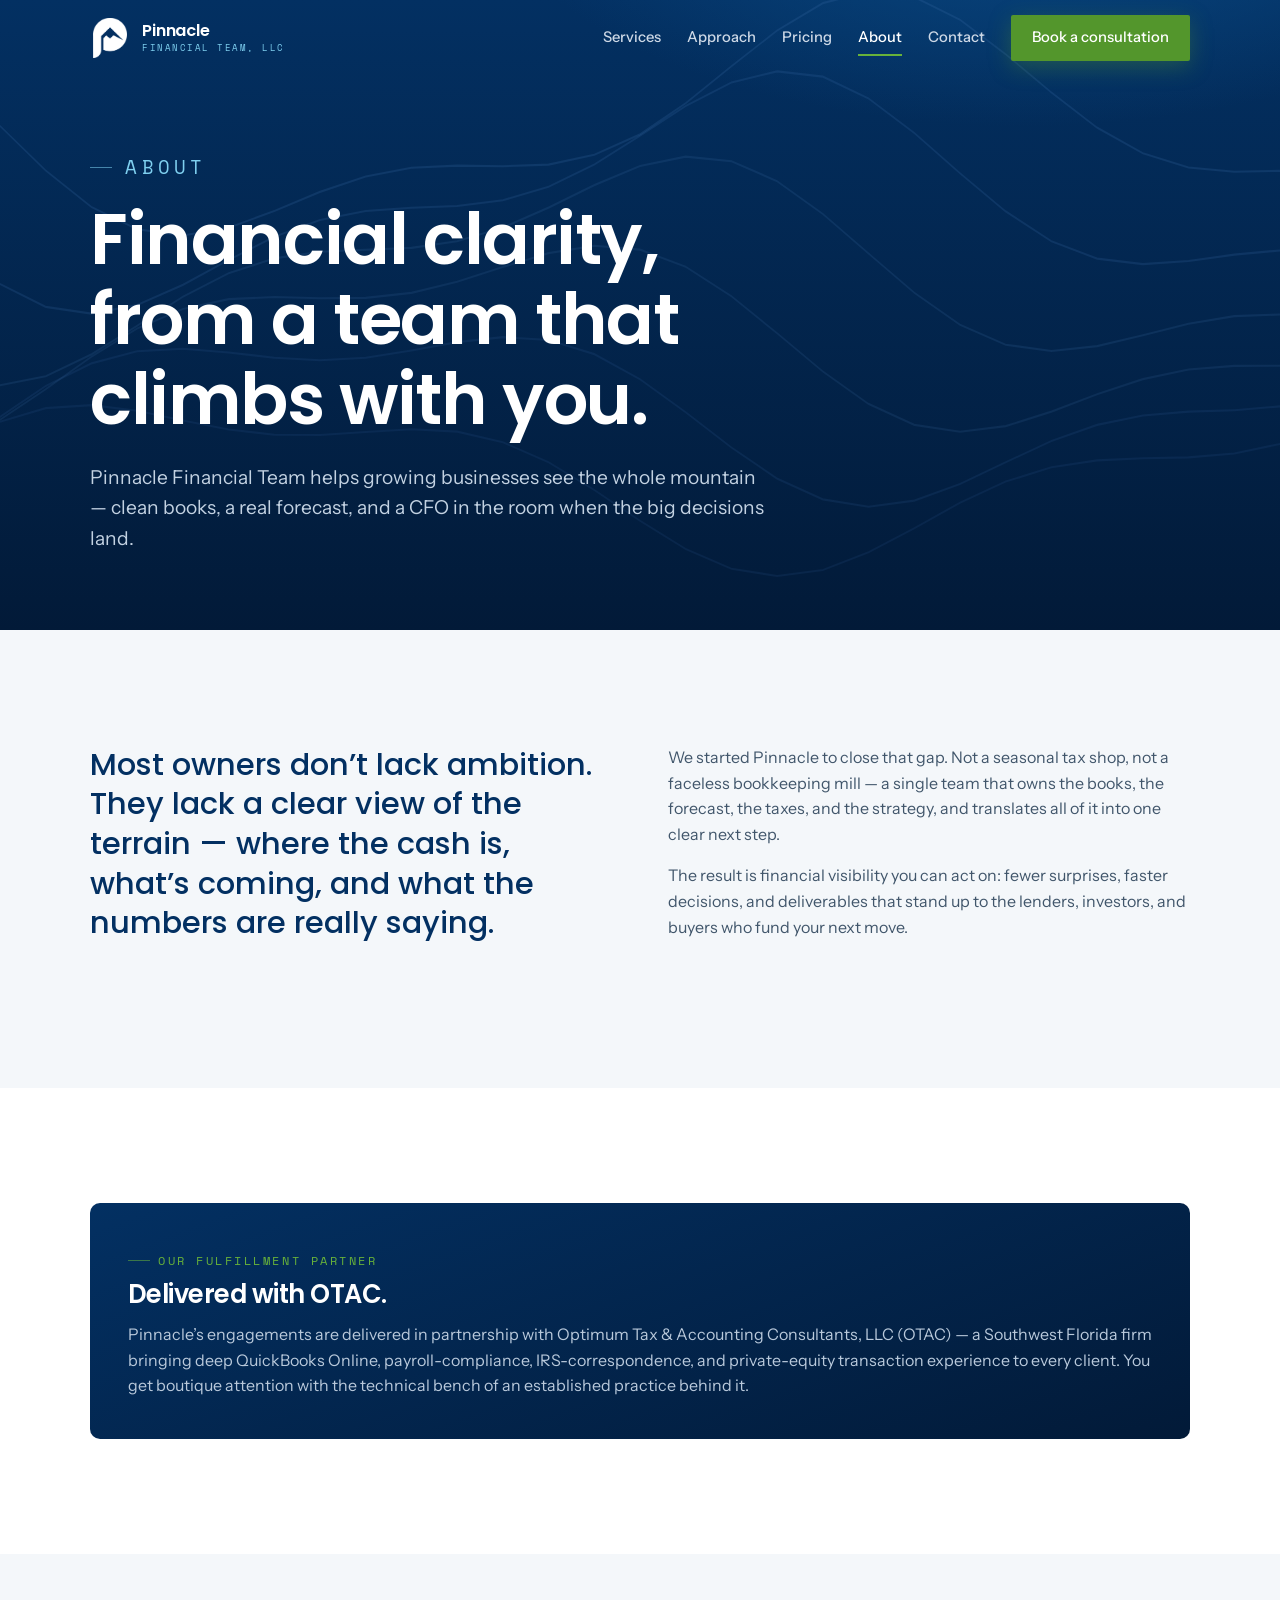
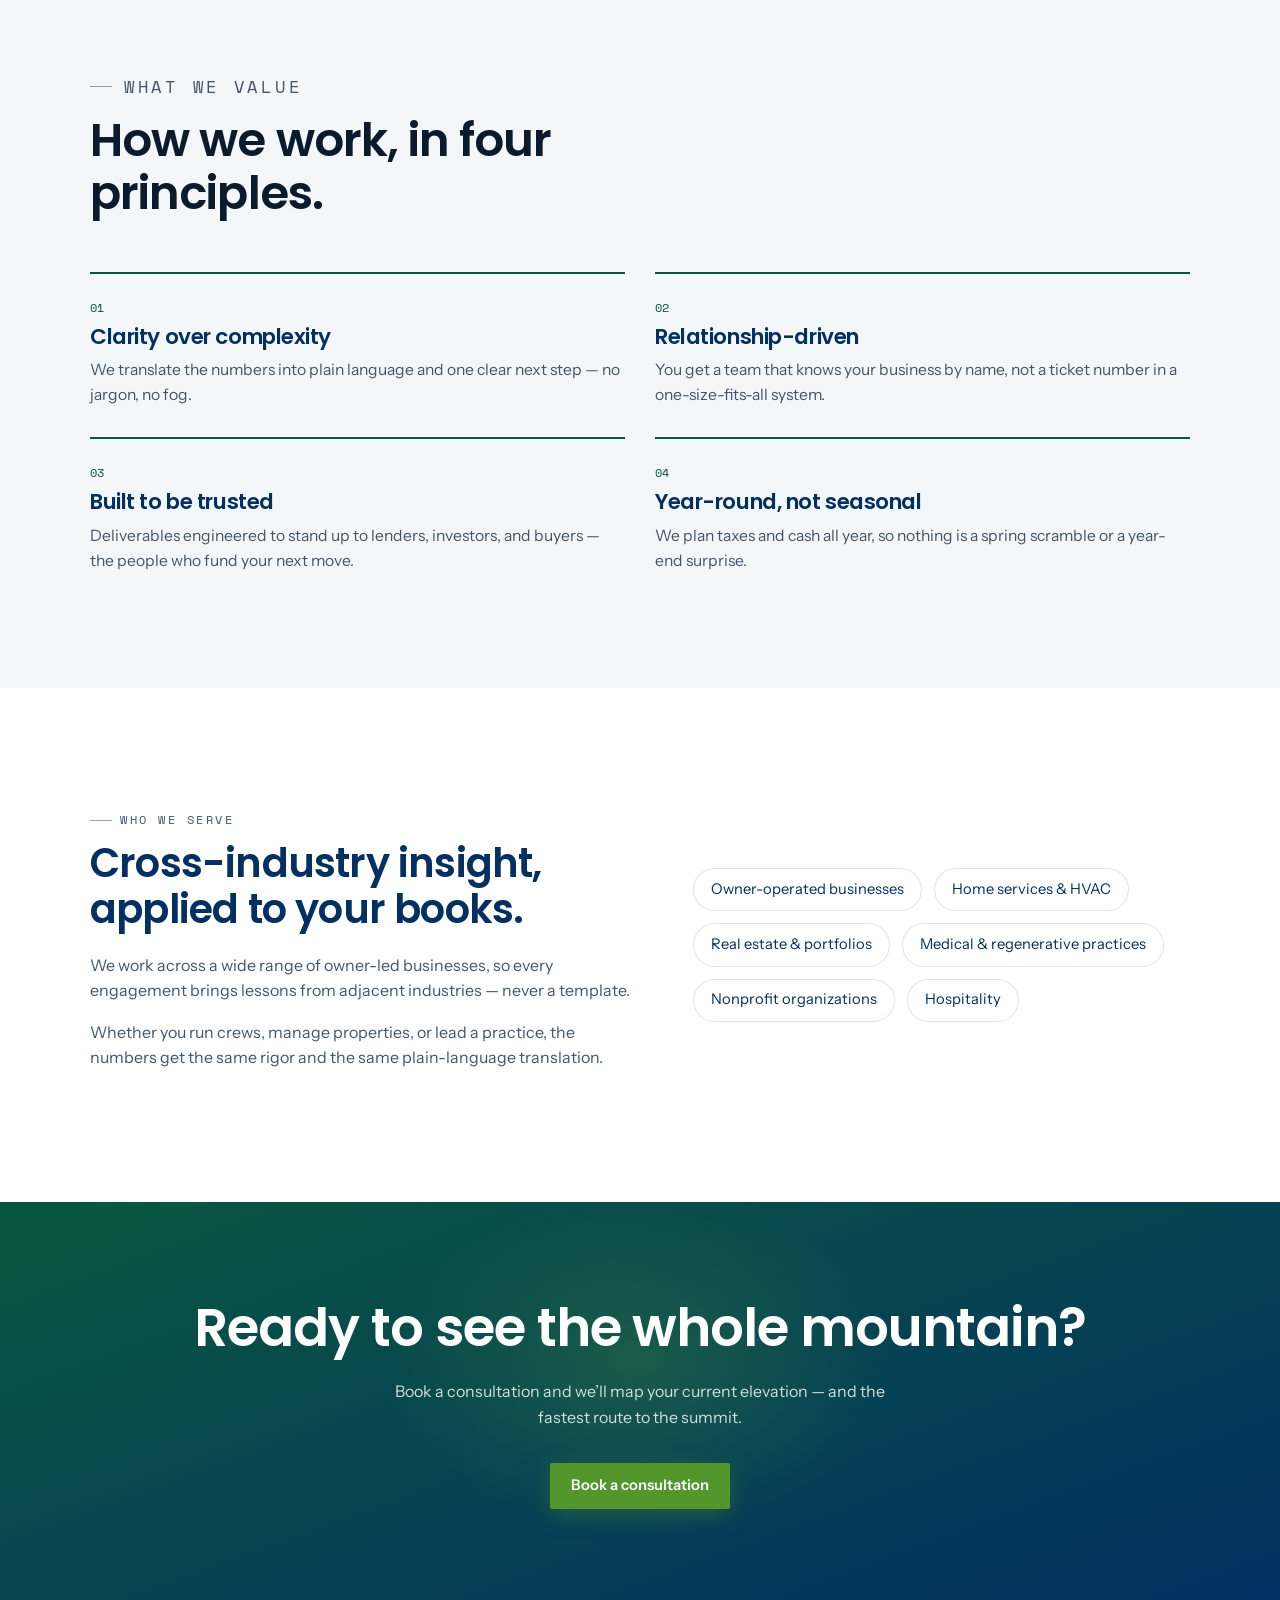
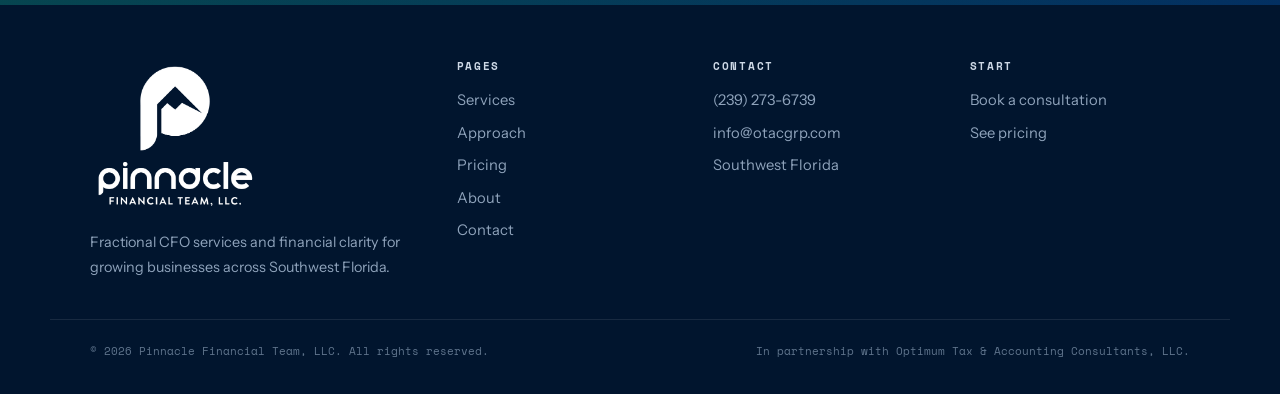
==== commit 28077758: "Add files via upload" ====
--- a/about.html
+++ b/about.html
@@ -2,27 +2,43 @@
 <meta charset="utf-8"><meta name="viewport" content="width=device-width, initial-scale=1">
 <title>About — Pinnacle Financial Team, LLC</title><meta name="description" content="Financial clarity for growing businesses, delivered with OTAC across Southwest Florida.">
 <link rel="preconnect" href="https://fonts.googleapis.com"><link rel="preconnect" href="https://fonts.gstatic.com" crossorigin>
-<link href="https://fonts.googleapis.com/css2?family=Fraunces:ital,opsz,wght@0,9..144,400;0,9..144,500;0,9..144,600;1,9..144,500&family=Instrument+Sans:wght@400;500;600&family=Space+Mono:wght@400;700&display=swap" rel="stylesheet">
+<link href="https://fonts.googleapis.com/css2?family=Instrument+Sans:wght@400;500;600&family=Poppins:ital,wght@0,400;0,500;0,600;0,700;1,500&family=Space+Mono:wght@400;700&display=swap" rel="stylesheet">
 <style>
 :root{--navy:#033062;--navy-deep:#021a38;--steel:#0a608b;--pine:#095740;--ascent:#53962c;--ascent-bright:#68b23a;--fog:#aaaaaa;--paper:#f4f7fa;--ink:#0b1b2b;--line:rgba(11,27,43,.12);--maxw:1180px}
 *{box-sizing:border-box;margin:0;padding:0}
 html{scroll-behavior:smooth}
 body{font-family:"Instrument Sans",system-ui,sans-serif;color:var(--ink);background:var(--paper);line-height:1.6;-webkit-font-smoothing:antialiased;overflow-x:hidden}
-h1,h2,h3{font-family:"Fraunces",Georgia,serif;font-weight:500;line-height:1.05;letter-spacing:-.01em}
+h1,h2,h3{font-family:"Poppins",system-ui,sans-serif;font-weight:600;line-height:1.14;letter-spacing:-.02em}
 a{color:inherit;text-decoration:none} img{display:block;max-width:100%}
 .wrap{max-width:var(--maxw);margin-inline:auto;padding-inline:clamp(20px,5vw,40px)}
 .eyebrow{font-family:"Space Mono",monospace;font-size:.72rem;letter-spacing:.22em;text-transform:uppercase;color:var(--steel)}
 /* nav */
-.nav{position:fixed;inset:0 0 auto 0;z-index:60;transition:background .3s,border-color .3s;border-bottom:1px solid transparent}
-.nav.scrolled{background:rgba(3,26,56,.92);backdrop-filter:blur(12px);border-color:rgba(255,255,255,.08)}
-.nav-in{display:flex;align-items:center;justify-content:space-between;height:70px;max-width:var(--maxw);margin-inline:auto;padding-inline:clamp(20px,5vw,40px)}
-.brand{display:flex;align-items:center;gap:11px} .brand img{height:32px}
-.brand-txt{color:#fff;font-family:"Fraunces",serif;font-size:1.1rem} .brand-txt b{font-weight:600}
+.sr-only{position:absolute;width:1px;height:1px;padding:0;margin:-1px;overflow:hidden;clip:rect(0,0,0,0);white-space:nowrap;border:0}
+.nav{position:fixed;inset:0 0 auto 0;z-index:60;transition:background .3s,border-color .3s,box-shadow .3s;border-bottom:1px solid transparent}
+.nav.scrolled{background:rgba(255,255,255,.9);backdrop-filter:blur(14px) saturate(1.4);border-color:rgba(3,48,98,.10);box-shadow:0 6px 26px rgba(3,48,98,.07)}
+.nav-in{display:flex;align-items:center;justify-content:space-between;height:76px;max-width:var(--maxw);margin-inline:auto;padding-inline:clamp(20px,5vw,40px)}
+.brand{display:flex;align-items:center;gap:12px}
+.brand-mark{position:relative;width:40px;height:40px;flex:none}
+.brand-mark img{position:absolute;inset:0;width:100%;height:100%;object-fit:contain;transition:opacity .3s}
+.brand-mark .on-light{opacity:0}
+.nav.scrolled .brand-mark .on-dark{opacity:0}
+.nav.scrolled .brand-mark .on-light{opacity:1}
+.brand-txt{color:#fff;font-family:"Poppins",system-ui,sans-serif;font-size:1.02rem;font-weight:600;letter-spacing:-.01em;line-height:1.15;transition:color .3s}
+.brand-txt b{font-weight:600}
+.brand-txt small{display:block;font-family:"Space Mono",monospace;font-weight:400;font-size:.56rem;letter-spacing:.17em;text-transform:uppercase;color:#7fd0f0;transition:color .3s;margin-top:2px}
+.nav.scrolled .brand-txt{color:var(--navy)}
+.nav.scrolled .brand-txt small{color:var(--steel)}
 .nav-links{display:flex;align-items:center;gap:26px}
-.nav-links a{color:#cdd8e6;font-size:.92rem;transition:color .2s;position:relative}
+.nav-links a{color:#cdd8e6;font-size:.92rem;font-weight:500;transition:color .2s;position:relative}
 .nav-links a:hover{color:#fff}
 .nav-links a.active{color:#fff}
 .nav-links a.active::after{content:"";position:absolute;left:0;right:0;bottom:-6px;height:2px;background:var(--ascent-bright)}
+.nav.scrolled .nav-links a{color:#41566b}
+.nav.scrolled .nav-links a:hover{color:var(--navy)}
+.nav.scrolled .nav-links a.active{color:var(--navy)}
+.nav.scrolled .nav-links a.active::after{background:var(--ascent)}
+.nav-links a.btn-green,.nav.scrolled .nav-links a.btn-green{color:#fff}
+.nav.scrolled .nav-links a.btn-green{box-shadow:0 6px 18px rgba(83,150,44,.25)}
 .btn{display:inline-flex;align-items:center;justify-content:center;gap:.5em;font-weight:600;font-size:.92rem;padding:.72em 1.35em;border-radius:2px;border:1px solid transparent;cursor:pointer;transition:transform .15s,background .2s,box-shadow .2s}
 .btn-green{background:var(--ascent);color:#fff;box-shadow:0 6px 22px rgba(83,150,44,.35)} .btn-green:hover{background:var(--ascent-bright);transform:translateY(-1px)}
 .btn-ghost{background:transparent;color:#fff;border-color:rgba(255,255,255,.35)} .btn-ghost:hover{border-color:#fff}
@@ -70,7 +86,7 @@
 .stats{background:var(--navy-deep);border-block:1px solid rgba(255,255,255,.06)}
 .stats-in{display:grid;grid-template-columns:repeat(4,1fr);gap:1px;background:rgba(255,255,255,.06)}
 .stat{background:var(--navy-deep);padding:34px 26px;text-align:center}
-.stat-v{display:block;font-family:"Fraunces",serif;font-size:clamp(2.2rem,4vw,3rem);color:#fff}.stat-v span{color:var(--ascent-bright)}
+.stat-v{display:block;font-family:"Poppins",sans-serif;font-weight:600;font-size:clamp(2.2rem,4vw,3rem);color:#fff}.stat-v span{color:var(--ascent-bright)}
 .stat-l{font-family:"Space Mono",monospace;font-size:.68rem;letter-spacing:.12em;text-transform:uppercase;color:#7f95ae;margin-top:6px;display:block}
 /* teasers (home) */
 .teaser-grid{display:grid;grid-template-columns:repeat(3,1fr);gap:1px;background:var(--line);border:1px solid var(--line)}
@@ -84,7 +100,7 @@
 .mini-ascent{display:grid;grid-template-columns:repeat(4,1fr);gap:20px;position:relative;margin-top:20px}
 .mini-ascent::before{content:"";position:absolute;left:6%;right:6%;top:9px;height:2px;background:linear-gradient(90deg,rgba(10,96,139,.3),rgba(83,150,44,.7))}
 .mz{position:relative;padding-top:34px}.mz .dot{position:absolute;top:3px;left:0;width:13px;height:13px;border-radius:50%;background:var(--ascent);box-shadow:0 0 0 4px var(--paper)}
-.mz .num{font-family:"Space Mono",monospace;font-size:.72rem;color:var(--steel)}.mz h4{font-family:"Fraunces",serif;font-weight:500;font-size:1.25rem;color:var(--navy);margin:.1em 0 .3em}.mz p{color:#41566b;font-size:.9rem}
+.mz .num{font-family:"Space Mono",monospace;font-size:.72rem;color:var(--steel)}.mz h4{font-family:"Poppins",sans-serif;font-weight:600;font-size:1.25rem;color:var(--navy);margin:.1em 0 .3em}.mz p{color:#41566b;font-size:.9rem}
 /* services deep */
 .svc-detail{display:grid;grid-template-columns:repeat(2,1fr);gap:26px}
 .svc-card{background:#fff;border:1px solid var(--line);border-radius:8px;padding:32px 30px;transition:transform .25s,box-shadow .25s}
@@ -99,13 +115,13 @@
 /* deliver strip */
 .deliver{display:grid;grid-template-columns:repeat(4,1fr);gap:22px}
 .dl{border-top:2px solid var(--pine);padding-top:18px}.dl .k{font-family:"Space Mono",monospace;font-size:.66rem;letter-spacing:.12em;text-transform:uppercase;color:var(--pine)}
-.dl h4{font-family:"Fraunces",serif;font-weight:500;font-size:1.15rem;color:var(--navy);margin:.3em 0 .3em}.dl p{color:#41566b;font-size:.9rem}
+.dl h4{font-family:"Poppins",sans-serif;font-weight:600;font-size:1.15rem;color:var(--navy);margin:.3em 0 .3em}.dl p{color:#41566b;font-size:.9rem}
 /* approach phases */
 .phases{display:grid;gap:1px;background:rgba(255,255,255,.12);border:1px solid rgba(255,255,255,.12);border-radius:8px;overflow:hidden}
 .phase{background:var(--navy);padding:34px 34px;display:grid;grid-template-columns:210px 1fr auto;gap:30px;align-items:start}
 .phase .lead{display:flex;flex-direction:column;gap:6px}
 .phase .num{font-family:"Space Mono",monospace;color:var(--ascent-bright);font-size:.8rem;letter-spacing:.1em}
-.phase .alt{font-family:"Fraunces",serif;font-size:1.7rem;color:#fff}
+.phase .alt{font-family:"Poppins",sans-serif;font-weight:500;font-size:1.7rem;color:#fff}
 .phase h3{font-family:"Instrument Sans",sans-serif;font-weight:600;font-size:1.1rem;color:#dfe9f3;margin-bottom:.4em}
 .phase p{color:#a9bccf;font-size:.96rem;max-width:52ch}
 .phase ul{list-style:none;min-width:200px}
@@ -119,7 +135,7 @@
 .cadence{display:grid;grid-template-columns:repeat(3,1fr);gap:24px}
 .cad{border-left:3px solid var(--ascent);padding:6px 0 6px 22px}
 .cad .k{font-family:"Space Mono",monospace;font-size:.7rem;letter-spacing:.13em;text-transform:uppercase;color:var(--steel)}
-.cad h4{font-family:"Fraunces",serif;font-weight:500;font-size:1.3rem;color:var(--navy);margin:.2em 0 .4em}.cad p{color:#41566b;font-size:.94rem}
+.cad h4{font-family:"Poppins",sans-serif;font-weight:600;font-size:1.3rem;color:var(--navy);margin:.2em 0 .4em}.cad p{color:#41566b;font-size:.94rem}
 /* pricing interactive */
 .rev-ask{text-align:center;font-family:"Space Mono",monospace;font-size:.74rem;letter-spacing:.16em;text-transform:uppercase;color:var(--steel);margin-bottom:16px}
 .rev-btns{display:flex;justify-content:center;flex-wrap:wrap;gap:10px;margin-bottom:40px}
@@ -142,9 +158,9 @@
 .tier-top{display:flex;align-items:center;justify-content:space-between;margin-bottom:6px}
 .tier-alt{font-family:"Space Mono",monospace;font-size:.66rem;letter-spacing:.2em;color:var(--steel)}.tier.focus .tier-alt{color:var(--ascent)}
 .tier-ribbon{background:var(--ascent);color:#fff;font-family:"Space Mono",monospace;font-size:.56rem;letter-spacing:.1em;text-transform:uppercase;padding:3px 9px;border-radius:2px}
-.tier-name{font-family:"Fraunces",serif;font-size:1.3rem;color:var(--navy);display:block;margin-bottom:14px}
+.tier-name{font-family:"Poppins",sans-serif;font-weight:600;font-size:1.3rem;color:var(--navy);display:block;margin-bottom:14px}
 .tier-price{display:flex;align-items:baseline;gap:1px;margin-bottom:2px}
-.tier-cur{font-family:"Fraunces",serif;font-size:1.3rem;color:var(--ink)}.tier-amt{font-family:"Fraunces",serif;font-size:2.2rem;color:var(--ink)}
+.tier-cur{font-family:"Poppins",sans-serif;font-weight:600;font-size:1.3rem;color:var(--ink)}.tier-amt{font-family:"Poppins",sans-serif;font-weight:600;font-size:2.2rem;color:var(--ink)}
 .tier-per{font-family:"Space Mono",monospace;font-size:.78rem;color:var(--fog);margin-left:3px}
 .tier-rev{font-family:"Space Mono",monospace;font-size:.7rem;color:var(--steel);margin-bottom:18px}
 .tier-feats{list-style:none;margin-bottom:22px}
@@ -157,7 +173,7 @@
 .matrix-wrap{overflow-x:auto}
 .matrix{width:100%;border-collapse:collapse;min-width:680px}
 .matrix th,.matrix td{padding:15px 16px;text-align:center;border-bottom:1px solid var(--line);font-size:.92rem}
-.matrix thead th{font-family:"Fraunces",serif;font-weight:500;font-size:1.05rem;color:var(--navy);border-bottom:2px solid var(--navy)}
+.matrix thead th{font-family:"Poppins",sans-serif;font-weight:600;font-size:1.05rem;color:var(--navy);border-bottom:2px solid var(--navy)}
 .matrix thead th.rec{color:var(--ascent)}
 .matrix tbody th{text-align:left;font-weight:500;color:#33475b;font-family:"Instrument Sans",sans-serif}
 .matrix td.yes{color:var(--ascent);font-weight:700}.matrix td.no{color:var(--fog)}
@@ -165,7 +181,7 @@
 /* faq */
 .faq{max-width:820px;margin-inline:auto}
 .qa{border-bottom:1px solid var(--line)}
-.qa button{width:100%;text-align:left;background:none;border:0;cursor:pointer;font:inherit;padding:22px 2px;display:flex;justify-content:space-between;align-items:center;gap:20px;color:var(--navy);font-family:"Fraunces",serif;font-size:1.2rem}
+.qa button{width:100%;text-align:left;background:none;border:0;cursor:pointer;font:inherit;padding:22px 2px;display:flex;justify-content:space-between;align-items:center;gap:20px;color:var(--navy);font-family:"Poppins",sans-serif;font-weight:500;font-size:1.15rem}
 .qa .ic{flex:none;width:22px;height:22px;position:relative}
 .qa .ic::before,.qa .ic::after{content:"";position:absolute;background:var(--ascent);border-radius:2px;left:50%;top:50%;transition:transform .25s}
 .qa .ic::before{width:14px;height:2px;transform:translate(-50%,-50%)}.qa .ic::after{width:2px;height:14px;transform:translate(-50%,-50%)}
@@ -183,14 +199,14 @@
 .chip{border:1px solid var(--line);background:#fff;border-radius:100px;padding:.6em 1.15em;font-size:.92rem;color:var(--navy)}
 /* about story */
 .story{display:grid;grid-template-columns:1fr 1fr;gap:56px;align-items:start}
-.story .lede{font-family:"Fraunces",serif;font-size:clamp(1.4rem,2.4vw,1.9rem);color:var(--navy);line-height:1.3}
+.story .lede{font-family:"Poppins",sans-serif;font-weight:500;font-size:clamp(1.4rem,2.4vw,1.9rem);color:var(--navy);line-height:1.3}
 .story p{color:#41566b;margin-bottom:1em}
 .partner{background:linear-gradient(160deg,var(--navy),var(--navy-deep));color:#eaf1f8;border-radius:10px;padding:40px 38px}
 .partner .eyebrow{color:var(--ascent-bright)}.partner h3{color:#fff;font-size:1.6rem;margin:.4em 0 .5em}.partner p{color:#b9c9db}
 /* expect steps */
 .expect{display:grid;grid-template-columns:repeat(4,1fr);gap:22px;position:relative}
 .ex{padding-top:8px}.ex .num{font-family:"Space Mono",monospace;font-size:1.4rem;color:var(--ascent);display:block;margin-bottom:.3em}
-.ex h4{font-family:"Fraunces",serif;font-weight:500;font-size:1.2rem;color:var(--navy);margin-bottom:.3em}.ex p{color:#41566b;font-size:.92rem}
+.ex h4{font-family:"Poppins",sans-serif;font-weight:600;font-size:1.2rem;color:var(--navy);margin-bottom:.3em}.ex p{color:#41566b;font-size:.92rem}
 /* contact */
 .contact-in{display:grid;grid-template-columns:1fr 1fr;gap:56px}
 .contact-copy .line{font-family:"Space Mono",monospace;font-size:.94rem;color:var(--navy);margin-bottom:.8em}.contact-copy .line span{color:var(--steel)}
@@ -217,10 +233,13 @@
 .reveal.in{opacity:1;transform:none}
 /* responsive */
 @media(max-width:940px){
- .nav-links{position:fixed;inset:70px 0 auto 0;flex-direction:column;background:var(--navy-deep);padding:24px;gap:18px;transform:translateY(-140%);transition:transform .3s;border-bottom:1px solid rgba(255,255,255,.1)}
+ .nav-links{position:fixed;inset:76px 0 auto 0;flex-direction:column;align-items:flex-start;background:#fff;padding:24px;gap:18px;transform:translateY(-140%);transition:transform .3s;border-bottom:1px solid rgba(3,48,98,.10);box-shadow:0 18px 40px rgba(3,48,98,.12)}
+ .nav-links a,.nav.scrolled .nav-links a{color:var(--navy)}
+ .nav-links a.btn-green,.nav.scrolled .nav-links a.btn-green{color:#fff}
  .nav-links.open{transform:none}.nav-links a.active::after{display:none}
  .nav-toggle{display:inline-flex;flex-direction:column;gap:5px;background:none;border:0;cursor:pointer;padding:6px}
- .nav-toggle span{width:24px;height:2px;background:#fff;display:block}
+ .nav-toggle span{width:24px;height:2px;background:#fff;display:block;transition:background .3s}
+ .nav.scrolled .nav-toggle span{background:var(--navy)}
  .teaser-grid,.svc-detail,.values-grid,.story,.contact-in{grid-template-columns:1fr}
  .mini-ascent,.deliver,.timeline,.cadence,.expect,.tiers,.serve-grid{grid-template-columns:1fr 1fr}
  .mini-ascent::before{display:none}
@@ -236,9 +255,118 @@
  .hero *{opacity:1 !important;transform:none !important}
  .hero-mtn .mtn,.hero-mtn .crest,.hero-mtn .contour,.pcrest{opacity:1 !important;transform:none !important;stroke-dashoffset:0 !important}
 }
+
+/* ================= v2 upgrade layer ================= */
+:root{--lime:#8ede4d;--lime-dim:rgba(142,222,77,.55);--ascent-deep:#3f7a21}
+html{scroll-behavior:smooth}
+:focus-visible{outline:2px solid var(--ascent-bright);outline-offset:3px;border-radius:2px}
+
+/* reveal rebuilt as an animation so hover transforms stay free afterwards */
+.reveal{opacity:0;transform:translateY(24px);transition:none}
+.reveal.in{opacity:1;transform:none;animation:revealIn .75s cubic-bezier(.2,.7,.2,1) var(--d,0ms) backwards}
+@keyframes revealIn{from{opacity:0;transform:translateY(24px)}to{opacity:1;transform:none}}
+
+/* small green labels on light backgrounds: deepen for legibility */
+.tz .n,.svc-card .tag,.ex .num{color:var(--ascent-deep)}
+
+/* nav scroll progress */
+.nav-prog{position:absolute;left:0;right:0;bottom:-1px;height:2px;overflow:hidden;pointer-events:none}
+.nav-prog i{display:block;height:100%;width:100%;transform:scaleX(0);transform-origin:left;background:linear-gradient(90deg,var(--steel),var(--ascent-bright));opacity:0;transition:opacity .3s}
+.nav.scrolled .nav-prog i{opacity:1}
+
+/* ============ dark sections: contrast repair ============ */
+.dark .mz h4{color:#fff;transition:color .45s,text-shadow .45s}
+.dark .mz p{color:#a9bed3;transition:color .45s}
+.dark .mz .num{color:#7fd0f0;transition:color .45s}
+.dark .mz{transition:transform .45s cubic-bezier(.2,.7,.2,1)}
+
+/* ascent rail + travelling light */
+.dark .mini-ascent::before{background:linear-gradient(90deg,rgba(127,208,240,.28),rgba(142,222,77,.6));height:1px;top:10px}
+.dark .mini-ascent::after{content:"";position:absolute;left:6%;top:9px;width:84px;height:3px;border-radius:3px;background:linear-gradient(90deg,rgba(142,222,77,0),var(--lime),rgba(142,222,77,0));filter:blur(1px);animation:railTrail 8s linear infinite}
+@keyframes railTrail{0%{margin-left:0;opacity:0}6%{opacity:.95}90%{opacity:.95}100%{margin-left:calc(88% - 84px);opacity:0}}
+
+/* ascent dots: idle state, then highlighted one by one */
+.dark .mz .dot{background:#0c355c;border:2px solid rgba(142,222,77,.4);box-shadow:none;transition:background .45s,border-color .45s,transform .45s,box-shadow .45s}
+.dark .mz.active .dot{background:var(--lime);border-color:var(--lime);transform:scale(1.22);box-shadow:0 0 0 6px rgba(142,222,77,.13),0 0 26px 5px var(--lime-dim)}
+.dark .mz.active .dot::after{content:"";position:absolute;inset:-7px;border-radius:50%;border:1px solid rgba(142,222,77,.65);animation:dotPing 1.9s ease-out infinite}
+@keyframes dotPing{0%{transform:scale(.65);opacity:.85}100%{transform:scale(2.1);opacity:0}}
+.dark .mz.active{transform:translateY(-4px)}
+.dark .mz.active h4{color:var(--lime);text-shadow:0 0 22px rgba(142,222,77,.35)}
+.dark .mz.active .num{color:#fff}
+.dark .mz.active p{color:#dce8f4}
+
+/* deliverables strip on navy: glass cards, bright rule */
+.dark .deliver{gap:20px}
+.dark .dl{position:relative;border-top:0;padding:24px 22px 26px;border-radius:8px;background:linear-gradient(180deg,rgba(255,255,255,.055),rgba(255,255,255,.015));border:1px solid rgba(255,255,255,.10);overflow:hidden;transition:transform .4s cubic-bezier(.2,.7,.2,1),border-color .4s,background .4s,box-shadow .4s}
+.dark .dl::before{content:"";position:absolute;left:0;top:0;height:2px;width:100%;background:linear-gradient(90deg,var(--lime),rgba(142,222,77,.05));transform:scaleX(.4);transform-origin:left;transition:transform .55s cubic-bezier(.2,.7,.2,1)}
+.dark .dl .k{color:var(--lime);text-shadow:0 0 18px rgba(142,222,77,.3)}
+.dark .dl h4{color:#fff;font-size:1.2rem}
+.dark .dl p{color:#aec3d7}
+.dark .dl:hover{transform:translateY(-6px);border-color:rgba(142,222,77,.38);background:linear-gradient(180deg,rgba(142,222,77,.09),rgba(255,255,255,.02));box-shadow:0 26px 50px rgba(0,0,0,.28)}
+.dark .dl:hover::before{transform:scaleX(1)}
+
+/* ============ pricing by elevation (home) ============ */
+.elev{position:relative;display:grid;grid-template-columns:repeat(4,1fr);gap:18px;align-items:end;margin-top:18px;padding-top:96px}
+.elev-ridge{position:absolute;left:0;right:0;top:0;height:100%;width:100%;pointer-events:none}
+.elev-ridge .ridge-line{fill:none;stroke:rgba(10,96,139,.32);stroke-width:2;stroke-linecap:round;stroke-dasharray:1800;stroke-dashoffset:1800;transition:stroke-dashoffset 2.4s cubic-bezier(.3,.7,.3,1) .15s}
+.elev.in .elev-ridge .ridge-line{stroke-dashoffset:0}
+.elev-card{position:relative;background:#fff;border:1px solid var(--line);border-radius:10px;padding:22px 22px 24px;margin-bottom:calc(var(--i,0) * 30px);box-shadow:0 12px 30px rgba(3,48,98,.055);transition:transform .45s cubic-bezier(.2,.7,.2,1),box-shadow .45s,border-color .45s}
+.elev-top{display:flex;align-items:center;justify-content:space-between;gap:10px;margin-bottom:12px;min-height:20px}
+.elev-idx{font-family:"Space Mono",monospace;font-size:.64rem;letter-spacing:.2em;color:var(--fog)}
+.elev-ribbon{font-family:"Space Mono",monospace;font-size:.55rem;letter-spacing:.1em;text-transform:uppercase;background:var(--ascent);color:#fff;padding:3px 9px;border-radius:100px}
+.elev-card h4{font-family:"Poppins",sans-serif;font-weight:600;font-size:1.22rem;color:var(--navy);line-height:1.2}
+.elev-price{font-family:"Poppins",sans-serif;font-weight:600;font-size:1.9rem;color:var(--ink);line-height:1.1;margin:.28em 0 .18em;letter-spacing:-.02em}
+.elev-price .cur{font-size:1.1rem;vertical-align:.42em;margin-right:1px}
+.elev-price .per{font-family:"Space Mono",monospace;font-size:.72rem;color:#7c8a99;margin-left:3px;letter-spacing:0}
+.elev-band{font-family:"Space Mono",monospace;font-size:.7rem;color:var(--steel);letter-spacing:.02em}
+.elev-meter{margin-top:16px;height:4px;border-radius:4px;background:rgba(3,48,98,.09);overflow:hidden}
+.elev-meter i{display:block;height:100%;width:0;border-radius:4px;background:linear-gradient(90deg,var(--steel),var(--ascent-bright));transition:width 1.5s cubic-bezier(.2,.7,.2,1) .45s}
+.elev-card.in .elev-meter i{width:var(--w,50%)}
+.elev-card.feat{border-color:rgba(83,150,44,.55);box-shadow:0 22px 54px rgba(83,150,44,.15)}
+.elev-card.feat::before{content:"";position:absolute;inset:-1px;border-radius:11px;pointer-events:none;animation:featPulse 3s ease-in-out infinite}
+@keyframes featPulse{0%,100%{box-shadow:0 0 0 0 rgba(83,150,44,.26)}55%{box-shadow:0 0 0 12px rgba(83,150,44,0)}}
+.elev-card:hover{transform:translateY(-9px);box-shadow:0 34px 64px rgba(3,48,98,.15);border-color:rgba(83,150,44,.5)}
+.elev-foot{text-align:center;margin-top:34px;font-family:"Space Mono",monospace;font-size:.74rem;letter-spacing:.05em;color:var(--steel)}
+.elev-ridge .ridge-fill{fill:url(#ridgeFade);stroke:none;opacity:0;transition:opacity 1.2s ease .5s}
+.elev.in .elev-ridge .ridge-fill{opacity:1}
+.elev-ridge .ridge-line{stroke:rgba(10,96,139,.34)}
+
+/* ============ premium polish ============ */
+.tz{transition:background .3s,transform .35s cubic-bezier(.2,.7,.2,1),box-shadow .35s}
+.svc-card,.val,.ex,.cad{transition:transform .4s cubic-bezier(.2,.7,.2,1),box-shadow .4s,border-color .4s}
+.tz:hover{transform:translateY(-4px);box-shadow:0 22px 44px rgba(3,48,98,.10);z-index:2}
+.svc-card:hover,.cad:hover{transform:translateY(-5px);box-shadow:0 26px 52px rgba(3,48,98,.10)}
+.btn{position:relative;overflow:hidden}
+.btn::after{content:"";position:absolute;top:0;left:-120%;width:60%;height:100%;background:linear-gradient(100deg,transparent,rgba(255,255,255,.28),transparent);transform:skewX(-18deg);transition:left .6s ease}
+.btn:hover::after{left:140%}
+.cta{position:relative}
+.cta::after{content:"";position:absolute;left:50%;top:-20%;width:min(720px,90%);height:120%;transform:translateX(-50%);background:radial-gradient(closest-side,rgba(104,178,58,.20),transparent 70%);pointer-events:none}
+.cta .wrap{position:relative;z-index:2}
+.eyebrow{display:inline-flex;align-items:center;gap:.7em}
+.eyebrow::before{content:"";width:22px;height:1px;background:currentColor;opacity:.55}
+.sec-head.center .eyebrow{justify-content:center}
+
+@media(max-width:940px){
+ .elev{grid-template-columns:1fr 1fr;padding-top:40px}
+ .elev-card{margin-bottom:0}
+ .elev-ridge{display:none}
+ .dark .mini-ascent::after{display:none}
+}
+@media(max-width:560px){
+ .elev{grid-template-columns:1fr}
+}
+@media(prefers-reduced-motion:reduce){
+ html{scroll-behavior:auto}
+ .reveal.in{animation:none}
+ .dark .mini-ascent::after,.dark .mz.active .dot::after,.elev-card.feat::before{display:none;animation:none}
+ .elev-ridge .ridge-line{transition:none;stroke-dashoffset:0}
+ .elev-ridge .ridge-fill{transition:none;opacity:1}
+ .elev-meter i{transition:none}
+ .btn::after{display:none}
+}
 </style></head><body id="top">
 <header class="nav" id="nav"><div class="nav-in">
-  <a class="brand" href="index.html"><img src="[data-uri]" alt="Pinnacle mark"><span class="brand-txt"><b>Pinnacle</b> Financial Team</span></a>
+  <a class="brand" href="index.html"><span class="brand-mark"><img class="on-dark" src="[data-uri]" alt=""><img class="on-light" src="[data-uri]" alt=""></span><span class="brand-txt"><b>Pinnacle</b><small>Financial Team, LLC</small></span><span class="sr-only">Pinnacle Financial Team, LLC</span></a>
   <button class="nav-toggle" aria-label="Menu" aria-expanded="false"><span></span><span></span><span></span></button>
   <nav class="nav-links" id="navlinks">
     <a href="services.html">Services</a>
@@ -295,4 +423,55 @@
 const cio=new IntersectionObserver((es)=>es.forEach(e=>{if(e.isIntersecting){countUp(e.target);cio.unobserve(e.target)}}),{threshold:.6});
 document.querySelectorAll('[data-target]').forEach(el=>cio.observe(el));
 document.querySelectorAll('.qa button').forEach(b=>b.addEventListener('click',()=>b.parentElement.classList.toggle('open')));
+
+/* ================= v2 upgrade layer ================= */
+(function(){
+  var RM = matchMedia('(prefers-reduced-motion: reduce)').matches;
+
+  /* nav scroll progress */
+  var navEl = document.getElementById('nav');
+  if(navEl){
+    var bar = document.createElement('div');
+    bar.className = 'nav-prog';
+    bar.innerHTML = '<i></i>';
+    navEl.appendChild(bar);
+    var fill = bar.firstChild;
+    var upd = function(){
+      var h = document.documentElement.scrollHeight - innerHeight;
+      fill.style.transform = 'scaleX(' + (h > 0 ? Math.min(scrollY / h, 1) : 0) + ')';
+    };
+    addEventListener('scroll', upd, {passive:true});
+    addEventListener('resize', upd);
+    upd();
+  }
+
+  /* the ascent: highlight each stage in sequence while it is on screen */
+  document.querySelectorAll('.dark .mini-ascent').forEach(function(group){
+    var zones = [].slice.call(group.querySelectorAll('.mz'));
+    if(!zones.length) return;
+    if(RM){ zones.forEach(function(z){ z.classList.add('active'); }); return; }
+    var i = 0, timer = null;
+    var setActive = function(n){
+      zones.forEach(function(z){ z.classList.remove('active'); });
+      i = n; zones[i].classList.add('active');
+    };
+    setActive(0);
+    var start = function(){ if(!timer) timer = setInterval(function(){ setActive((i + 1) % zones.length); }, 2100); };
+    var stop = function(){ clearInterval(timer); timer = null; };
+    new IntersectionObserver(function(es){
+      es.forEach(function(e){ e.isIntersecting ? start() : stop(); });
+    }, {threshold:.2}).observe(group);
+    zones.forEach(function(z, k){
+      z.addEventListener('mouseenter', function(){ stop(); setActive(k); });
+      z.addEventListener('mouseleave', start);
+    });
+  });
+
+  /* elevation pricing: draw the ridge once it scrolls into view */
+  document.querySelectorAll('.elev').forEach(function(el){
+    new IntersectionObserver(function(es, o){
+      es.forEach(function(e){ if(e.isIntersecting){ el.classList.add('in'); o.unobserve(el); } });
+    }, {threshold:.2}).observe(el);
+  });
+})();
 </script></body></html>
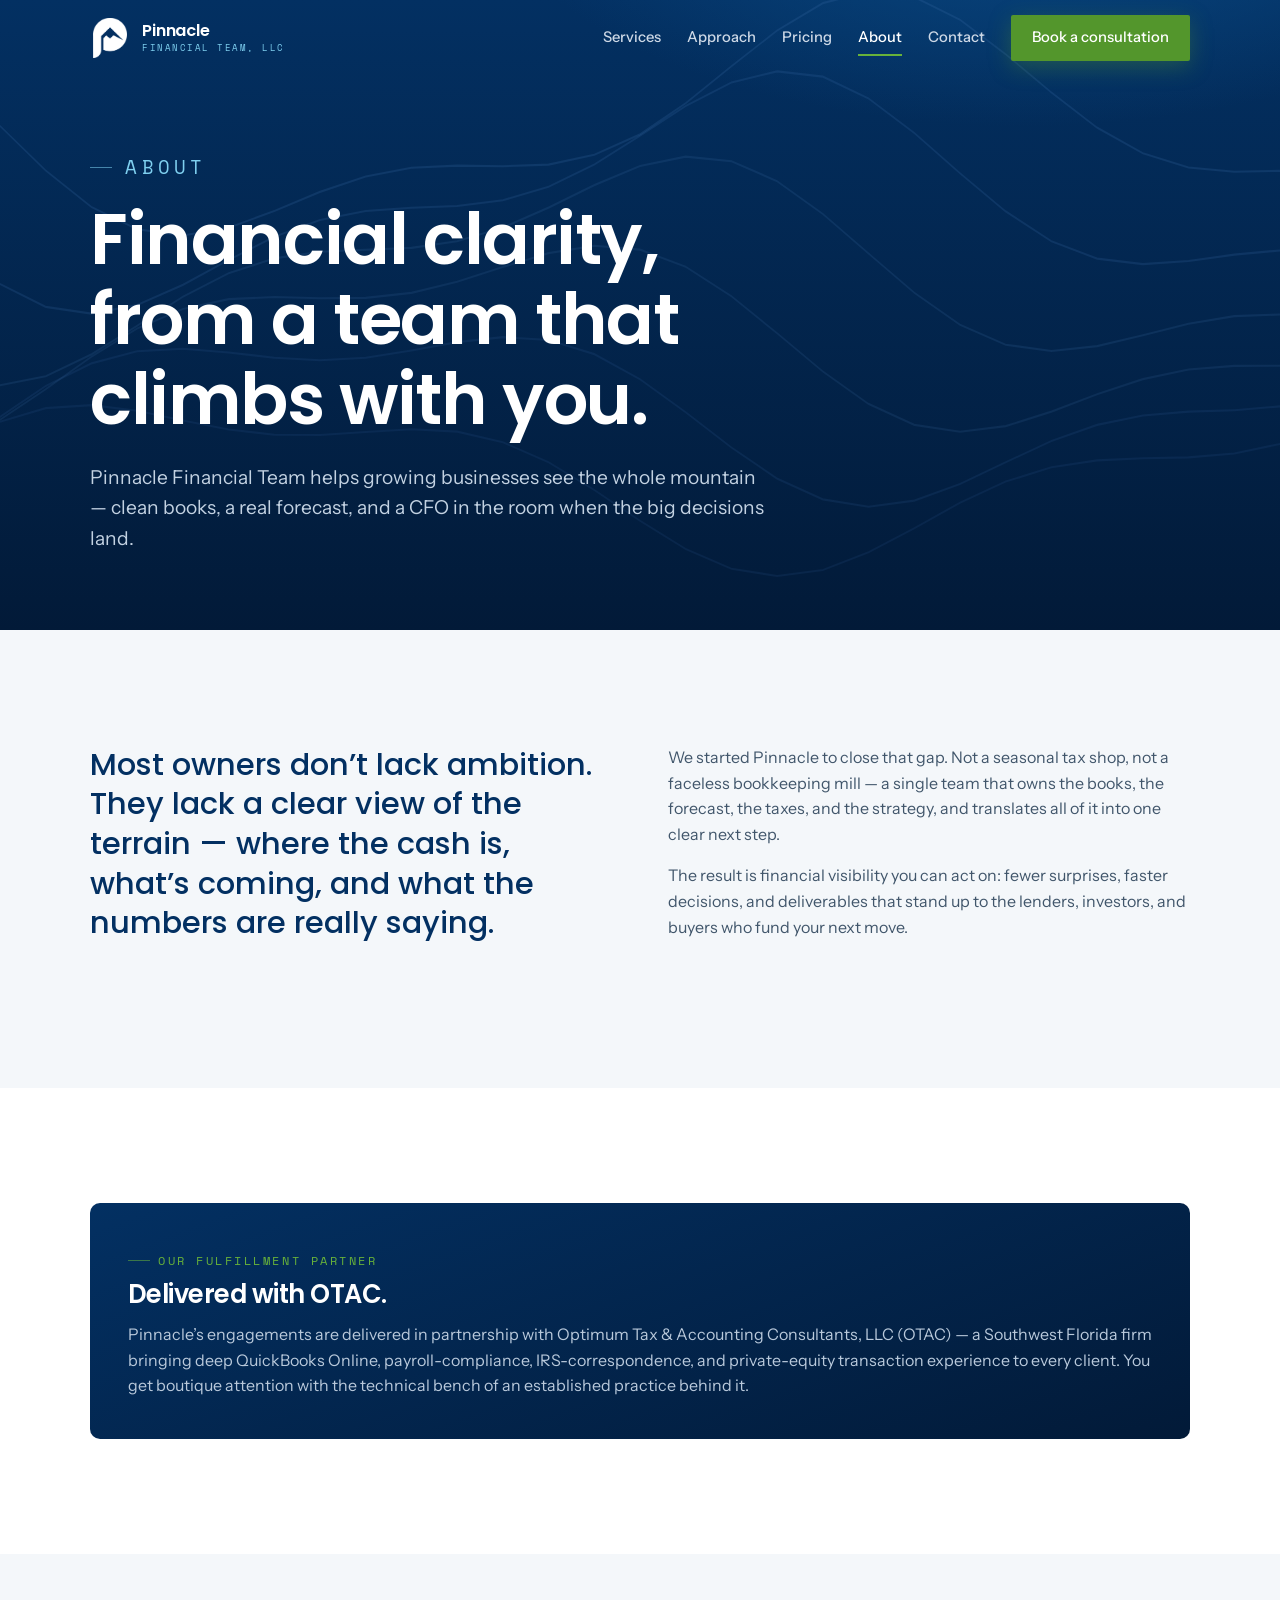
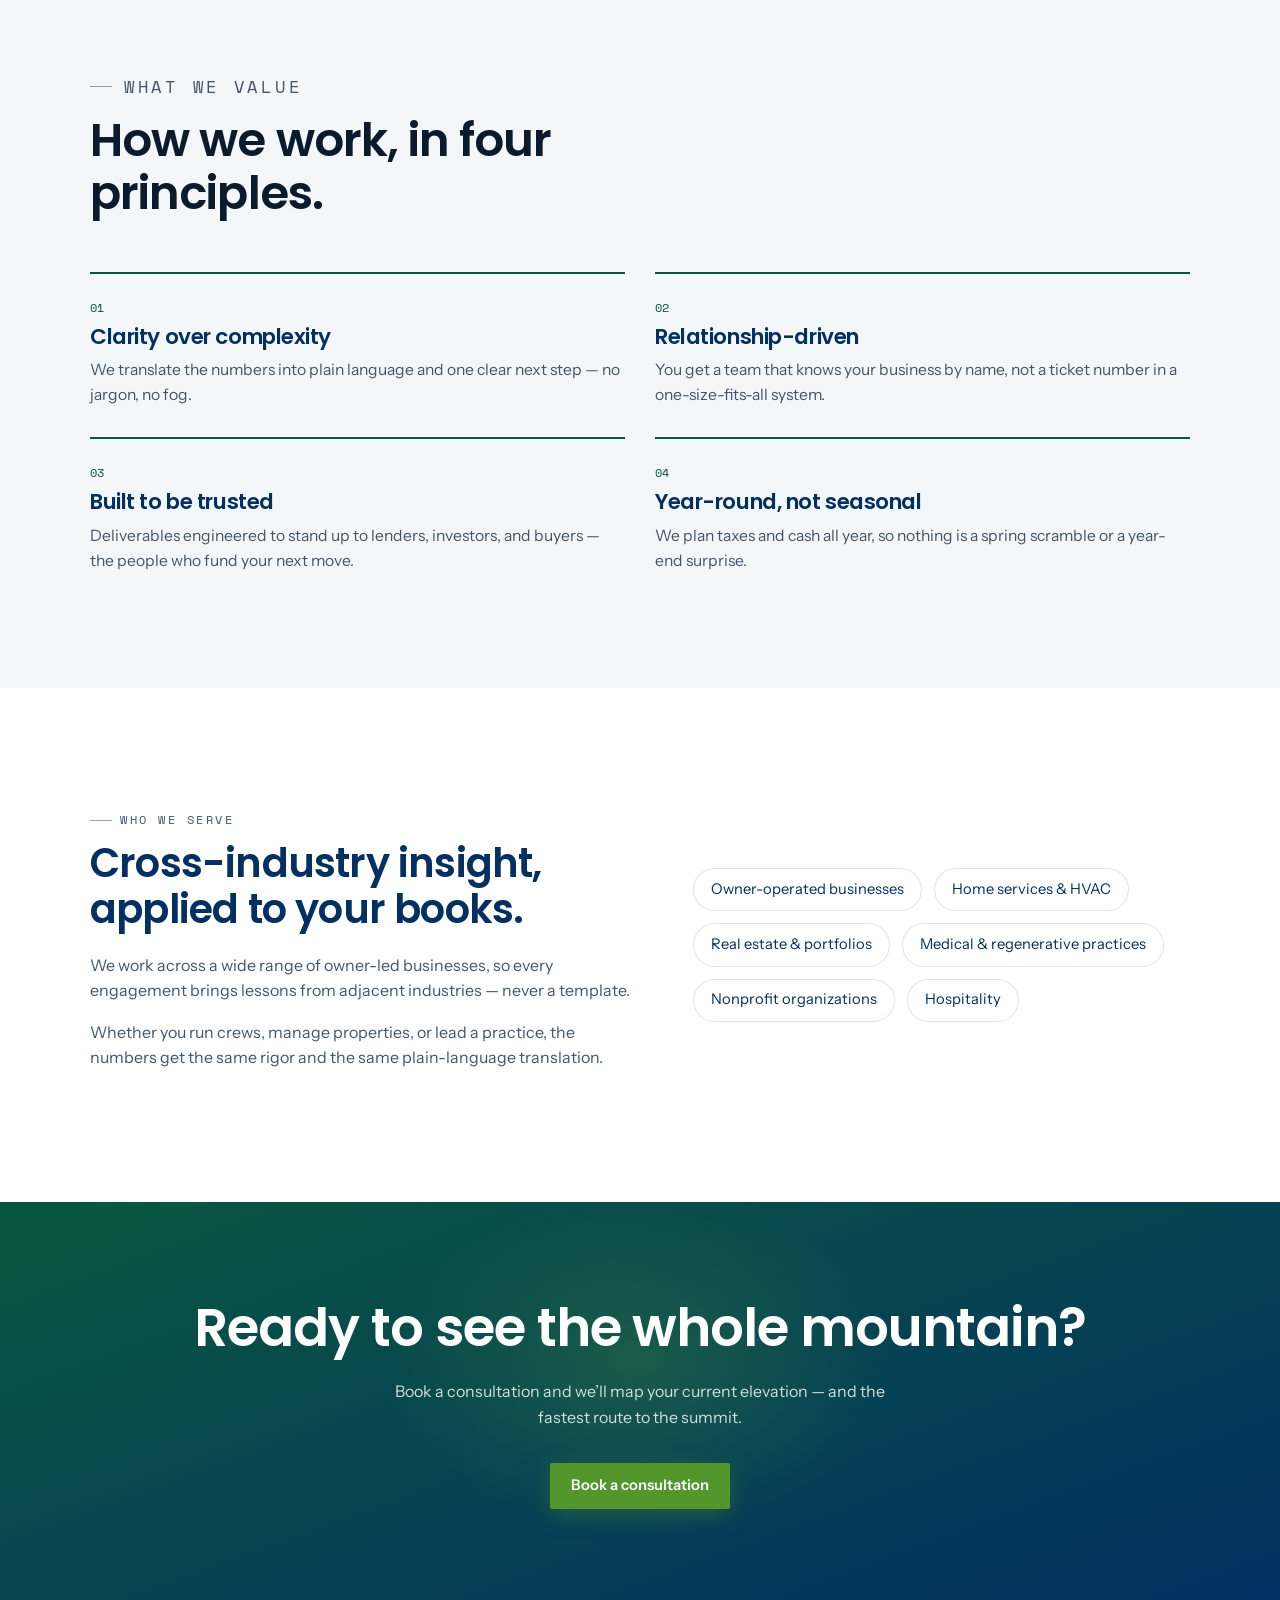
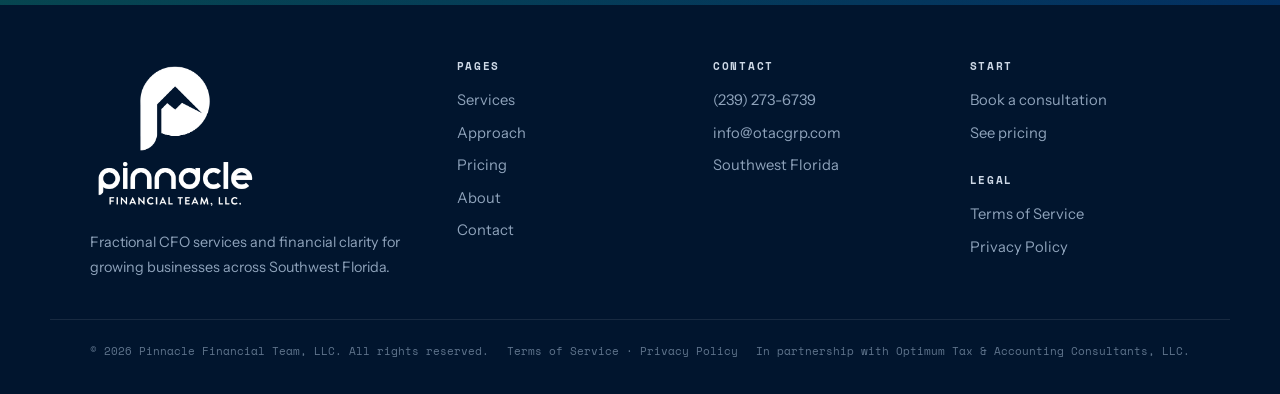
==== commit df31d65d: "Add files via upload" ====
--- a/about.html
+++ b/about.html
@@ -364,6 +364,49 @@
  .elev-meter i{transition:none}
  .btn::after{display:none}
 }
+
+/* ============ legal pages ============ */
+.legal-wrap{display:grid;grid-template-columns:230px 1fr;gap:56px;align-items:start}
+.legal-toc{position:sticky;top:104px}
+.legal-toc h4{font-family:"Space Mono",monospace;font-size:.66rem;letter-spacing:.15em;text-transform:uppercase;color:var(--steel);margin-bottom:14px}
+.legal-toc ul{list-style:none;border-left:1px solid var(--line)}
+.legal-toc li{margin:0}
+.legal-toc a{display:block;padding:7px 0 7px 14px;margin-left:-1px;border-left:2px solid transparent;font-size:.88rem;color:#41566b;transition:color .2s,border-color .2s}
+.legal-toc a:hover{color:var(--navy);border-left-color:var(--ascent)}
+.legal{max-width:760px}
+.legal h2{font-size:clamp(1.35rem,2.4vw,1.7rem);color:var(--navy);margin:2.4em 0 .6em;scroll-margin-top:110px}
+.legal h2:first-child{margin-top:0}
+.legal h3{font-family:"Poppins",sans-serif;font-size:1.02rem;font-weight:600;color:var(--navy);margin:1.7em 0 .5em}
+.legal p{color:#41566b;margin-bottom:1.05em;line-height:1.78}
+.legal ul,.legal ol{list-style:none;margin:0 0 1.3em}
+.legal li{position:relative;padding-left:22px;color:#41566b;margin-bottom:.55em;line-height:1.72}
+.legal ul li::before{content:"";position:absolute;left:2px;top:.68em;width:6px;height:6px;border-radius:50%;background:var(--ascent)}
+.legal ol{counter-reset:lg}
+.legal ol li{padding-left:34px;margin-bottom:1.05em;counter-increment:lg}
+.legal ol li::before{content:counter(lg,decimal-leading-zero);position:absolute;left:0;top:.15em;font-family:"Space Mono",monospace;font-size:.72rem;color:var(--ascent-deep);letter-spacing:.06em}
+.legal ol li b{color:var(--navy)}
+.legal a{color:var(--steel);text-decoration:underline;text-underline-offset:3px;text-decoration-thickness:1px}
+.legal a:hover{color:var(--ascent-deep)}
+.legal .callout{background:#fff;border:1px solid var(--line);border-left:3px solid var(--ascent);border-radius:8px;padding:24px 26px;margin:0 0 2.4em;box-shadow:0 12px 30px rgba(3,48,98,.05)}
+.legal .callout .k{font-family:"Space Mono",monospace;font-size:.66rem;letter-spacing:.15em;text-transform:uppercase;color:var(--ascent-deep);display:block;margin-bottom:10px}
+.legal .callout p:last-child{margin-bottom:0}
+.legal .contact-card{background:var(--navy);color:#dfe9f3;border-radius:10px;padding:28px 30px;margin-top:2.4em}
+.legal .contact-card h3{color:#fff;margin:0 0 14px}
+.legal .contact-card p{color:#b6c6d8;margin-bottom:.5em}
+.legal .contact-card a{color:var(--lime);text-decoration:none}
+.legal .contact-card a:hover{color:#fff}
+.legal .eff{font-family:"Space Mono",monospace;font-size:.72rem;letter-spacing:.12em;text-transform:uppercase;color:var(--steel);border-top:1px solid var(--line);padding-top:18px;margin-top:2.6em}
+.footer-legal a{text-decoration:none}
+.footer-legal a:hover{color:#fff}
+@media(max-width:940px){
+ .legal-wrap{grid-template-columns:1fr;gap:30px}
+ .legal-toc{position:static;display:flex;flex-wrap:wrap;gap:8px}
+ .legal-toc h4{width:100%;margin-bottom:4px}
+ .legal-toc ul{display:flex;flex-wrap:wrap;gap:8px;border-left:0}
+ .legal-toc a{border:1px solid var(--line);border-radius:100px;padding:6px 13px;margin:0;font-size:.8rem}
+ .legal-toc a:hover{border-color:var(--ascent);border-left-color:var(--ascent)}
+}
+.footer h4.grp{margin-top:26px}
 </style></head><body id="top">
 <header class="nav" id="nav"><div class="nav-in">
   <a class="brand" href="index.html"><span class="brand-mark"><img class="on-dark" src="[data-uri]" alt=""><img class="on-light" src="[data-uri]" alt=""></span><span class="brand-txt"><b>Pinnacle</b><small>Financial Team, LLC</small></span><span class="sr-only">Pinnacle Financial Team, LLC</span></a>
@@ -404,8 +447,8 @@
   <div><img src="[data-uri]" alt="Pinnacle Financial Team, LLC"><p class="tag">Fractional CFO services and financial clarity for growing businesses across Southwest Florida.</p></div>
   <div><h4>Pages</h4><ul><li><a href="services.html">Services</a></li><li><a href="approach.html">Approach</a></li><li><a href="pricing.html">Pricing</a></li><li><a href="about.html">About</a></li><li><a href="contact.html">Contact</a></li></ul></div>
   <div><h4>Contact</h4><ul><li><a href="tel:+12392736739">(239) 273-6739</a></li><li><a href="mailto:info@otacgrp.com">info@otacgrp.com</a></li><li>Southwest Florida</li></ul></div>
-  <div><h4>Start</h4><ul><li><a href="contact.html">Book a consultation</a></li><li><a href="pricing.html">See pricing</a></li></ul></div>
-</div><div class="wrap footer-bar"><span>&copy; 2026 Pinnacle Financial Team, LLC. All rights reserved.</span><span>In partnership with Optimum Tax &amp; Accounting Consultants, LLC.</span></div></footer>
+  <div><h4>Start</h4><ul><li><a href="contact.html">Book a consultation</a></li><li><a href="pricing.html">See pricing</a></li></ul><h4 class="grp">Legal</h4><ul><li><a href="terms.html">Terms of Service</a></li><li><a href="privacy-policy.html">Privacy Policy</a></li></ul></div>
+</div><div class="wrap footer-bar"><span>&copy; 2026 Pinnacle Financial Team, LLC. All rights reserved.</span><span class="footer-legal"><a href="terms.html">Terms of Service</a> &middot; <a href="privacy-policy.html">Privacy Policy</a></span><span>In partnership with Optimum Tax &amp; Accounting Consultants, LLC.</span></div></footer>
 <script>
 const reduce=matchMedia('(prefers-reduced-motion: reduce)').matches;
 const nav=document.getElementById('nav');
